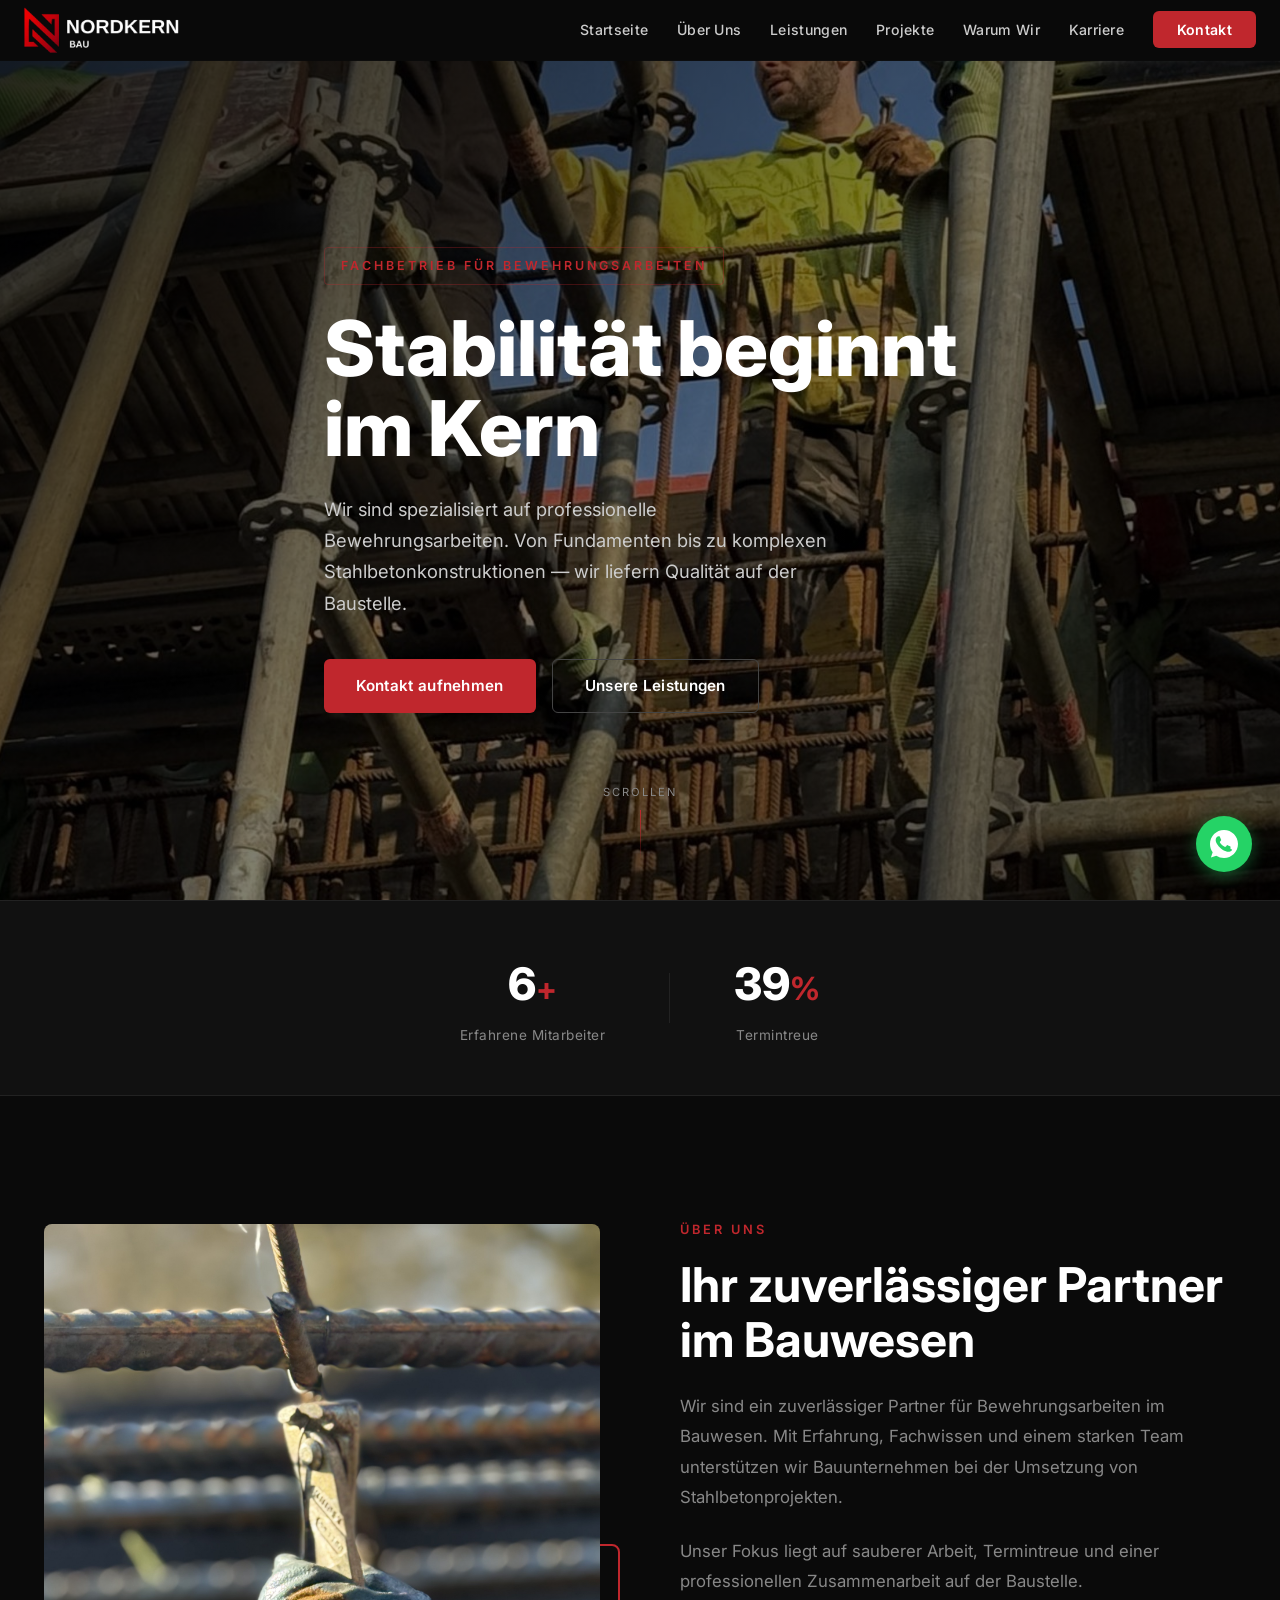
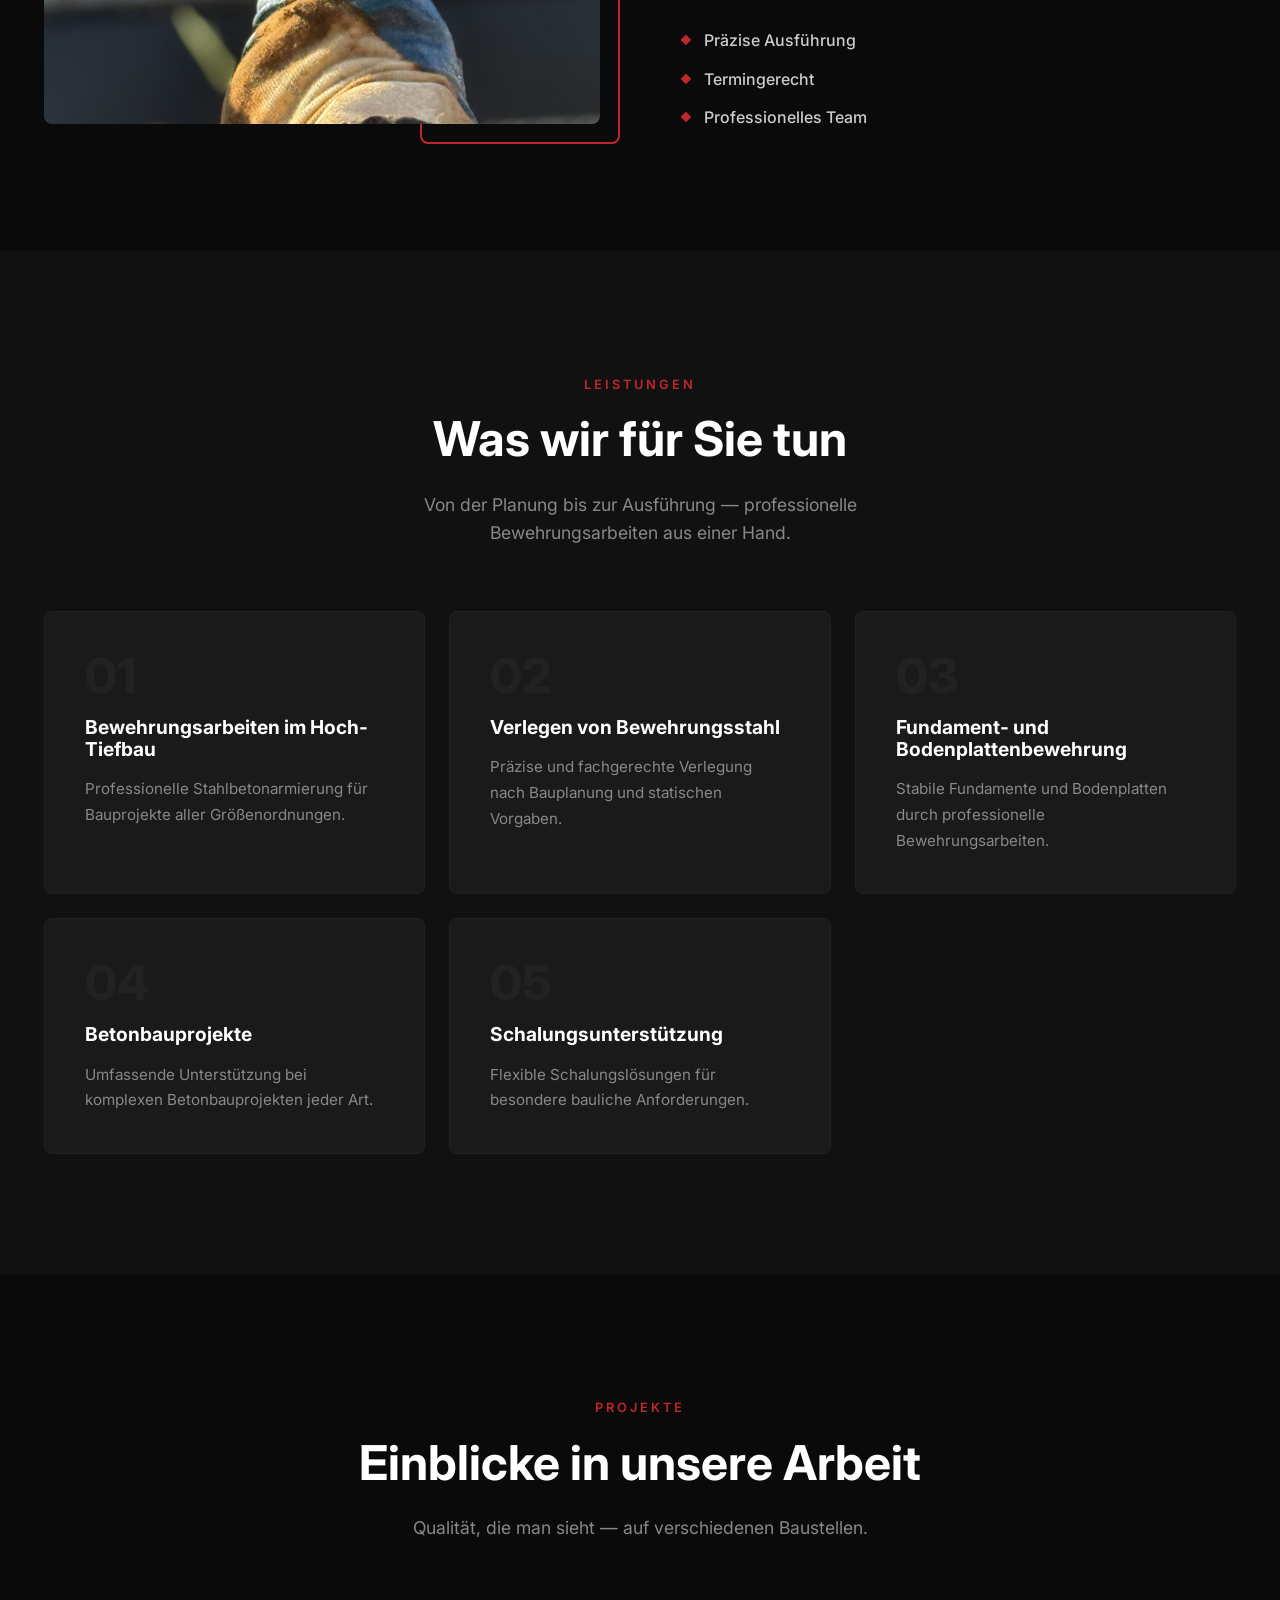
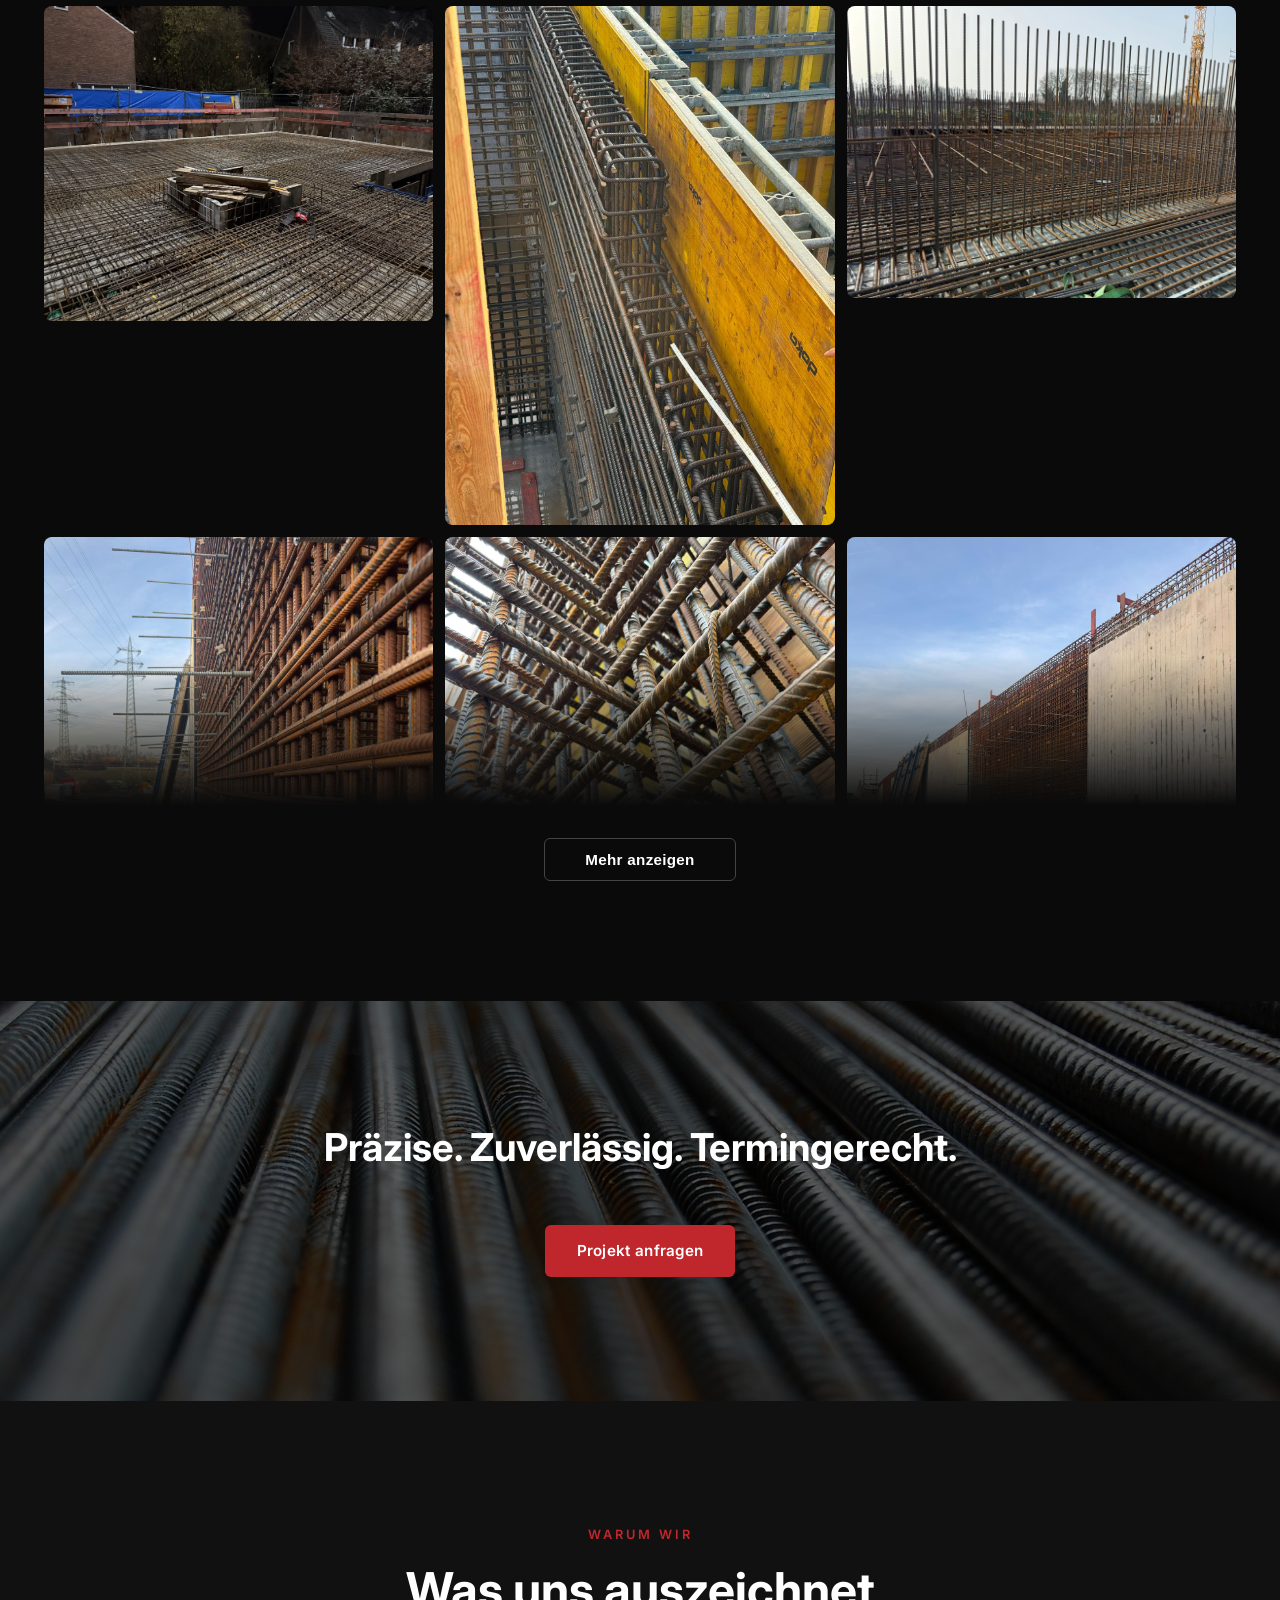
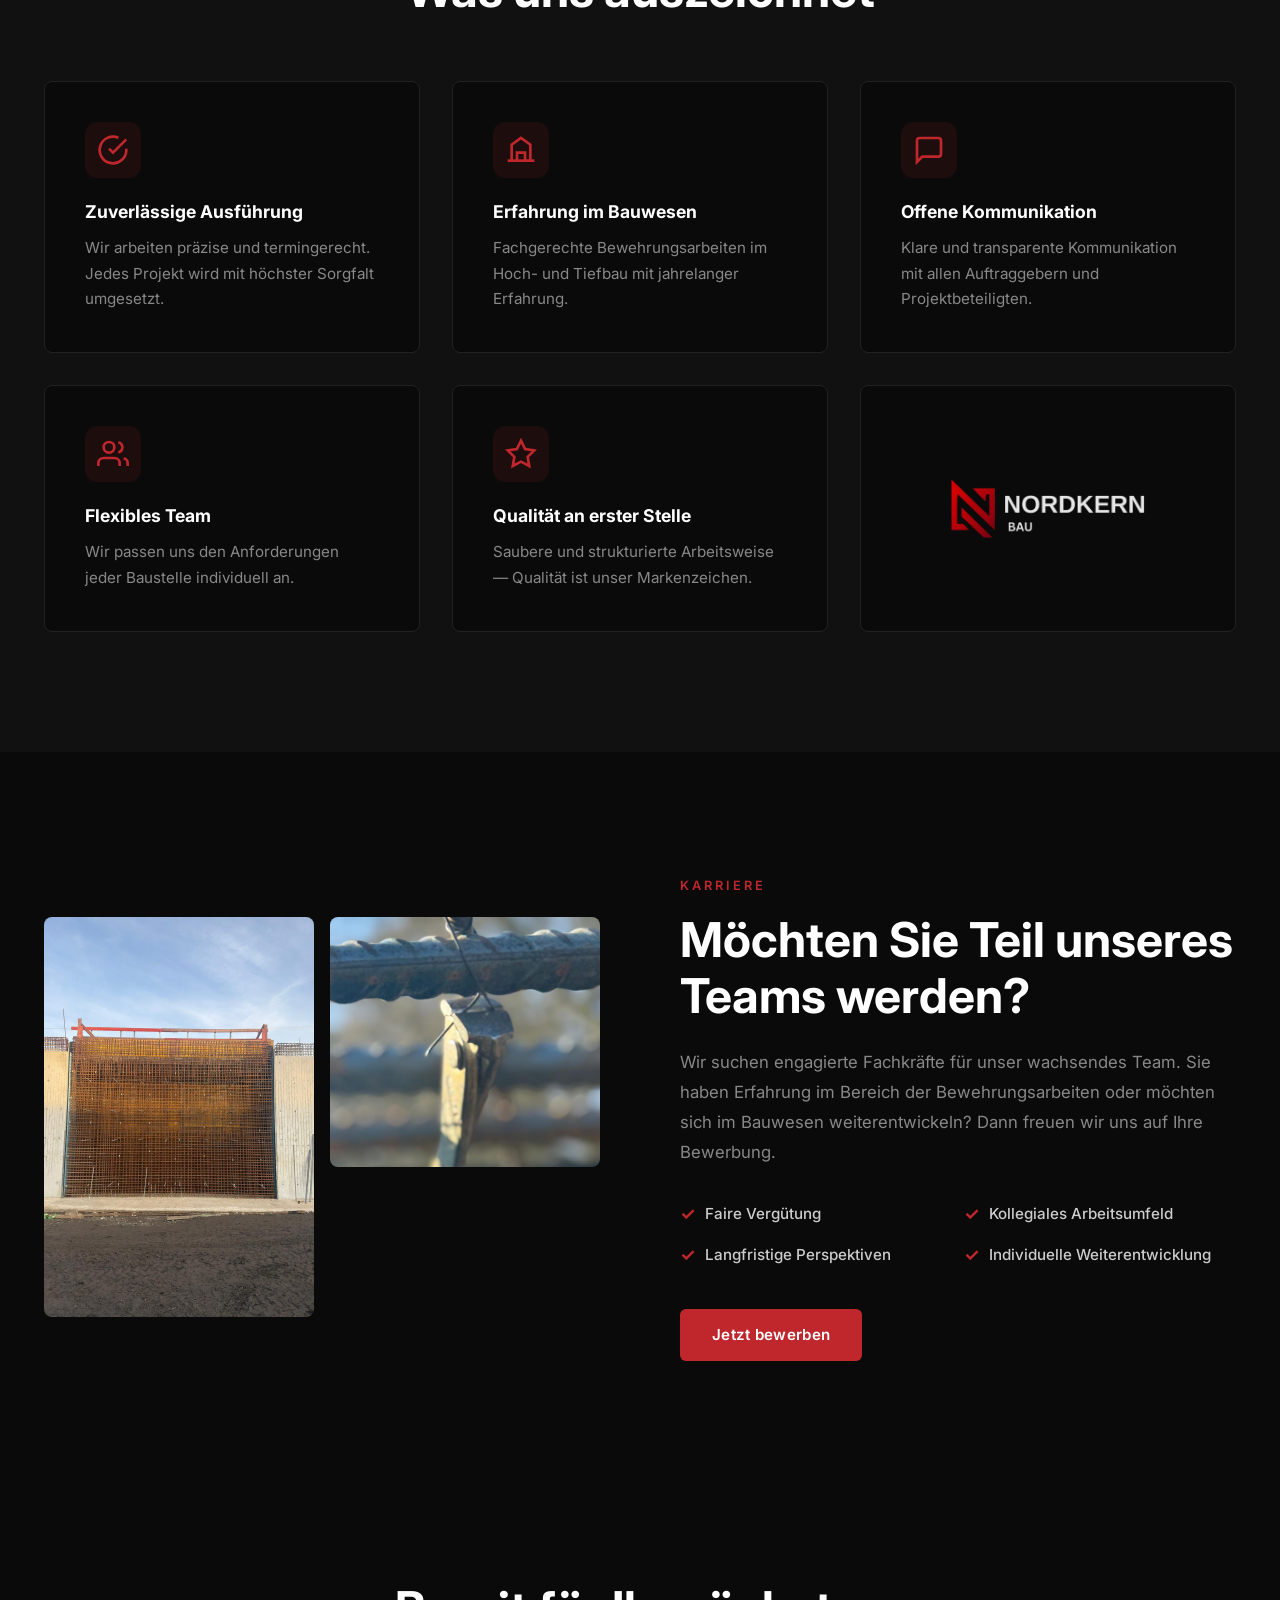
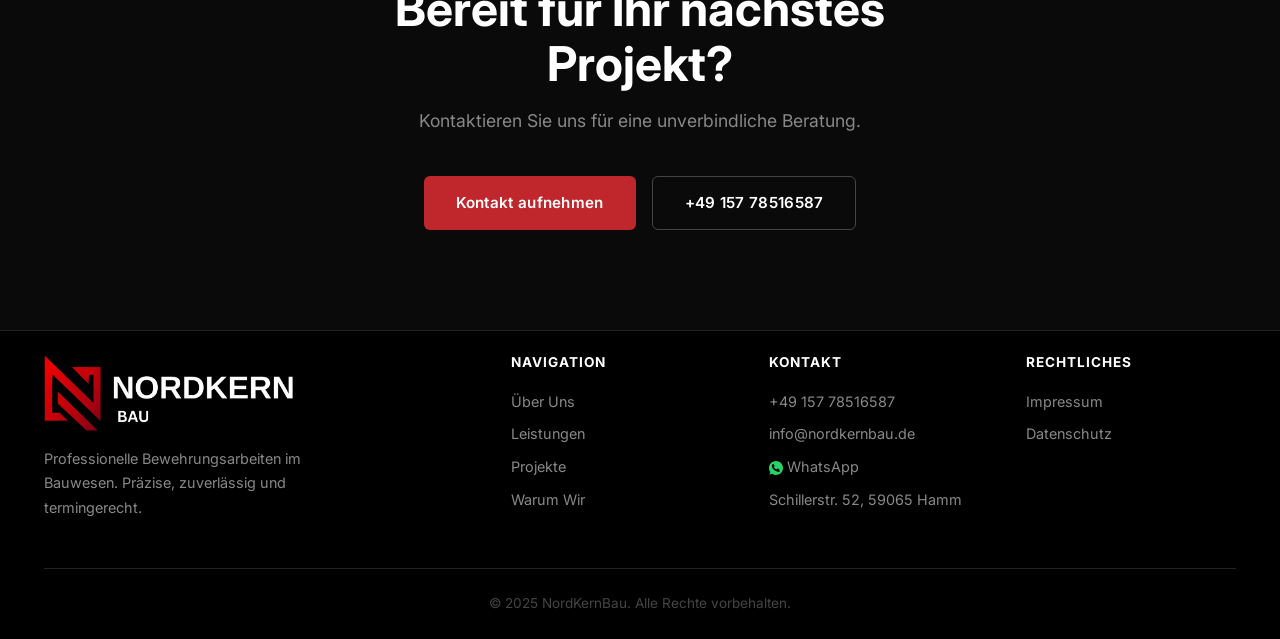
==== index.html @ 4ce40306 "Add favicon.ico format, update all pages with proper favicon links Co-Authored-By: Claude Opus 4.6 (" ====
<!DOCTYPE html>
<html lang="de">
<head>
    <meta charset="UTF-8">
    <meta name="viewport" content="width=device-width, initial-scale=1.0">
    <meta name="description" content="NordKernBau - Professionelle Bewehrungsarbeiten im Bauwesen in Hamm und ganz Deutschland. Präzise, zuverlässig und termingerecht. Ihr Fachbetrieb für Stahlbetonbau.">
    <meta name="keywords" content="Bewehrungsarbeiten, Stahlbeton, Bewehrungsstahl, Hamm, NRW, Deutschland, Hochbau, Tiefbau, Fundament, Bodenplatte, Fachbetrieb, Bauunternehmen">
    <meta name="author" content="NordKernBau - Utku T. Sahin">
    <meta name="robots" content="index, follow">
    <link rel="canonical" href="https://www.nordkernbau.com/">
    <!-- Open Graph -->
    <meta property="og:title" content="NordKernBau - Bewehrungsarbeiten vom Fachbetrieb">
    <meta property="og:description" content="Professionelle Bewehrungsarbeiten im Bauwesen. Präzise, zuverlässig und termingerecht.">
    <meta property="og:url" content="https://www.nordkernbau.com/">
    <meta property="og:type" content="website">
    <meta property="og:locale" content="de_DE">
    <title>NordKernBau - Bewehrungsarbeiten vom Fachbetrieb | Hamm, Deutschland</title>
    <link rel="icon" type="image/x-icon" href="favicon.ico">
    <link rel="icon" type="image/png" sizes="32x32" href="favicon.png">
    <link rel="apple-touch-icon" href="favicon.png">
    <link rel="stylesheet" href="style.css?v=9">
    <link rel="preconnect" href="https://fonts.googleapis.com">
    <link rel="preconnect" href="https://fonts.gstatic.com" crossorigin>
    <link href="https://fonts.googleapis.com/css2?family=Inter:wght@300;400;500;600;700;800&display=swap" rel="stylesheet">
</head>
<body>
    <!-- Navigation -->
    <nav class="navbar" id="navbar">
        <div class="container">
            <div class="navbar-brand">
                <a href="#hero"><img src="logo.png?v=3" alt="NordKernBau Logo"></a>
            </div>
            <ul class="nav-menu" id="navMenu">
                <li><a href="#hero">Startseite</a></li>
                <li><a href="#about">Über Uns</a></li>
                <li><a href="#services">Leistungen</a></li>
                <li><a href="#gallery">Projekte</a></li>
                <li><a href="#why-us">Warum Wir</a></li>
                <li><a href="#karriere">Karriere</a></li>
                <li><a href="kontakt/" class="nav-cta">Kontakt</a></li>
            </ul>
            <div class="hamburger" id="hamburger">
                <span></span>
                <span></span>
                <span></span>
            </div>
        </div>
    </nav>

    <!-- Hero Section -->
    <section id="hero" class="hero">
        <div class="hero-bg">
            <img src="images/hero-1.jpg" alt="Bewehrungsarbeiten" class="hero-img">
            <div class="hero-overlay"></div>
        </div>
        <div class="container">
            <div class="hero-content">
                <span class="hero-badge">Fachbetrieb für Bewehrungsarbeiten</span>
                <h1 class="hero-title">Stabilität beginnt<br>im Kern</h1>
                <p class="hero-description">
                    Wir sind spezialisiert auf professionelle Bewehrungsarbeiten. Von Fundamenten
                    bis zu komplexen Stahlbetonkonstruktionen — wir liefern Qualität auf der Baustelle.
                </p>
                <div class="hero-actions">
                    <a href="kontakt/" class="btn btn-primary">Kontakt aufnehmen</a>
                    <a href="#services" class="btn btn-outline">Unsere Leistungen</a>
                </div>
            </div>
        </div>
        <div class="hero-scroll">
            <span>Scrollen</span>
            <div class="scroll-line"></div>
        </div>
    </section>

    <!-- Stats Bar -->
    <section class="stats-bar">
        <div class="container">
            <div class="stats-grid">
                <div class="stat">
                    <span class="stat-number" data-count="15">0</span><span class="stat-suffix">+</span>
                    <span class="stat-label">Erfahrene Mitarbeiter</span>
                </div>
                <div class="stat-divider"></div>
                <div class="stat">
                    <span class="stat-number" data-count="100">0</span><span class="stat-suffix">%</span>
                    <span class="stat-label">Termintreue</span>
                </div>
            </div>
        </div>
    </section>

    <!-- About Section -->
    <section id="about" class="about">
        <div class="container">
            <div class="about-grid">
                <div class="about-image">
                    <img src="images/about.jpg" alt="NordKernBau Team bei der Arbeit">
                    <div class="about-image-accent"></div>
                </div>
                <div class="about-text">
                    <span class="section-tag">Über Uns</span>
                    <h2>Ihr zuverlässiger Partner<br>im Bauwesen</h2>
                    <p>
                        Wir sind ein zuverlässiger Partner für Bewehrungsarbeiten im Bauwesen.
                        Mit Erfahrung, Fachwissen und einem starken Team unterstützen wir
                        Bauunternehmen bei der Umsetzung von Stahlbetonprojekten.
                    </p>
                    <p>
                        Unser Fokus liegt auf sauberer Arbeit, Termintreue und einer
                        professionellen Zusammenarbeit auf der Baustelle.
                    </p>
                    <div class="about-highlights">
                        <div class="highlight">
                            <span class="highlight-icon">&#9670;</span>
                            <span>Präzise Ausführung</span>
                        </div>
                        <div class="highlight">
                            <span class="highlight-icon">&#9670;</span>
                            <span>Termingerecht</span>
                        </div>
                        <div class="highlight">
                            <span class="highlight-icon">&#9670;</span>
                            <span>Professionelles Team</span>
                        </div>
                    </div>
                </div>
            </div>
        </div>
    </section>

    <!-- Services Section -->
    <section id="services" class="services">
        <div class="container">
            <div class="section-header">
                <span class="section-tag">Leistungen</span>
                <h2>Was wir für Sie tun</h2>
                <p class="section-desc">Von der Planung bis zur Ausführung — professionelle Bewehrungsarbeiten aus einer Hand.</p>
            </div>
            <div class="services-grid">
                <div class="service-card" data-aos="fade-up">
                    <div class="service-number">01</div>
                    <h3>Bewehrungsarbeiten im Hoch-Tiefbau</h3>
                    <p>Professionelle Stahlbetonarmierung für Bauprojekte aller Größenordnungen.</p>
                </div>
                <div class="service-card" data-aos="fade-up">
                    <div class="service-number">02</div>
                    <h3>Verlegen von Bewehrungsstahl</h3>
                    <p>Präzise und fachgerechte Verlegung nach Bauplanung und statischen Vorgaben.</p>
                </div>
                <div class="service-card" data-aos="fade-up">
                    <div class="service-number">03</div>
                    <h3>Fundament- und Bodenplattenbewehrung</h3>
                    <p>Stabile Fundamente und Bodenplatten durch professionelle Bewehrungsarbeiten.</p>
                </div>
                <div class="service-card" data-aos="fade-up">
                    <div class="service-number">04</div>
                    <h3>Betonbauprojekte</h3>
                    <p>Umfassende Unterstützung bei komplexen Betonbauprojekten jeder Art.</p>
                </div>
                <div class="service-card" data-aos="fade-up">
                    <div class="service-number">05</div>
                    <h3>Schalungsunterstützung</h3>
                    <p>Flexible Schalungslösungen für besondere bauliche Anforderungen.</p>
                </div>
            </div>
        </div>
    </section>

    <!-- Gallery / Projects Section -->
    <section id="gallery" class="gallery">
        <div class="container">
            <div class="section-header">
                <span class="section-tag">Projekte</span>
                <h2>Einblicke in unsere Arbeit</h2>
                <p class="section-desc">Qualität, die man sieht — auf verschiedenen Baustellen.</p>
            </div>
            <div class="gallery-wrapper">
                <div class="gallery-grid-fixed" id="galleryGrid">
                <div class="gallery-item"><div class="gallery-item-inner"><img src="images/projekt-3.jpg" alt="Bodenplattenbewehrung" loading="lazy"></div></div>
                <div class="gallery-item"><div class="gallery-item-inner"><img src="images/projekt-7.jpg" alt="Bewehrungsarbeiten" loading="lazy"></div></div>
                <div class="gallery-item"><div class="gallery-item-inner"><img src="images/projekt-6.jpg" alt="Bewehrungsarbeiten" loading="lazy"></div></div>
                <div class="gallery-item"><div class="gallery-item-inner"><img src="images/projekt-10.jpg" alt="Bewehrungsarbeiten" loading="lazy"></div></div>
                <div class="gallery-item"><div class="gallery-item-inner"><img src="images/projekt-14.jpg" alt="Bewehrungsarbeiten" loading="lazy"></div></div>
                <div class="gallery-item"><div class="gallery-item-inner"><img src="images/projekt-12.jpg" alt="Bewehrungsarbeiten" loading="lazy"></div></div>
                <div class="gallery-item"><div class="gallery-item-inner"><img src="images/projekt-11.jpg" alt="Bewehrungsarbeiten" loading="lazy"></div></div>
                <div class="gallery-item"><div class="gallery-item-inner"><img src="images/projekt-15.jpg" alt="Bewehrungsarbeiten" loading="lazy"></div></div>
                <div class="gallery-item"><div class="gallery-item-inner"><img src="images/projekt-16.jpg" alt="Bewehrungsarbeiten" loading="lazy"></div></div>
                <div class="gallery-item"><div class="gallery-item-inner"><img src="images/projekt-17.jpg" alt="Bewehrungsarbeiten" loading="lazy"></div></div>
                <div class="gallery-item"><div class="gallery-item-inner"><img src="images/projekt-18.jpg" alt="Bewehrungsarbeiten" loading="lazy"></div></div>
                <div class="gallery-item"><div class="gallery-item-inner"><img src="images/projekt-19.jpg" alt="Bewehrungsarbeiten" loading="lazy"></div></div>
            </div>
                <div class="gallery-scroll-overlay" id="galleryScrollOverlay">
                    <span>SCROLLEN</span>
                    <svg class="scroll-arrow" width="20" height="20" viewBox="0 0 24 24" fill="none" stroke="currentColor" stroke-width="1.5"><path d="M5 12h14"/><path d="M13 6l6 6-6 6"/></svg>
                </div>
            </div>
            </div>
            <button class="btn btn-outline gallery-toggle" id="galleryToggle">Mehr anzeigen</button>
        </div>
    </section>

    <!-- Lightbox Modal -->
    <div class="lightbox" id="lightbox">
        <button class="lightbox-close" id="lightboxClose">&times;</button>
        <button class="lightbox-prev" id="lightboxPrev">&#10094;</button>
        <button class="lightbox-next" id="lightboxNext">&#10095;</button>
        <img src="" alt="" id="lightboxImg">
        <div class="lightbox-counter" id="lightboxCounter"></div>
    </div>

    <!-- Full-width Image Banner -->
    <section class="image-banner">
        <img src="images/banner.jpg" alt="NordKernBau Baustelle">
        <div class="banner-overlay"></div>
        <div class="banner-content">
            <h2>Präzise. Zuverlässig. Termingerecht.</h2>
            <a href="kontakt/" class="btn btn-primary">Projekt anfragen</a>
        </div>
    </section>

    <!-- Why Us Section -->
    <section id="why-us" class="why-us">
        <div class="container">
            <div class="section-header">
                <span class="section-tag">Warum Wir</span>
                <h2>Was uns auszeichnet</h2>
            </div>
            <div class="why-grid">
                <div class="why-card">
                    <div class="why-icon">
                        <svg width="32" height="32" viewBox="0 0 24 24" fill="none" stroke="currentColor" stroke-width="2"><path d="M22 11.08V12a10 10 0 1 1-5.93-9.14"/><polyline points="22 4 12 14.01 9 11.01"/></svg>
                    </div>
                    <h3>Zuverlässige Ausführung</h3>
                    <p>Wir arbeiten präzise und termingerecht. Jedes Projekt wird mit höchster Sorgfalt umgesetzt.</p>
                </div>
                <div class="why-card">
                    <div class="why-icon">
                        <svg width="32" height="32" viewBox="0 0 24 24" fill="none" stroke="currentColor" stroke-width="2"><path d="M2 20h20"/><path d="M5 20V8l7-5 7 5v12"/><path d="M9 20v-6h6v6"/></svg>
                    </div>
                    <h3>Erfahrung im Bauwesen</h3>
                    <p>Fachgerechte Bewehrungsarbeiten im Hoch- und Tiefbau mit jahrelanger Erfahrung.</p>
                </div>
                <div class="why-card">
                    <div class="why-icon">
                        <svg width="32" height="32" viewBox="0 0 24 24" fill="none" stroke="currentColor" stroke-width="2"><path d="M21 15a2 2 0 0 1-2 2H7l-4 4V5a2 2 0 0 1 2-2h14a2 2 0 0 1 2 2z"/></svg>
                    </div>
                    <h3>Offene Kommunikation</h3>
                    <p>Klare und transparente Kommunikation mit allen Auftraggebern und Projektbeteiligten.</p>
                </div>
                <div class="why-card">
                    <div class="why-icon">
                        <svg width="32" height="32" viewBox="0 0 24 24" fill="none" stroke="currentColor" stroke-width="2"><path d="M17 21v-2a4 4 0 0 0-4-4H5a4 4 0 0 0-4 4v2"/><circle cx="9" cy="7" r="4"/><path d="M23 21v-2a4 4 0 0 0-3-3.87"/><path d="M16 3.13a4 4 0 0 1 0 7.75"/></svg>
                    </div>
                    <h3>Flexibles Team</h3>
                    <p>Wir passen uns den Anforderungen jeder Baustelle individuell an.</p>
                </div>
                <div class="why-card">
                    <div class="why-icon">
                        <svg width="32" height="32" viewBox="0 0 24 24" fill="none" stroke="currentColor" stroke-width="2"><polygon points="12 2 15.09 8.26 22 9.27 17 14.14 18.18 21.02 12 17.77 5.82 21.02 7 14.14 2 9.27 8.91 8.26 12 2"/></svg>
                    </div>
                    <h3>Qualität an erster Stelle</h3>
                    <p>Saubere und strukturierte Arbeitsweise — Qualität ist unser Markenzeichen.</p>
                </div>
                <div class="why-card why-card-logo">
                    <img src="logo.png?v=3" alt="NordKernBau" class="why-logo-img">
                </div>
            </div>
        </div>
    </section>

    <!-- Work With Us Section -->
    <section id="karriere" class="work-with-us">
        <div class="container">
            <div class="wwu-grid">
                <div class="wwu-images">
                    <div class="wwu-img-1">
                        <img src="images/projekt-8.jpg" alt="Bewehrungsarbeiten Baustelle">
                    </div>
                    <div class="wwu-img-2">
                        <img src="images/projekt-9.jpg" alt="Stahlbewehrung Projekt">
                    </div>
                </div>
                <div class="wwu-text">
                    <span class="section-tag">Karriere</span>
                    <h2>Möchten Sie Teil unseres Teams werden?</h2>
                    <p>
                        Wir suchen engagierte Fachkräfte für unser wachsendes Team.
                        Sie haben Erfahrung im Bereich der Bewehrungsarbeiten oder möchten
                        sich im Bauwesen weiterentwickeln? Dann freuen wir uns auf Ihre Bewerbung.
                    </p>
                    <div class="wwu-benefits">
                        <div class="wwu-benefit">
                            <span class="wwu-check">&#10003;</span>
                            <span>Faire Vergütung</span>
                        </div>
                        <div class="wwu-benefit">
                            <span class="wwu-check">&#10003;</span>
                            <span>Kollegiales Arbeitsumfeld</span>
                        </div>
                        <div class="wwu-benefit">
                            <span class="wwu-check">&#10003;</span>
                            <span>Langfristige Perspektiven</span>
                        </div>
                        <div class="wwu-benefit">
                            <span class="wwu-check">&#10003;</span>
                            <span>Individuelle Weiterentwicklung</span>
                        </div>
                    </div>
                    <a href="kontakt/" class="btn btn-primary">Jetzt bewerben</a>
                </div>
            </div>
        </div>
    </section>

    <!-- CTA Section -->
    <section class="cta">
        <div class="container">
            <div class="cta-content">
                <h2>Bereit für Ihr nächstes Projekt?</h2>
                <p>Kontaktieren Sie uns für eine unverbindliche Beratung.</p>
                <div class="cta-actions">
                    <a href="kontakt/" class="btn btn-primary">Kontakt aufnehmen</a>
                    <a href="tel:+4915778516587" class="btn btn-outline">+49 157 78516587</a>
                </div>
            </div>
        </div>
    </section>

    <!-- Footer -->
    <footer class="footer">
        <div class="container">
            <div class="footer-content">
                <div class="footer-section footer-brand">
                    <img src="logo.png?v=3" alt="NordKernBau Logo" class="footer-logo">
                    <p>Professionelle Bewehrungsarbeiten im Bauwesen. Präzise, zuverlässig und termingerecht.</p>
                </div>
                <div class="footer-section">
                    <h4>Navigation</h4>
                    <ul>
                        <li><a href="#about">Über Uns</a></li>
                        <li><a href="#services">Leistungen</a></li>
                        <li><a href="#gallery">Projekte</a></li>
                        <li><a href="#why-us">Warum Wir</a></li>
                    </ul>
                </div>
                <div class="footer-section">
                    <h4>Kontakt</h4>
                    <ul>
                        <li><a href="tel:+4915778516587">+49 157 78516587</a></li>
                        <li><a href="mailto:info@nordkernbau.de">info@nordkernbau.de</a></li>
                        <li><a href="https://wa.me/4915778516587?text=Hallo%2C%20ich%20interessiere%20mich%20f%C3%BCr%20Ihre%20Bewehrungsarbeiten." target="_blank" rel="noopener" class="footer-whatsapp">WhatsApp</a></li>
                        <li>Schillerstr. 52, 59065 Hamm</li>
                    </ul>
                </div>
                <div class="footer-section">
                    <h4>Rechtliches</h4>
                    <ul>
                        <li><a href="impressum/">Impressum</a></li>
                        <li><a href="datenschutz/">Datenschutz</a></li>
                    </ul>
                </div>
            </div>
            <div class="footer-bottom">
                <p>&copy; 2025 NordKernBau. Alle Rechte vorbehalten.</p>
            </div>
        </div>
    </footer>

    <!-- WhatsApp Floating Button -->
    <a href="https://wa.me/4915778516587?text=Hallo%2C%20ich%20interessiere%20mich%20f%C3%BCr%20Ihre%20Bewehrungsarbeiten." class="whatsapp-float" target="_blank" rel="noopener" aria-label="WhatsApp">
        <svg viewBox="0 0 32 32" width="28" height="28" fill="#fff"><path d="M16.004 0h-.008C7.174 0 0 7.176 0 16c0 3.5 1.128 6.744 3.046 9.378L1.054 31.29l6.118-1.96A15.9 15.9 0 0 0 16.004 32C24.826 32 32 24.822 32 16S24.826 0 16.004 0zm9.335 22.594c-.39 1.1-1.932 2.014-3.17 2.28-.846.18-1.95.324-5.67-1.218-4.762-1.972-7.828-6.81-8.066-7.126-.23-.316-1.926-2.566-1.926-4.892s1.218-3.47 1.65-3.944c.39-.428 1.026-.642 1.636-.642.198 0 .376.01.536.018.432.018.648.044.934.724.356.852 1.224 2.986 1.33 3.204.108.216.216.504.07.79-.136.294-.252.476-.468.73-.216.254-.428.45-.644.724-.198.236-.42.49-.176.932.244.44 1.082 1.786 2.324 2.894 1.598 1.424 2.944 1.866 3.362 2.072.316.156.694.136.946-.118.32-.324.714-.862 1.114-1.394.284-.38.644-.428.994-.286.356.136 2.248 1.06 2.632 1.254.384.194.642.29.736.45.094.162.094.912-.296 2.012z"/></svg>
    </a>

    <script src="script.js?v=9"></script>
</body>
</html>
---- style.css ----
/* ===== Reset & Base ===== */
*, *::before, *::after {
    margin: 0;
    padding: 0;
    box-sizing: border-box;
}

:root {
    --red: #c0272d;
    --red-light: #e63946;
    --red-dark: #8b1a1e;
    --black: #000000;
    --bg: #0a0a0a;
    --bg-2: #111111;
    --bg-3: #161616;
    --bg-card: #1a1a1a;
    --border: #222222;
    --white: #ffffff;
    --gray-100: #f0f0f0;
    --gray-300: #cccccc;
    --gray-500: #888888;
    --gray-700: #444444;
}

html {
    scroll-behavior: smooth;
}

body {
    font-family: 'Inter', -apple-system, BlinkMacSystemFont, 'Segoe UI', sans-serif;
    line-height: 1.6;
    color: var(--gray-300);
    background-color: var(--bg);
    overflow-x: hidden;
}

img {
    max-width: 100%;
    display: block;
}

a {
    color: inherit;
    text-decoration: none;
}

/* ===== Container ===== */
.container {
    max-width: 1240px;
    margin: 0 auto;
    padding: 0 24px;
}

/* ===== Typography ===== */
h1, h2, h3, h4 {
    color: var(--white);
    line-height: 1.15;
    font-weight: 700;
}

h2 {
    font-size: clamp(2rem, 4vw, 3rem);
    margin-bottom: 1.5rem;
}

.section-tag {
    display: inline-block;
    font-size: 0.8rem;
    font-weight: 600;
    letter-spacing: 3px;
    text-transform: uppercase;
    color: var(--red);
    margin-bottom: 1rem;
}

.section-header {
    text-align: center;
    margin-bottom: 4rem;
}

.section-desc {
    color: var(--gray-500);
    font-size: 1.1rem;
    max-width: 550px;
    margin: 0 auto;
}

/* ===== Navbar ===== */
.navbar {
    position: fixed;
    top: 0;
    left: 0;
    right: 0;
    z-index: 1000;
    background: rgba(10, 10, 10, 0.85);
    backdrop-filter: blur(20px);
    -webkit-backdrop-filter: blur(20px);
    border-bottom: 1px solid transparent;
    transition: all 0.4s ease;
}

.navbar.scrolled {
    border-bottom-color: var(--border);
    background: rgba(10, 10, 10, 0.95);
}

.navbar .container {
    display: flex;
    justify-content: space-between;
    align-items: center;
    height: 60px;
    max-width: 100%;
    padding: 0 24px;
}

.navbar-brand {
    flex-shrink: 0;
    display: flex;
    align-items: center;
}

.navbar-brand img {
    height: 47px !important;
    width: auto !important;
    max-width: none !important;
    max-height: none !important;
    object-fit: contain;
}

.nav-menu {
    display: flex;
    list-style: none;
    align-items: center;
    gap: 1.8rem;
    margin-left: auto;
}

.nav-menu a {
    font-size: 0.88rem;
    font-weight: 500;
    color: var(--gray-300);
    transition: color 0.3s;
    letter-spacing: 0.3px;
}

.nav-menu a:hover {
    color: var(--white);
}

.nav-cta {
    background: var(--red);
    color: var(--white) !important;
    padding: 10px 24px;
    border-radius: 6px;
    font-weight: 600 !important;
    transition: background 0.3s, transform 0.3s !important;
}

.nav-cta:hover {
    background: var(--red-light) !important;
    transform: translateY(-1px);
}

.hamburger {
    display: none;
    flex-direction: column;
    cursor: pointer;
    gap: 6px;
}

.hamburger span {
    width: 24px;
    height: 2px;
    background: var(--white);
    transition: 0.3s;
}

/* ===== Hero ===== */
.hero {
    position: relative;
    height: calc(100vh - 60px);
    margin-top: 60px;
    min-height: 640px;
    display: flex;
    align-items: center;
    overflow: hidden;
}

.hero-bg {
    position: absolute;
    inset: 0;
    z-index: 0;
}

.hero-bg .hero-img {
    width: 100%;
    height: 100%;
    object-fit: cover;
    object-position: center 25%;
}

.hero-overlay {
    position: absolute;
    inset: 0;
    background: linear-gradient(135deg, rgba(0,0,0,0.85) 0%, rgba(0,0,0,0.5) 50%, rgba(0,0,0,0.7) 100%);
}

.hero .container {
    position: relative;
    z-index: 2;
}

.hero-content {
    max-width: 680px;
}

.hero-badge {
    display: inline-block;
    font-size: 0.78rem;
    font-weight: 600;
    letter-spacing: 3px;
    text-transform: uppercase;
    color: var(--red);
    margin-bottom: 1.5rem;
    padding: 8px 16px;
    border: 1px solid rgba(192, 39, 45, 0.3);
    border-radius: 4px;
}

.hero-title {
    font-size: clamp(2.8rem, 6vw, 5rem);
    font-weight: 800;
    color: var(--white);
    margin-bottom: 1.5rem;
    line-height: 1.05;
}

.hero-description {
    font-size: 1.15rem;
    color: var(--gray-300);
    margin-bottom: 2.5rem;
    max-width: 520px;
    line-height: 1.7;
}

.hero-actions {
    display: flex;
    gap: 1rem;
    flex-wrap: wrap;
}

.hero-scroll {
    position: absolute;
    bottom: 40px;
    left: 50%;
    transform: translateX(-50%);
    z-index: 2;
    display: flex;
    flex-direction: column;
    align-items: center;
    gap: 8px;
}

.hero-scroll span {
    font-size: 0.7rem;
    letter-spacing: 2px;
    text-transform: uppercase;
    color: var(--gray-500);
}

.scroll-line {
    width: 1px;
    height: 50px;
    background: linear-gradient(to bottom, var(--red), transparent);
    animation: scrollPulse 2s ease-in-out infinite;
}

@keyframes scrollPulse {
    0%, 100% { opacity: 1; height: 50px; }
    50% { opacity: 0.4; height: 30px; }
}

/* ===== Buttons ===== */
.btn {
    display: inline-flex;
    align-items: center;
    justify-content: center;
    padding: 14px 32px;
    border-radius: 6px;
    font-weight: 600;
    font-size: 0.95rem;
    cursor: pointer;
    transition: all 0.3s ease;
    border: none;
    letter-spacing: 0.3px;
}

.btn-primary {
    background: var(--red);
    color: var(--white);
}

.btn-primary:hover {
    background: var(--red-light);
    transform: translateY(-2px);
    box-shadow: 0 8px 30px rgba(192, 39, 45, 0.35);
}

.btn-outline {
    background: transparent;
    color: var(--white);
    border: 1px solid var(--gray-700);
}

.btn-outline:hover {
    border-color: var(--white);
    background: rgba(255, 255, 255, 0.05);
    transform: translateY(-2px);
}

/* ===== Stats Bar ===== */
.stats-bar {
    background: var(--bg-2);
    border-top: 1px solid var(--border);
    border-bottom: 1px solid var(--border);
    padding: 3rem 0;
}

.stats-grid {
    display: flex;
    justify-content: center;
    align-items: center;
    gap: 4rem;
}

.stat {
    text-align: center;
}

.stat-number {
    font-size: 2.8rem;
    font-weight: 800;
    color: var(--white);
}

.stat-suffix {
    font-size: 2rem;
    font-weight: 700;
    color: var(--red);
}

.stat-label {
    display: block;
    font-size: 0.85rem;
    color: var(--gray-500);
    margin-top: 0.3rem;
    letter-spacing: 0.5px;
}

.stat-divider {
    width: 1px;
    height: 50px;
    background: var(--border);
}

/* ===== About ===== */
.about {
    padding: 120px 0;
    background: var(--bg);
}

.about-grid {
    display: grid;
    grid-template-columns: 1fr 1fr;
    gap: 5rem;
    align-items: center;
}

.about-image {
    position: relative;
}

.about-image img {
    width: 100%;
    height: 500px;
    object-fit: cover;
    border-radius: 8px;
}

.about-image-accent {
    position: absolute;
    bottom: -20px;
    right: -20px;
    width: 200px;
    height: 200px;
    border: 2px solid var(--red);
    border-radius: 8px;
    z-index: -1;
}

.about-text h2 {
    text-align: left;
}

.about-text p {
    font-size: 1.05rem;
    color: var(--gray-500);
    margin-bottom: 1.5rem;
    line-height: 1.8;
}

.about-highlights {
    display: flex;
    flex-direction: column;
    gap: 0.8rem;
    margin-top: 2rem;
}

.highlight {
    display: flex;
    align-items: center;
    gap: 12px;
    font-weight: 500;
    color: var(--gray-300);
}

.highlight-icon {
    color: var(--red);
    font-size: 0.7rem;
}

/* ===== Services ===== */
.services {
    padding: 120px 0;
    background: var(--bg-2);
}

.services-grid {
    display: grid;
    grid-template-columns: repeat(auto-fit, minmax(340px, 1fr));
    gap: 1.5rem;
}

.service-card {
    background: var(--bg-card);
    padding: 2.5rem;
    border-radius: 8px;
    border: 1px solid var(--border);
    transition: all 0.4s ease;
    position: relative;
    overflow: hidden;
}

.service-card::before {
    content: '';
    position: absolute;
    top: 0;
    left: 0;
    width: 0;
    height: 3px;
    background: var(--red);
    transition: width 0.4s ease;
}

.service-card:hover::before {
    width: 100%;
}

.service-card:hover {
    transform: translateY(-5px);
    border-color: rgba(192, 39, 45, 0.3);
    box-shadow: 0 20px 40px rgba(0, 0, 0, 0.3);
}

.service-number {
    font-size: 3rem;
    font-weight: 800;
    color: var(--border);
    margin-bottom: 1rem;
    line-height: 1;
}

.service-card h3 {
    font-size: 1.2rem;
    margin-bottom: 1rem;
}

.service-card p {
    color: var(--gray-500);
    font-size: 0.95rem;
    line-height: 1.7;
}

/* ===== Gallery ===== */
.gallery {
    padding: 120px 0;
    background: var(--bg);
}

.gallery-wrapper {
    position: relative;
    overflow: hidden;
}

.gallery-scroll-overlay {
    display: none;
    position: absolute;
    right: 0;
    top: 0;
    bottom: 0;
    width: 80px;
    background: linear-gradient(to left, rgba(0,0,0,0.7) 0%, transparent 100%);
    z-index: 5;
    flex-direction: column;
    align-items: center;
    justify-content: center;
    gap: 8px;
    color: rgba(255,255,255,0.7);
    font-size: 0.6rem;
    letter-spacing: 3px;
    font-weight: 300;
    pointer-events: none;
}

.gallery-scroll-overlay .scroll-arrow {
    animation: hintArrow 1.5s ease-in-out infinite;
    opacity: 0.7;
}

@keyframes hintArrow {
    0%, 100% { transform: translateX(0); }
    50% { transform: translateX(6px); }
}

.gallery-grid-fixed {
    display: grid;
    grid-template-columns: repeat(3, 1fr);
    gap: 12px;
    max-height: 800px;
    overflow: hidden;
    position: relative;
    transition: max-height 0.6s ease;
}

.gallery-grid-fixed.expanded {
    max-height: none;
}

.gallery-grid-fixed:not(.expanded)::after {
    content: '';
    position: absolute;
    bottom: 0;
    left: 0;
    right: 0;
    height: 150px;
    background: linear-gradient(to top, var(--bg) 0%, transparent 100%);
    pointer-events: none;
}

.gallery-item {
    cursor: pointer;
    opacity: 0;
    transform: translateY(20px);
    transition: opacity 0.5s ease, transform 0.5s ease;
}

.gallery-item.visible {
    opacity: 1;
    transform: translateY(0);
}

.gallery-item-inner {
    position: relative;
    overflow: hidden;
    border-radius: 8px;
    background: var(--bg-2);
}

.gallery-item-inner img {
    width: 100%;
    height: auto;
    object-fit: contain;
    display: block;
    transition: transform 0.5s ease, filter 0.3s ease;
}

.gallery-item:hover .gallery-item-inner img {
    transform: scale(1.08);
    filter: brightness(0.75);
}

.gallery-toggle {
    display: block;
    margin: 2rem auto 0;
    padding: 12px 40px;
}

.gallery-toggle.hidden {
    display: none;
}

/* ===== Lightbox ===== */
.lightbox {
    display: none;
    position: fixed;
    inset: 0;
    z-index: 10000;
    background: rgba(0, 0, 0, 0.95);
    align-items: center;
    justify-content: center;
}

.lightbox.active {
    display: flex;
}

.lightbox img {
    max-width: 90vw;
    max-height: 85vh;
    object-fit: contain;
    border-radius: 8px;
    transition: opacity 0.4s ease, transform 0.4s cubic-bezier(0.25, 0.46, 0.45, 0.94);
}

.lightbox img.lightbox-slide-left {
    animation: slideLeft 0.4s cubic-bezier(0.25, 0.46, 0.45, 0.94);
}

.lightbox img.lightbox-slide-right {
    animation: slideRight 0.4s cubic-bezier(0.25, 0.46, 0.45, 0.94);
}

@keyframes slideLeft {
    from { opacity: 0; transform: translateX(60px) scale(0.95); }
    to { opacity: 1; transform: translateX(0) scale(1); }
}

@keyframes slideRight {
    from { opacity: 0; transform: translateX(-60px) scale(0.95); }
    to { opacity: 1; transform: translateX(0) scale(1); }
}

@keyframes lightboxFadeIn {
    from { opacity: 0; transform: scale(0.95); }
    to { opacity: 1; transform: scale(1); }
}

.lightbox-close {
    position: absolute;
    top: 20px;
    right: 30px;
    font-size: 2.5rem;
    color: white;
    background: none;
    border: none;
    cursor: pointer;
    z-index: 10001;
    transition: transform 0.2s;
}

.lightbox-close:hover {
    transform: scale(1.2);
}

.lightbox-prev,
.lightbox-next {
    position: absolute;
    top: 50%;
    transform: translateY(-50%);
    font-size: 2rem;
    color: white;
    background: rgba(255,255,255,0.1);
    border: none;
    cursor: pointer;
    width: 50px;
    height: 50px;
    border-radius: 50%;
    display: flex;
    align-items: center;
    justify-content: center;
    transition: background 0.3s;
}

.lightbox-prev:hover,
.lightbox-next:hover {
    background: rgba(255,255,255,0.25);
}

.lightbox-prev { left: 20px; }
.lightbox-next { right: 20px; }

.lightbox-counter {
    position: absolute;
    bottom: 20px;
    left: 50%;
    transform: translateX(-50%);
    color: rgba(255,255,255,0.6);
    font-size: 0.9rem;
}

/* ===== Image Banner ===== */
.image-banner {
    position: relative;
    height: 400px;
    overflow: hidden;
}

.image-banner img {
    width: 100%;
    height: 100%;
    object-fit: cover;
}

.banner-overlay {
    position: absolute;
    inset: 0;
    background: rgba(0, 0, 0, 0.65);
}

.banner-content {
    position: absolute;
    inset: 0;
    display: flex;
    flex-direction: column;
    align-items: center;
    justify-content: center;
    gap: 2rem;
    z-index: 2;
}

.banner-content h2 {
    font-size: clamp(1.5rem, 3vw, 2.5rem);
    text-align: center;
}

/* ===== Why Us ===== */
.why-us {
    padding: 120px 0;
    background: var(--bg-2);
}

.why-grid {
    display: grid;
    grid-template-columns: repeat(auto-fit, minmax(280px, 1fr));
    gap: 2rem;
}

.why-card {
    padding: 2.5rem;
    border-radius: 8px;
    background: var(--bg);
    border: 1px solid var(--border);
    transition: all 0.4s ease;
}

.why-card-logo {
    display: flex;
    align-items: center;
    justify-content: center;
}

.why-logo-img {
    width: 66%;
    height: auto;
    opacity: 0.9;
}

.why-card:hover {
    border-color: rgba(192, 39, 45, 0.3);
    transform: translateY(-4px);
}

.why-icon {
    width: 56px;
    height: 56px;
    border-radius: 12px;
    background: rgba(192, 39, 45, 0.1);
    display: flex;
    align-items: center;
    justify-content: center;
    margin-bottom: 1.5rem;
    color: var(--red);
}

.why-card h3 {
    font-size: 1.1rem;
    margin-bottom: 0.8rem;
}

.why-card p {
    color: var(--gray-500);
    font-size: 0.95rem;
    line-height: 1.7;
}

/* ===== Work With Us ===== */
.work-with-us {
    padding: 120px 0;
    background: var(--bg);
}

.wwu-grid {
    display: grid;
    grid-template-columns: 1fr 1fr;
    gap: 5rem;
    align-items: center;
}

.wwu-images {
    display: grid;
    grid-template-columns: 1fr 1fr;
    gap: 1rem;
}

.wwu-img-1 {
    grid-row: span 2;
}

.wwu-img-1 img {
    width: 100%;
    height: 100%;
    object-fit: cover;
    border-radius: 8px;
    min-height: 400px;
}

.wwu-img-2 img {
    width: 100%;
    height: 250px;
    object-fit: cover;
    border-radius: 8px;
}

.wwu-text h2 {
    text-align: left;
}

.wwu-text p {
    font-size: 1.05rem;
    color: var(--gray-500);
    margin-bottom: 2rem;
    line-height: 1.8;
}

.wwu-benefits {
    display: grid;
    grid-template-columns: 1fr 1fr;
    gap: 0.8rem;
    margin-bottom: 2.5rem;
}

.wwu-benefit {
    display: flex;
    align-items: center;
    gap: 10px;
    font-weight: 500;
    color: var(--gray-300);
    font-size: 0.95rem;
}

.wwu-check {
    color: var(--red);
    font-weight: 700;
    font-size: 1.1rem;
}

@media (max-width: 1024px) {
    .wwu-grid {
        grid-template-columns: 1fr;
        gap: 3rem;
    }
}

@media (max-width: 768px) {
    .wwu-images {
        grid-template-columns: 1fr;
    }

    .wwu-img-1 {
        grid-row: span 1;
    }

    .wwu-img-1 img {
        min-height: 250px;
    }

    .wwu-img-2 {
        display: none;
    }

    .wwu-benefits {
        grid-template-columns: 1fr;
    }
}

/* ===== CTA ===== */
.cta {
    padding: 100px 0;
    background: var(--bg);
}

.cta-content {
    text-align: center;
    max-width: 600px;
    margin: 0 auto;
}

.cta-content h2 {
    margin-bottom: 1rem;
}

.cta-content p {
    color: var(--gray-500);
    font-size: 1.1rem;
    margin-bottom: 2.5rem;
}

.cta-actions {
    display: flex;
    gap: 1rem;
    justify-content: center;
    flex-wrap: wrap;
}

/* ===== Footer ===== */
.footer {
    background: var(--black);
    padding: 1.5rem 0 1.5rem;
    border-top: 1px solid var(--border);
}

.footer-content {
    display: grid;
    grid-template-columns: 2fr 1fr 1fr 1fr;
    gap: 3rem;
    margin-bottom: 3rem;
}

.footer-logo {
    height: auto;
    width: 100%;
    max-width: 250px;
    margin-bottom: 1rem;
}

.footer-brand p {
    color: var(--gray-500);
    font-size: 0.9rem;
    max-width: 280px;
    line-height: 1.7;
}

.footer-section h4 {
    font-size: 0.85rem;
    letter-spacing: 1px;
    text-transform: uppercase;
    margin-bottom: 1.2rem;
    color: var(--white);
}

.footer-section ul {
    list-style: none;
}

.footer-section li {
    margin-bottom: 0.6rem;
    font-size: 0.9rem;
    color: var(--gray-500);
}

.footer-section a {
    color: var(--gray-500);
    transition: color 0.3s;
}

.footer-section a:hover {
    color: var(--red);
}

.footer-bottom {
    border-top: 1px solid var(--border);
    padding-top: 1.5rem;
    text-align: center;
    font-size: 0.85rem;
    color: var(--gray-700);
}

/* ===== Contact Page ===== */
.contact-hero {
    padding: 140px 0 60px;
    background: var(--bg-2);
    text-align: center;
    border-bottom: 1px solid var(--border);
}

.contact-hero h1 {
    font-size: clamp(2rem, 4vw, 3.5rem);
    margin-bottom: 1rem;
}

.contact-hero p {
    color: var(--gray-500);
    font-size: 1.1rem;
}

.contact-section {
    padding: 80px 0;
    background: var(--bg);
}

.contact-grid {
    display: grid;
    grid-template-columns: 1fr 1.5fr;
    gap: 4rem;
}

.contact-info-card {
    display: flex;
    gap: 1rem;
    align-items: flex-start;
    padding: 1.5rem 0;
    border-bottom: 1px solid var(--border);
}

.contact-info-card:last-child {
    border-bottom: none;
}

.contact-icon {
    width: 48px;
    height: 48px;
    border-radius: 10px;
    background: rgba(192, 39, 45, 0.1);
    display: flex;
    align-items: center;
    justify-content: center;
    color: var(--red);
    flex-shrink: 0;
}

.contact-info-card h3 {
    font-size: 1rem;
    margin-bottom: 0.3rem;
}

.contact-info-card p {
    color: var(--gray-500);
    font-size: 0.95rem;
    margin: 0;
}

.contact-info-card a {
    color: var(--gray-300);
    transition: color 0.3s;
}

.contact-info-card a:hover {
    color: var(--red);
}

.contact-form {
    background: var(--bg-2);
    padding: 3rem;
    border-radius: 12px;
    border: 1px solid var(--border);
}

.contact-form h3 {
    font-size: 1.5rem;
    margin-bottom: 2rem;
}

.form-row {
    display: grid;
    grid-template-columns: 1fr 1fr;
    gap: 1rem;
}

.form-group {
    margin-bottom: 1.5rem;
}

.form-group label {
    display: block;
    font-size: 0.85rem;
    font-weight: 500;
    color: var(--gray-300);
    margin-bottom: 0.5rem;
}

.form-group input,
.form-group textarea {
    width: 100%;
    padding: 14px 16px;
    border: 1px solid var(--border);
    border-radius: 8px;
    font-family: inherit;
    font-size: 0.95rem;
    background: var(--bg);
    color: var(--white);
    transition: border-color 0.3s, box-shadow 0.3s;
}

.form-group input:focus,
.form-group textarea:focus {
    outline: none;
    border-color: var(--red);
    box-shadow: 0 0 0 3px rgba(192, 39, 45, 0.15);
}

.form-group input::placeholder,
.form-group textarea::placeholder {
    color: var(--gray-700);
}

.contact-form .btn {
    width: 100%;
    padding: 16px;
}

/* ===== Legal Pages ===== */
.legal-hero {
    padding: 140px 0 60px;
    background: var(--bg-2);
    text-align: center;
    border-bottom: 1px solid var(--border);
}

.legal-hero h1 {
    font-size: clamp(2rem, 4vw, 3rem);
}

.legal-content {
    padding: 60px 0;
    background: var(--bg);
}

.legal-content .container {
    max-width: 800px;
}

.legal-content h2 {
    text-align: left;
    font-size: 1.4rem;
    margin-top: 2.5rem;
    margin-bottom: 1rem;
}

.legal-content h3 {
    font-size: 1.1rem;
    margin-top: 1.5rem;
    margin-bottom: 0.5rem;
}

.legal-content p {
    color: var(--gray-500);
    line-height: 1.8;
}

.legal-content a {
    color: var(--red);
}

.legal-content a:hover {
    color: var(--red-light);
}

.legal-content ul {
    list-style: none;
    margin-bottom: 1.5rem;
}

.legal-content li {
    color: var(--gray-500);
    padding: 0.3rem 0;
    padding-left: 1.2rem;
    position: relative;
}

.legal-content li::before {
    content: '';
    position: absolute;
    left: 0;
    top: 50%;
    width: 5px;
    height: 5px;
    background: var(--red);
    border-radius: 50%;
    transform: translateY(-50%);
}

.legal-content strong {
    color: var(--gray-300);
}

.legal-divider {
    margin: 3rem 0;
    border: none;
    border-top: 1px solid var(--border);
}

/* ===== Scroll Animations ===== */
.fade-in {
    opacity: 0;
    transform: translateY(30px);
    transition: opacity 0.6s ease, transform 0.6s ease;
}

.fade-in.visible {
    opacity: 1;
    transform: translateY(0);
}

/* ===== Responsive ===== */
@media (max-width: 1024px) {
    .about-grid {
        grid-template-columns: 1fr;
        gap: 3rem;
    }

    .about-image img {
        height: 350px;
    }

    .about-image-accent {
        display: none;
    }

    .footer-content {
        grid-template-columns: 1fr 1fr;
        gap: 2rem;
    }

    .contact-grid {
        grid-template-columns: 1fr;
    }
}

@media (max-width: 768px) {
    .navbar .container {
        height: 50px;
        padding: 0 14px;
    }

    .navbar-brand img {
        height: 38px !important;
    }

    .nav-menu {
        display: none;
        position: fixed;
        top: 0;
        left: 0;
        width: 100vw;
        height: 100vh;
        background: #0a0a0a;
        flex-direction: column;
        align-items: center;
        justify-content: center;
        gap: 1.8rem;
        padding-bottom: 60px;
        z-index: 9999;
    }

    .nav-menu.active {
        display: flex;
    }

    .nav-menu a {
        font-size: 1.3rem;
        color: var(--white);
    }

    .nav-cta {
        font-size: 1.3rem !important;
        padding: 14px 36px !important;
        margin-top: 1rem;
    }

    .hamburger {
        display: flex;
        z-index: 10000;
        position: relative;
    }

    .hamburger.active span:nth-child(1) {
        transform: rotate(45deg) translate(6px, 6px);
    }

    .hamburger.active span:nth-child(2) {
        opacity: 0;
    }

    .hamburger.active span:nth-child(3) {
        transform: rotate(-45deg) translate(6px, -6px);
    }

    .hero {
        min-height: 600px;
    }

    .hero-scroll {
        display: none;
    }

    .stats-grid {
        flex-direction: column;
        gap: 2rem;
    }

    .stat-divider {
        width: 50px;
        height: 1px;
    }

    .services-grid {
        grid-template-columns: 1fr;
    }

    .gallery-scroll-overlay {
        display: flex;
    }

    .gallery-grid-fixed {
        grid-template-columns: 1fr;
        max-height: none;
        display: flex;
        overflow-x: auto;
        scroll-snap-type: x mandatory;
        -webkit-overflow-scrolling: touch;
        gap: 12px;
        padding-bottom: 16px;
        scrollbar-width: none;
    }

    .gallery-grid-fixed::-webkit-scrollbar {
        display: none;
    }

    .gallery-grid-fixed:not(.expanded)::after {
        display: none;
    }

    .gallery-item {
        flex: 0 0 85%;
        scroll-snap-align: center;
    }

    .gallery-item-inner {
        height: auto;
    }

    .gallery-toggle {
        display: none !important;
    }

    .lightbox-prev,
    .lightbox-next {
        display: none;
    }

    .footer-logo {
        height: auto;
        width: 200px;
        max-width: 200px;
    }

    .why-grid {
        grid-template-columns: 1fr;
    }

    .footer-content {
        grid-template-columns: 1fr;
    }

    .form-row {
        grid-template-columns: 1fr;
    }

    .image-banner {
        height: 300px;
    }
}

@media (max-width: 480px) {
    .hero-title {
        font-size: 2.2rem;
    }

    .hero-actions {
        flex-direction: column;
    }

    .hero-actions .btn {
        width: 100%;
    }

    .contact-form {
        padding: 1.5rem;
    }
}

/* ===== WhatsApp Floating Button ===== */
.whatsapp-float {
    position: fixed;
    bottom: 28px;
    right: 28px;
    width: 56px;
    height: 56px;
    background: #25d366;
    border-radius: 50%;
    display: flex;
    align-items: center;
    justify-content: center;
    box-shadow: 0 4px 16px rgba(37, 211, 102, 0.4);
    z-index: 9999;
    transition: transform 0.3s ease, box-shadow 0.3s ease;
    text-decoration: none;
}

.whatsapp-float:hover {
    transform: scale(1.1);
    box-shadow: 0 6px 24px rgba(37, 211, 102, 0.6);
}

/* WhatsApp card on contact page */
.whatsapp-card .whatsapp-icon {
    background: rgba(37, 211, 102, 0.15);
    color: #25d366;
}

.whatsapp-card a {
    color: #25d366;
}

.whatsapp-card a:hover {
    color: #1da851;
}

/* Footer WhatsApp link */
.footer-whatsapp::before {
    content: '';
    display: inline-block;
    width: 14px;
    height: 14px;
    margin-right: 4px;
    vertical-align: middle;
    background-image: url("data:image/svg+xml,%3Csvg viewBox='0 0 32 32' fill='%2325d366' xmlns='http://www.w3.org/2000/svg'%3E%3Cpath d='M16.004 0h-.008C7.174 0 0 7.176 0 16c0 3.5 1.128 6.744 3.046 9.378L1.054 31.29l6.118-1.96A15.9 15.9 0 0 0 16.004 32C24.826 32 32 24.822 32 16S24.826 0 16.004 0zm9.335 22.594c-.39 1.1-1.932 2.014-3.17 2.28-.846.18-1.95.324-5.67-1.218-4.762-1.972-7.828-6.81-8.066-7.126-.23-.316-1.926-2.566-1.926-4.892s1.218-3.47 1.65-3.944c.39-.428 1.026-.642 1.636-.642.198 0 .376.01.536.018.432.018.648.044.934.724.356.852 1.224 2.986 1.33 3.204.108.216.216.504.07.79-.136.294-.252.476-.468.73-.216.254-.428.45-.644.724-.198.236-.42.49-.176.932.244.44 1.082 1.786 2.324 2.894 1.598 1.424 2.944 1.866 3.362 2.072.316.156.694.136.946-.118.32-.324.714-.862 1.114-1.394.284-.38.644-.428.994-.286.356.136 2.248 1.06 2.632 1.254.384.194.642.29.736.45.094.162.094.912-.296 2.012z'/%3E%3C/svg%3E");
    background-size: contain;
    background-repeat: no-repeat;
}

@media (max-width: 768px) {
    .whatsapp-float {
        bottom: 20px;
        right: 20px;
        width: 50px;
        height: 50px;
    }
}
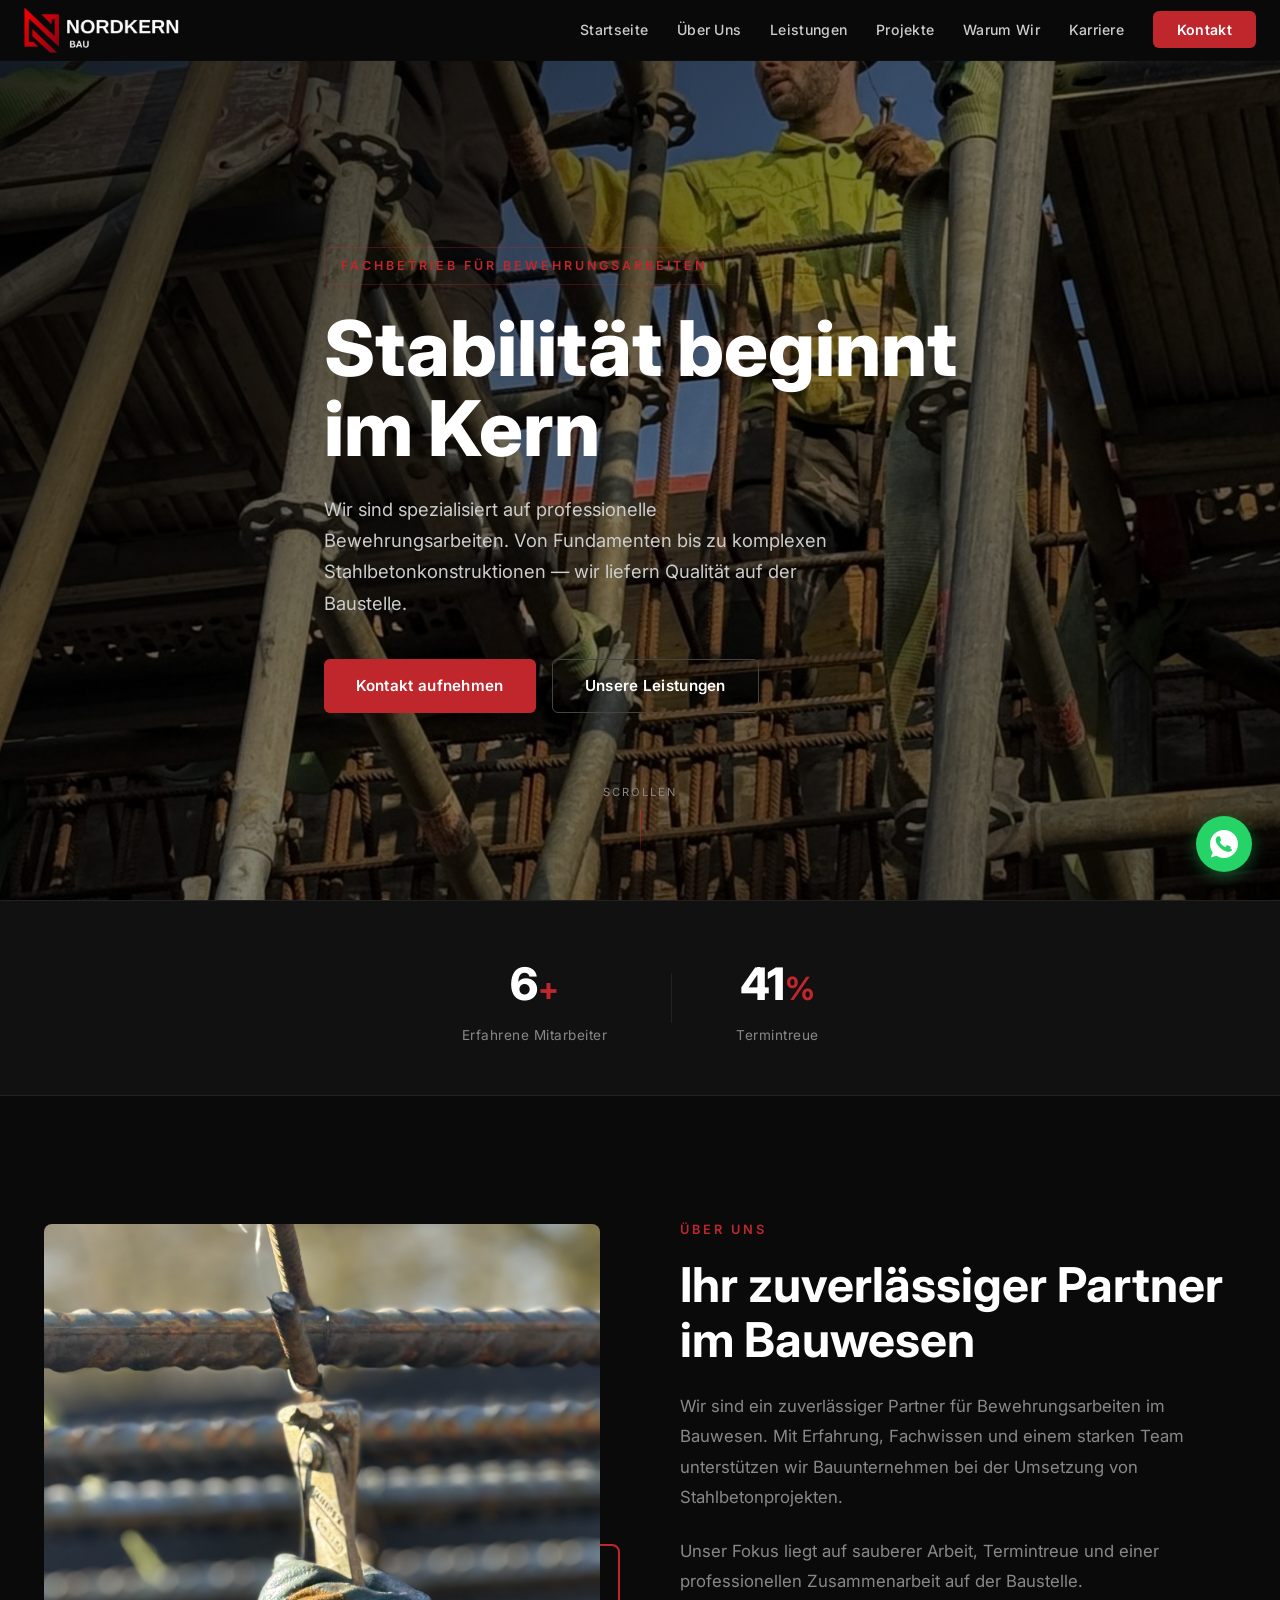
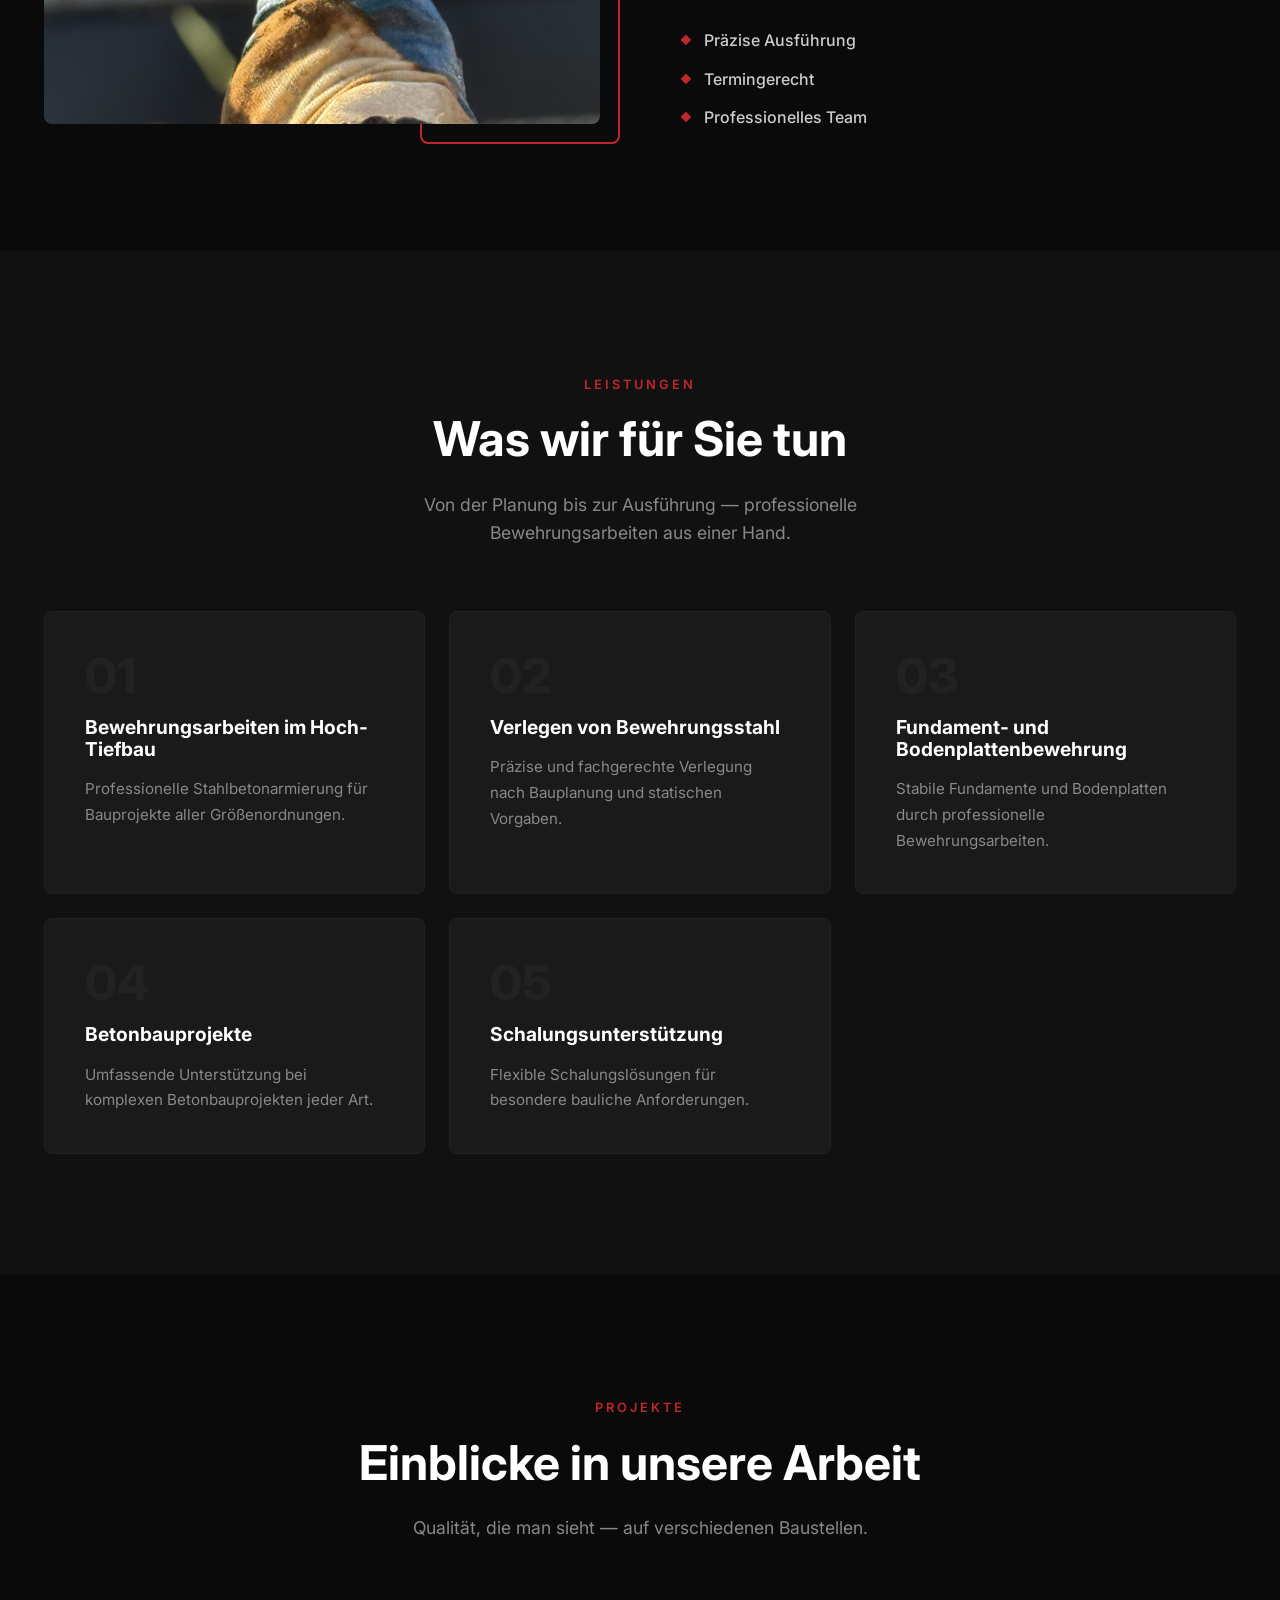
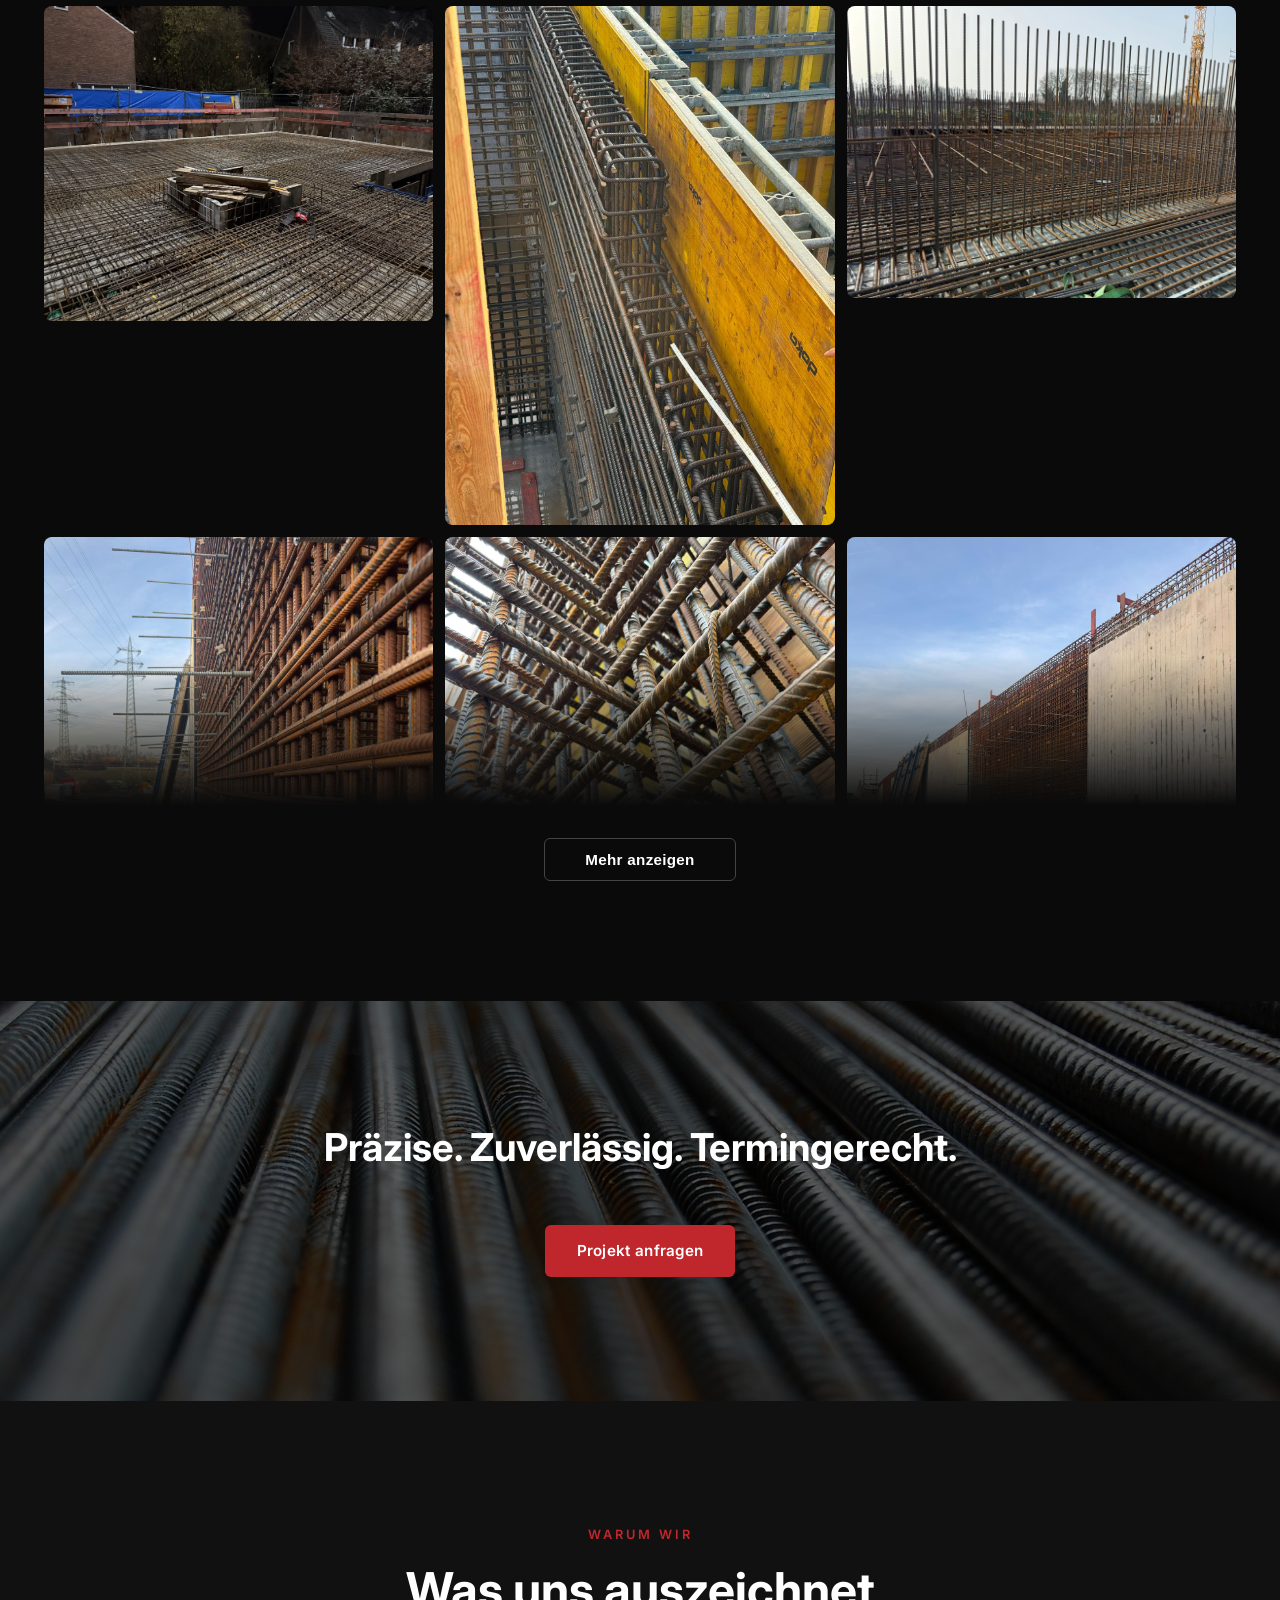
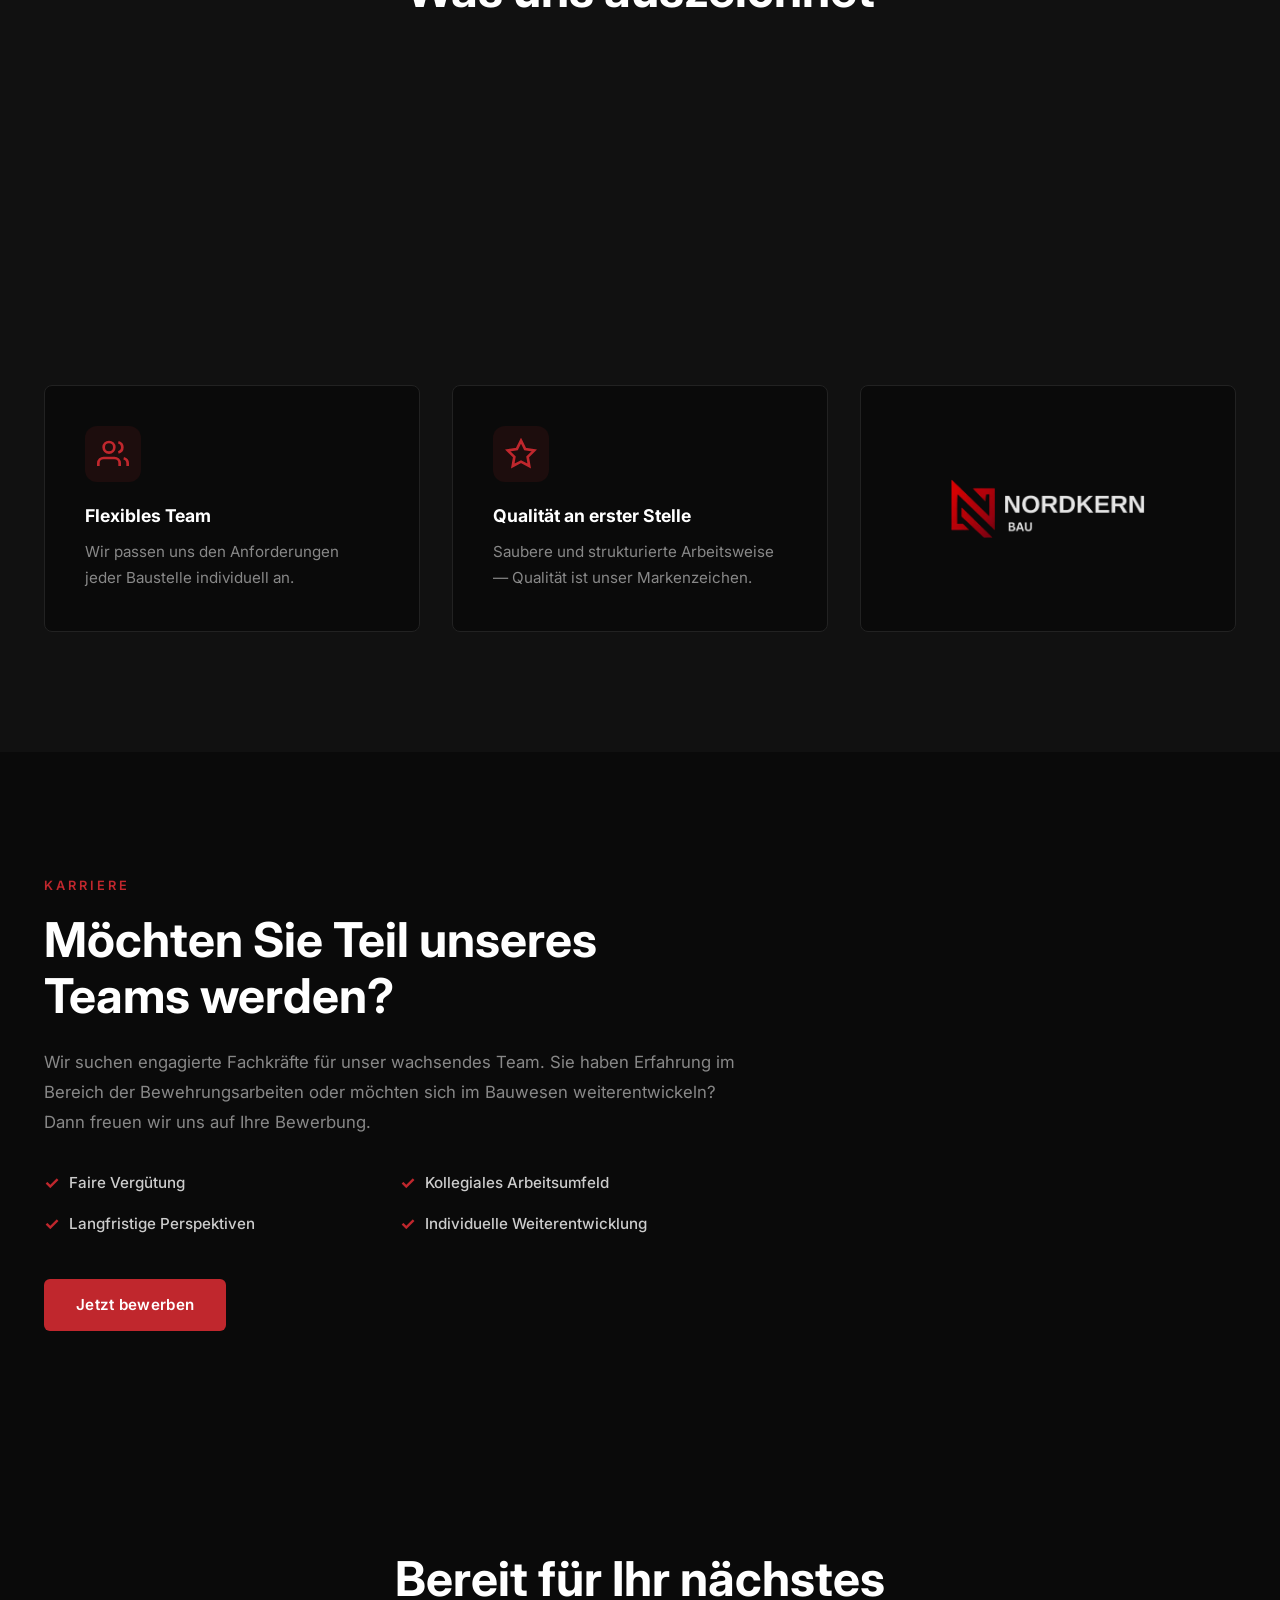
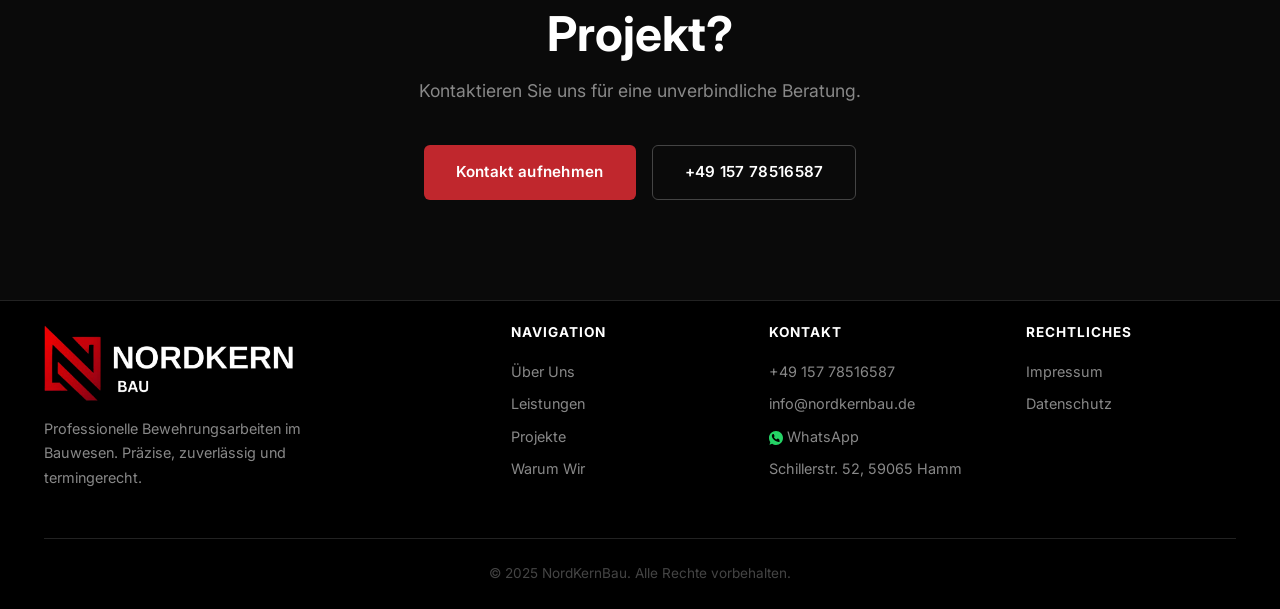
==== commit 2a3978ec: "Remove karriere images, move wall photo to gallery, full-width karriere text Co-Authored-By: Claude " ====
--- a/index.html
+++ b/index.html
@@ -18,7 +18,7 @@
     <link rel="icon" type="image/x-icon" href="favicon.ico">
     <link rel="icon" type="image/png" sizes="32x32" href="favicon.png">
     <link rel="apple-touch-icon" href="favicon.png">
-    <link rel="stylesheet" href="style.css?v=9">
+    <link rel="stylesheet" href="style.css?v=10">
     <link rel="preconnect" href="https://fonts.googleapis.com">
     <link rel="preconnect" href="https://fonts.gstatic.com" crossorigin>
     <link href="https://fonts.googleapis.com/css2?family=Inter:wght@300;400;500;600;700;800&display=swap" rel="stylesheet">
@@ -189,6 +189,7 @@
                 <div class="gallery-item"><div class="gallery-item-inner"><img src="images/projekt-17.jpg" alt="Bewehrungsarbeiten" loading="lazy"></div></div>
                 <div class="gallery-item"><div class="gallery-item-inner"><img src="images/projekt-18.jpg" alt="Bewehrungsarbeiten" loading="lazy"></div></div>
                 <div class="gallery-item"><div class="gallery-item-inner"><img src="images/projekt-19.jpg" alt="Bewehrungsarbeiten" loading="lazy"></div></div>
+                <div class="gallery-item"><div class="gallery-item-inner"><img src="images/projekt-8.jpg" alt="Bewehrungsarbeiten" loading="lazy"></div></div>
             </div>
                 <div class="gallery-scroll-overlay" id="galleryScrollOverlay">
                     <span>SCROLLEN</span>
@@ -272,15 +273,7 @@
     <!-- Work With Us Section -->
     <section id="karriere" class="work-with-us">
         <div class="container">
-            <div class="wwu-grid">
-                <div class="wwu-images">
-                    <div class="wwu-img-1">
-                        <img src="images/projekt-8.jpg" alt="Bewehrungsarbeiten Baustelle">
-                    </div>
-                    <div class="wwu-img-2">
-                        <img src="images/projekt-9.jpg" alt="Stahlbewehrung Projekt">
-                    </div>
-                </div>
+            <div class="wwu-grid wwu-grid-no-images">
                 <div class="wwu-text">
                     <span class="section-tag">Karriere</span>
                     <h2>Möchten Sie Teil unseres Teams werden?</h2>
@@ -372,6 +365,6 @@
         <svg viewBox="0 0 32 32" width="28" height="28" fill="#fff"><path d="M16.004 0h-.008C7.174 0 0 7.176 0 16c0 3.5 1.128 6.744 3.046 9.378L1.054 31.29l6.118-1.96A15.9 15.9 0 0 0 16.004 32C24.826 32 32 24.822 32 16S24.826 0 16.004 0zm9.335 22.594c-.39 1.1-1.932 2.014-3.17 2.28-.846.18-1.95.324-5.67-1.218-4.762-1.972-7.828-6.81-8.066-7.126-.23-.316-1.926-2.566-1.926-4.892s1.218-3.47 1.65-3.944c.39-.428 1.026-.642 1.636-.642.198 0 .376.01.536.018.432.018.648.044.934.724.356.852 1.224 2.986 1.33 3.204.108.216.216.504.07.79-.136.294-.252.476-.468.73-.216.254-.428.45-.644.724-.198.236-.42.49-.176.932.244.44 1.082 1.786 2.324 2.894 1.598 1.424 2.944 1.866 3.362 2.072.316.156.694.136.946-.118.32-.324.714-.862 1.114-1.394.284-.38.644-.428.994-.286.356.136 2.248 1.06 2.632 1.254.384.194.642.29.736.45.094.162.094.912-.296 2.012z"/></svg>
     </a>
 
-    <script src="script.js?v=9"></script>
+    <script src="script.js?v=10"></script>
 </body>
 </html>
--- a/style.css
+++ b/style.css
@@ -806,6 +806,11 @@
     align-items: center;
 }
 
+.wwu-grid-no-images {
+    grid-template-columns: 1fr;
+    max-width: 700px;
+}
+
 .wwu-images {
     display: grid;
     grid-template-columns: 1fr 1fr;
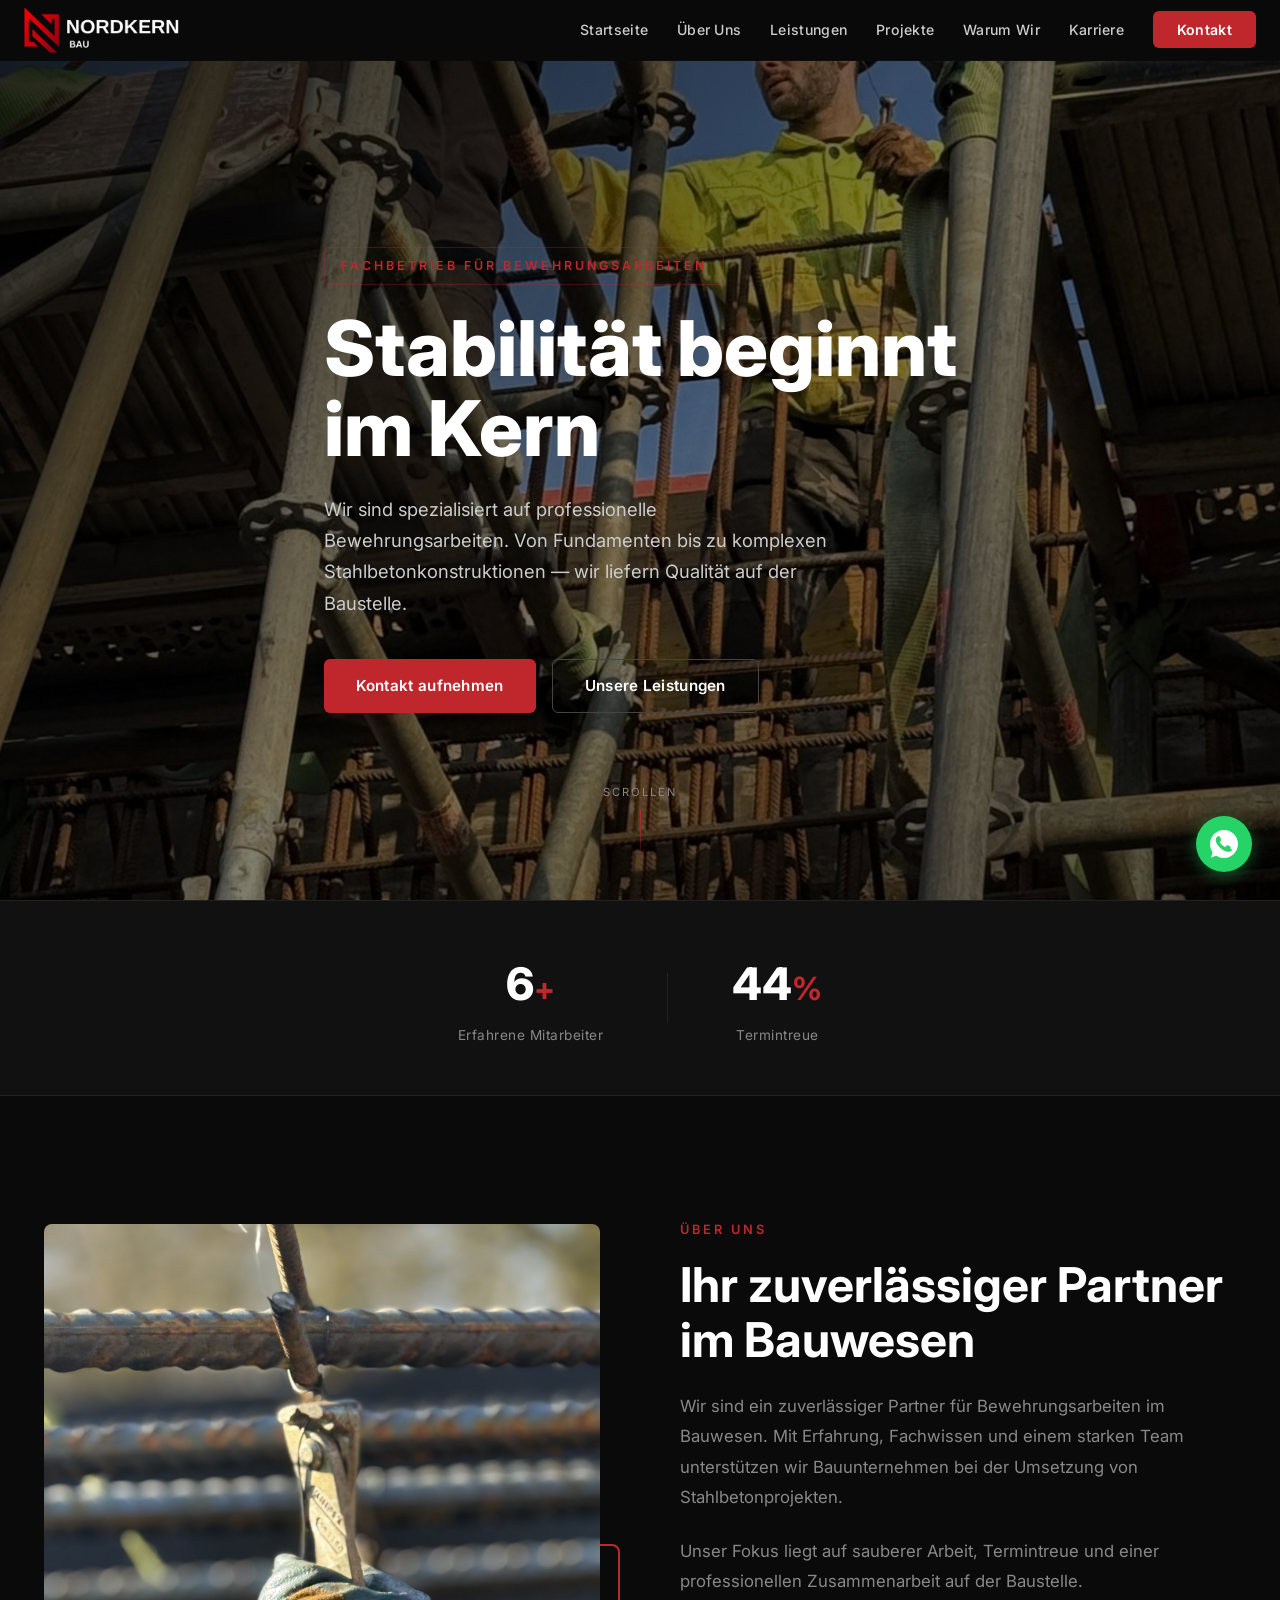
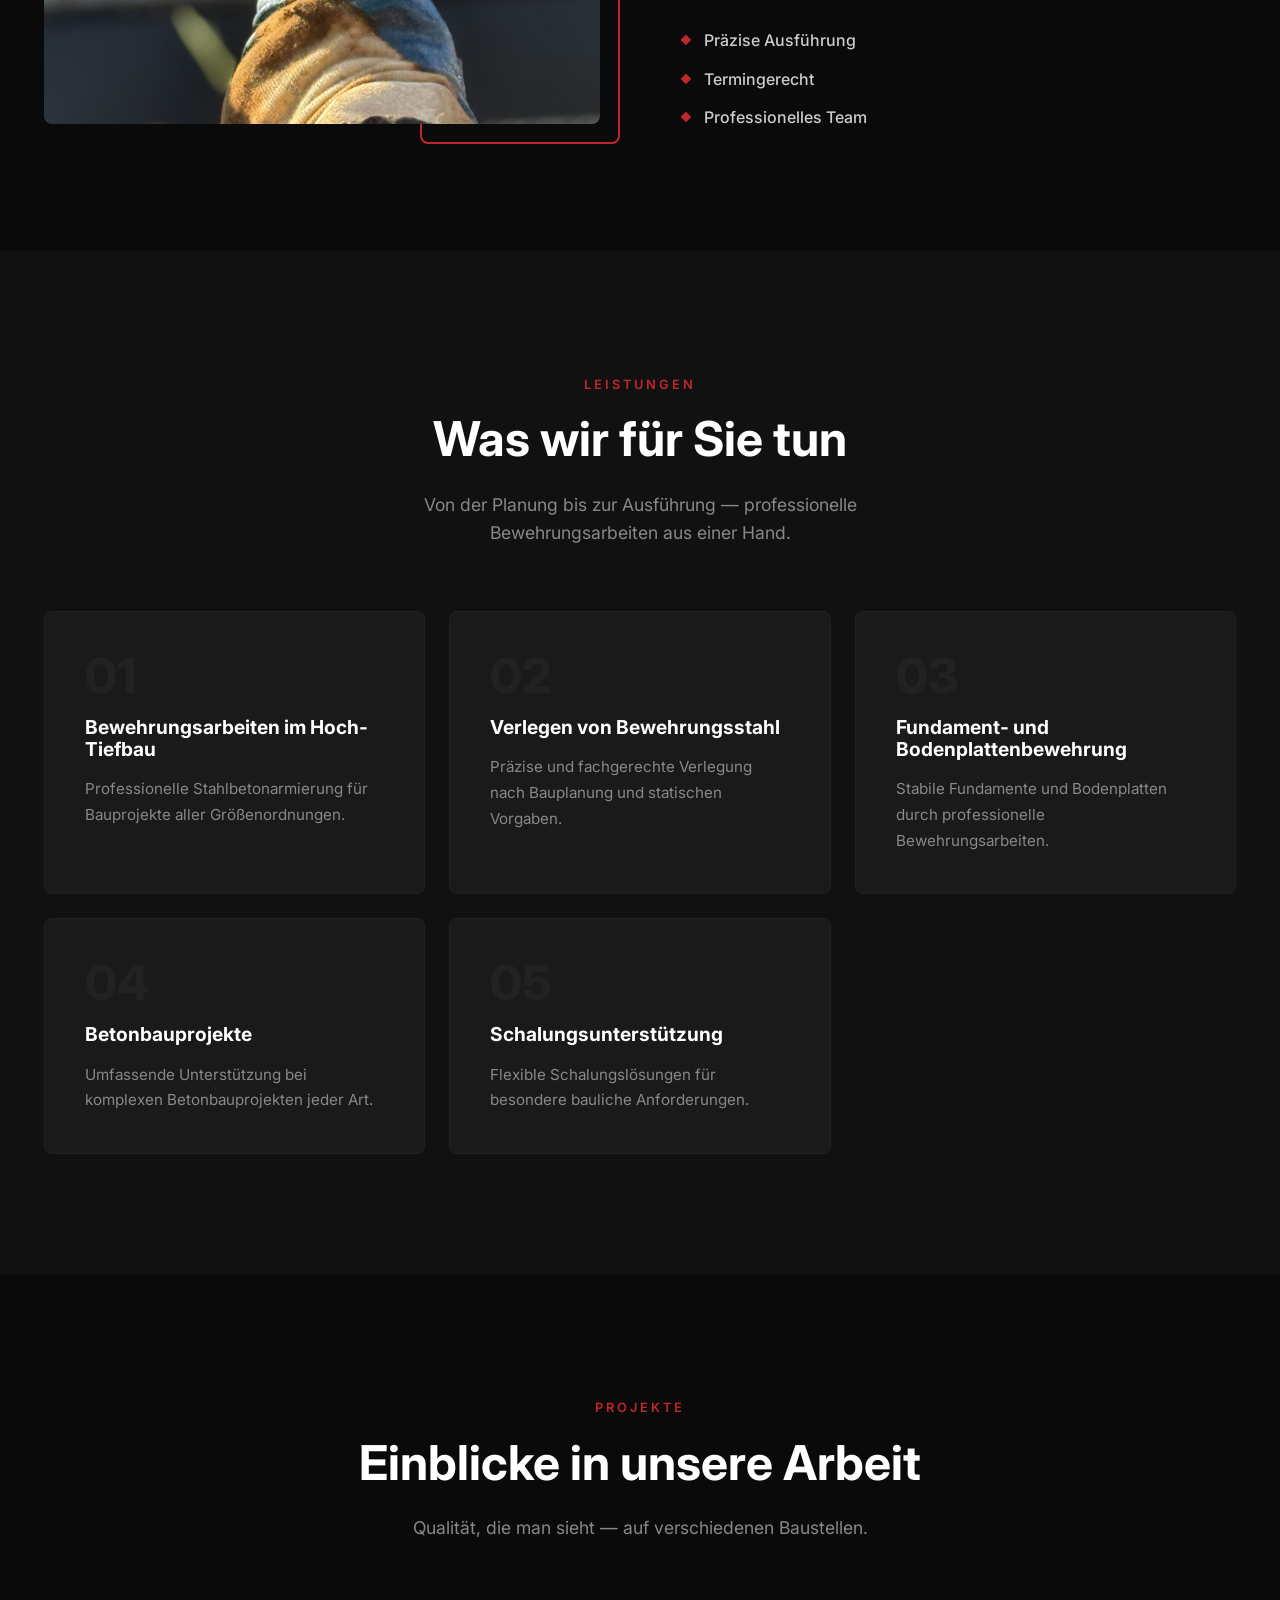
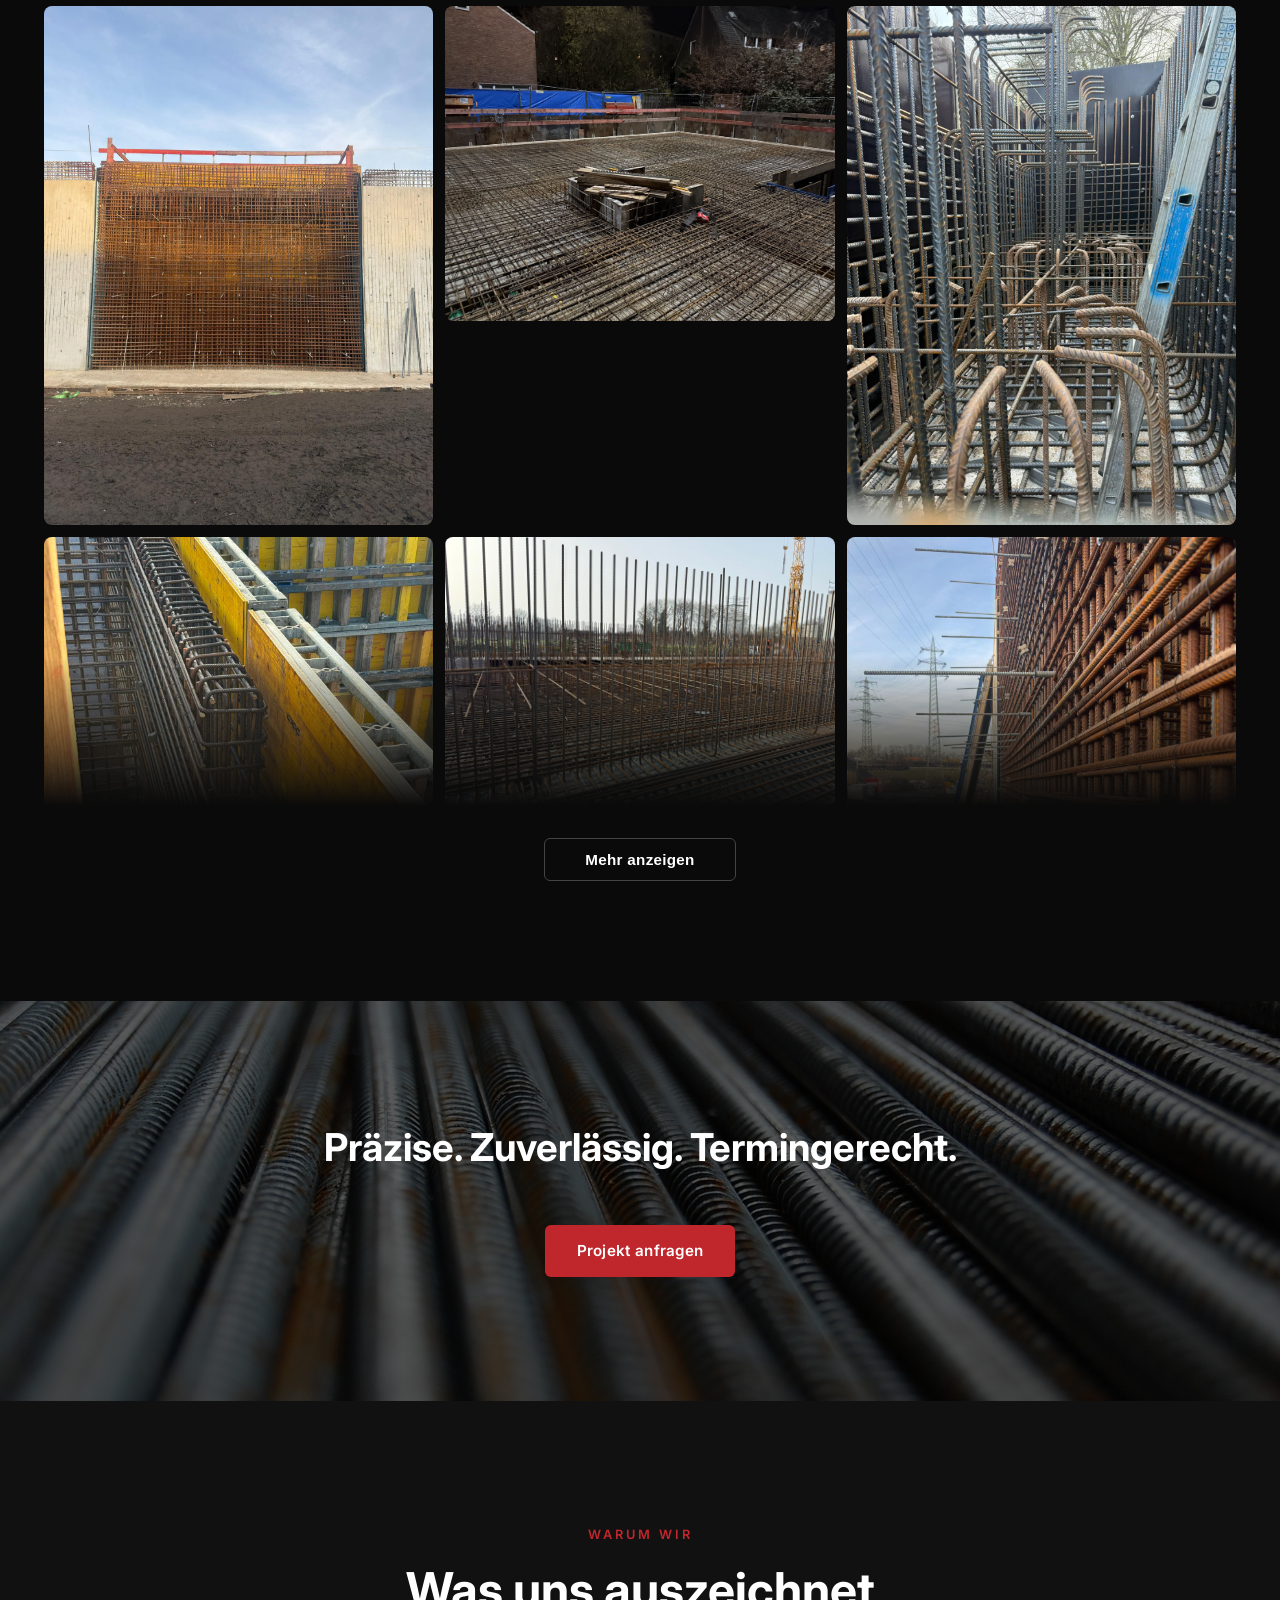
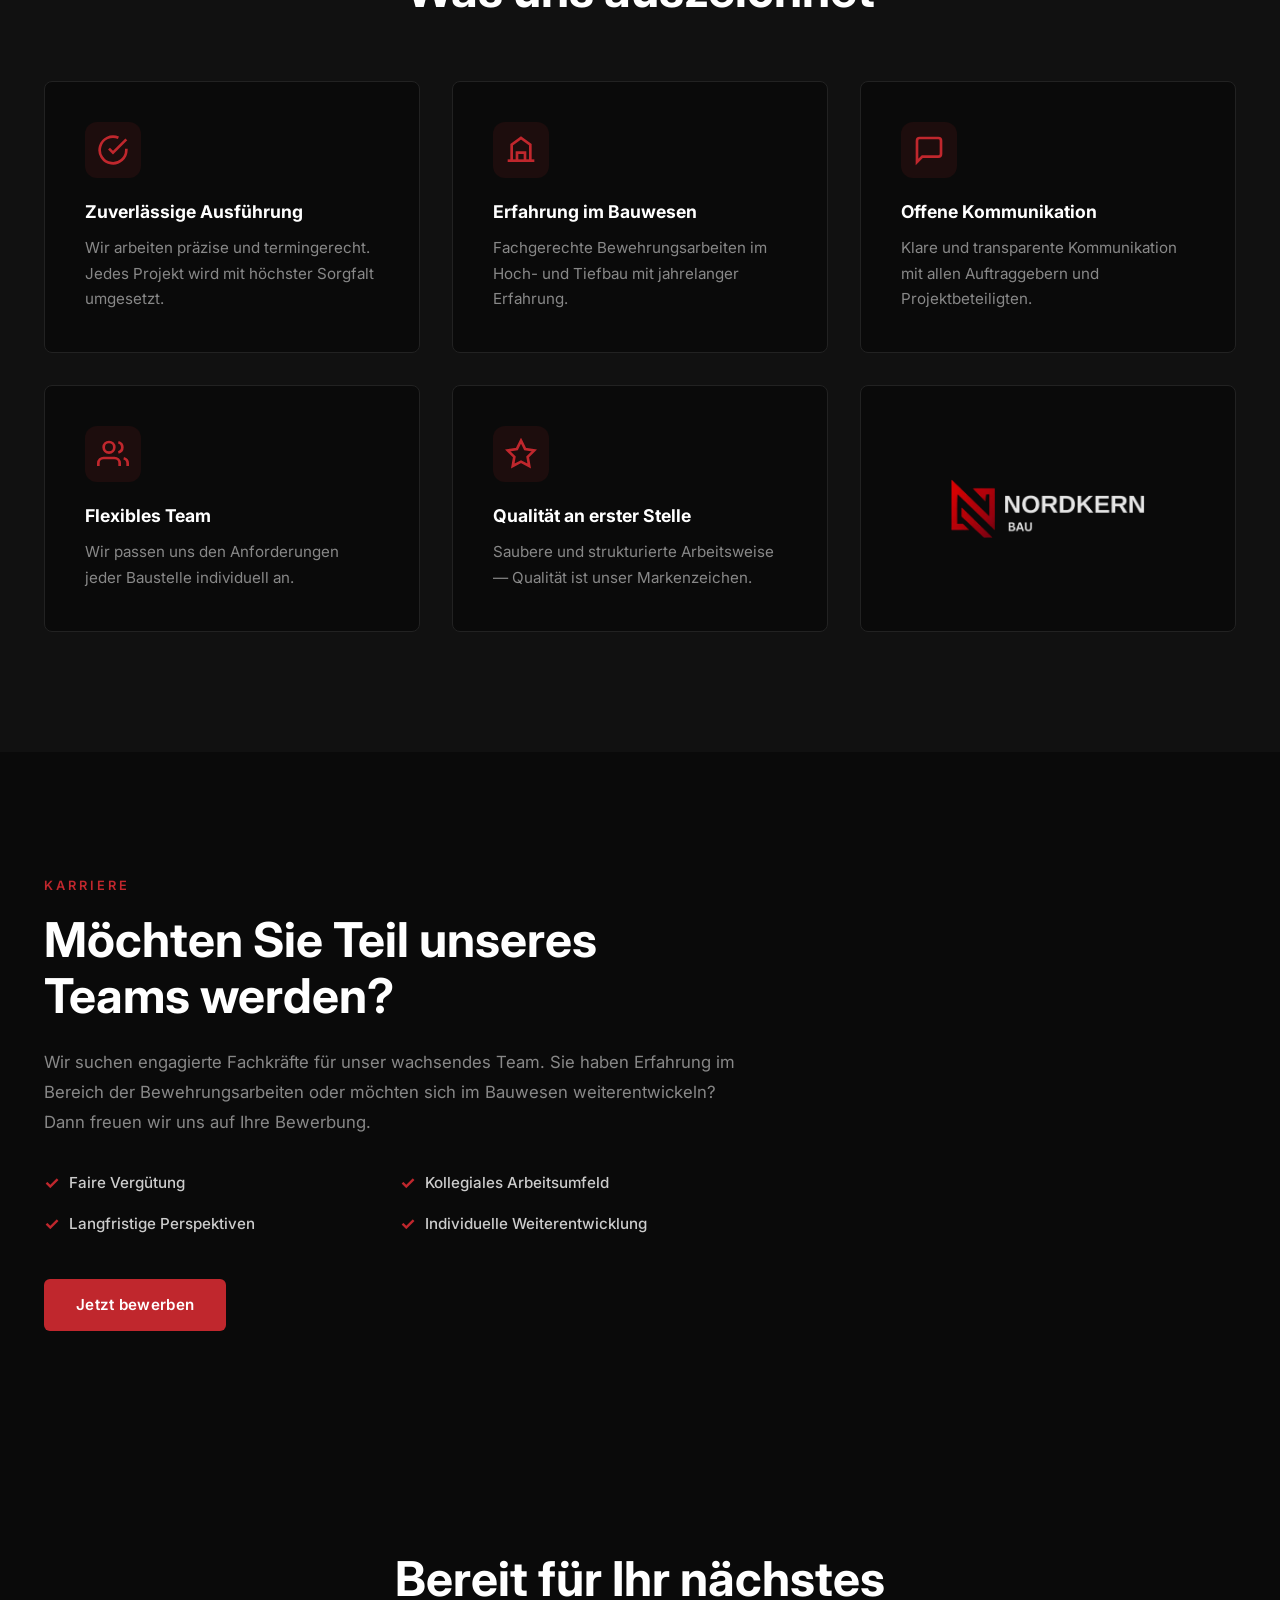
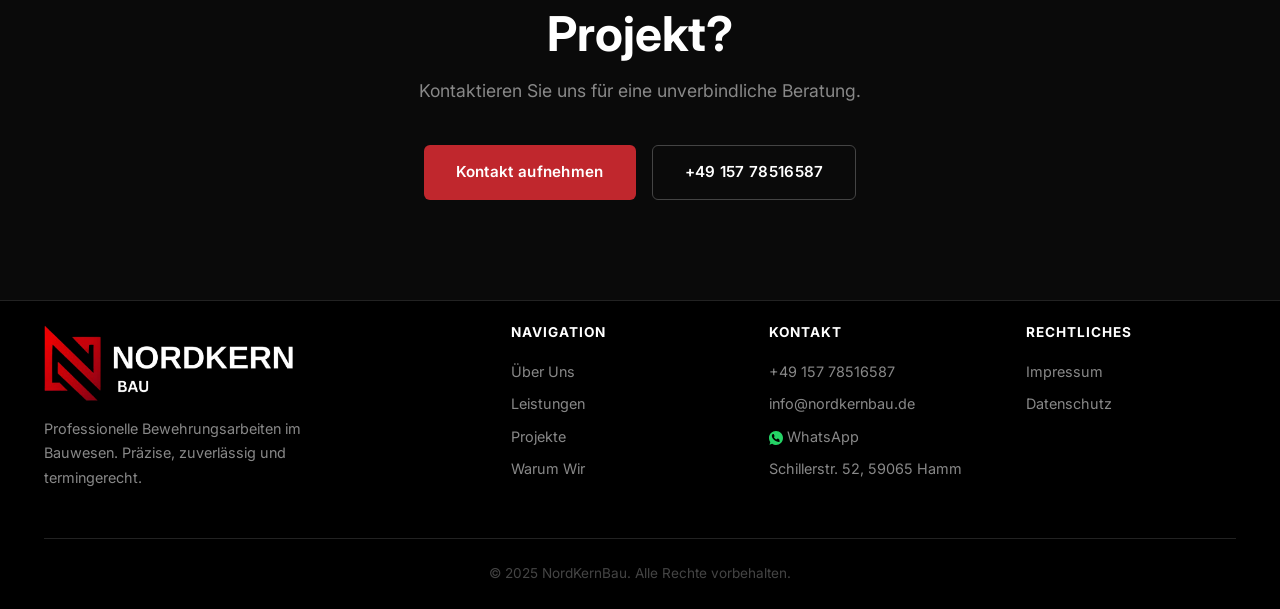
==== commit d53748b1: "Reorder gallery: projekt-8 to pos 1, projekt-11 to pos 3 Co-Authored-By: Claude Opus 4.6 (1M context" ====
--- a/index.html
+++ b/index.html
@@ -18,7 +18,7 @@
     <link rel="icon" type="image/x-icon" href="favicon.ico">
     <link rel="icon" type="image/png" sizes="32x32" href="favicon.png">
     <link rel="apple-touch-icon" href="favicon.png">
-    <link rel="stylesheet" href="style.css?v=10">
+    <link rel="stylesheet" href="style.css?v=11">
     <link rel="preconnect" href="https://fonts.googleapis.com">
     <link rel="preconnect" href="https://fonts.gstatic.com" crossorigin>
     <link href="https://fonts.googleapis.com/css2?family=Inter:wght@300;400;500;600;700;800&display=swap" rel="stylesheet">
@@ -177,19 +177,19 @@
             </div>
             <div class="gallery-wrapper">
                 <div class="gallery-grid-fixed" id="galleryGrid">
+                <div class="gallery-item"><div class="gallery-item-inner"><img src="images/projekt-8.jpg" alt="Bewehrungsarbeiten" loading="lazy"></div></div>
                 <div class="gallery-item"><div class="gallery-item-inner"><img src="images/projekt-3.jpg" alt="Bodenplattenbewehrung" loading="lazy"></div></div>
+                <div class="gallery-item"><div class="gallery-item-inner"><img src="images/projekt-11.jpg" alt="Bewehrungsarbeiten" loading="lazy"></div></div>
                 <div class="gallery-item"><div class="gallery-item-inner"><img src="images/projekt-7.jpg" alt="Bewehrungsarbeiten" loading="lazy"></div></div>
                 <div class="gallery-item"><div class="gallery-item-inner"><img src="images/projekt-6.jpg" alt="Bewehrungsarbeiten" loading="lazy"></div></div>
                 <div class="gallery-item"><div class="gallery-item-inner"><img src="images/projekt-10.jpg" alt="Bewehrungsarbeiten" loading="lazy"></div></div>
                 <div class="gallery-item"><div class="gallery-item-inner"><img src="images/projekt-14.jpg" alt="Bewehrungsarbeiten" loading="lazy"></div></div>
                 <div class="gallery-item"><div class="gallery-item-inner"><img src="images/projekt-12.jpg" alt="Bewehrungsarbeiten" loading="lazy"></div></div>
-                <div class="gallery-item"><div class="gallery-item-inner"><img src="images/projekt-11.jpg" alt="Bewehrungsarbeiten" loading="lazy"></div></div>
                 <div class="gallery-item"><div class="gallery-item-inner"><img src="images/projekt-15.jpg" alt="Bewehrungsarbeiten" loading="lazy"></div></div>
                 <div class="gallery-item"><div class="gallery-item-inner"><img src="images/projekt-16.jpg" alt="Bewehrungsarbeiten" loading="lazy"></div></div>
                 <div class="gallery-item"><div class="gallery-item-inner"><img src="images/projekt-17.jpg" alt="Bewehrungsarbeiten" loading="lazy"></div></div>
                 <div class="gallery-item"><div class="gallery-item-inner"><img src="images/projekt-18.jpg" alt="Bewehrungsarbeiten" loading="lazy"></div></div>
                 <div class="gallery-item"><div class="gallery-item-inner"><img src="images/projekt-19.jpg" alt="Bewehrungsarbeiten" loading="lazy"></div></div>
-                <div class="gallery-item"><div class="gallery-item-inner"><img src="images/projekt-8.jpg" alt="Bewehrungsarbeiten" loading="lazy"></div></div>
             </div>
                 <div class="gallery-scroll-overlay" id="galleryScrollOverlay">
                     <span>SCROLLEN</span>
@@ -365,6 +365,6 @@
         <svg viewBox="0 0 32 32" width="28" height="28" fill="#fff"><path d="M16.004 0h-.008C7.174 0 0 7.176 0 16c0 3.5 1.128 6.744 3.046 9.378L1.054 31.29l6.118-1.96A15.9 15.9 0 0 0 16.004 32C24.826 32 32 24.822 32 16S24.826 0 16.004 0zm9.335 22.594c-.39 1.1-1.932 2.014-3.17 2.28-.846.18-1.95.324-5.67-1.218-4.762-1.972-7.828-6.81-8.066-7.126-.23-.316-1.926-2.566-1.926-4.892s1.218-3.47 1.65-3.944c.39-.428 1.026-.642 1.636-.642.198 0 .376.01.536.018.432.018.648.044.934.724.356.852 1.224 2.986 1.33 3.204.108.216.216.504.07.79-.136.294-.252.476-.468.73-.216.254-.428.45-.644.724-.198.236-.42.49-.176.932.244.44 1.082 1.786 2.324 2.894 1.598 1.424 2.944 1.866 3.362 2.072.316.156.694.136.946-.118.32-.324.714-.862 1.114-1.394.284-.38.644-.428.994-.286.356.136 2.248 1.06 2.632 1.254.384.194.642.29.736.45.094.162.094.912-.296 2.012z"/></svg>
     </a>
 
-    <script src="script.js?v=10"></script>
+    <script src="script.js?v=11"></script>
 </body>
 </html>
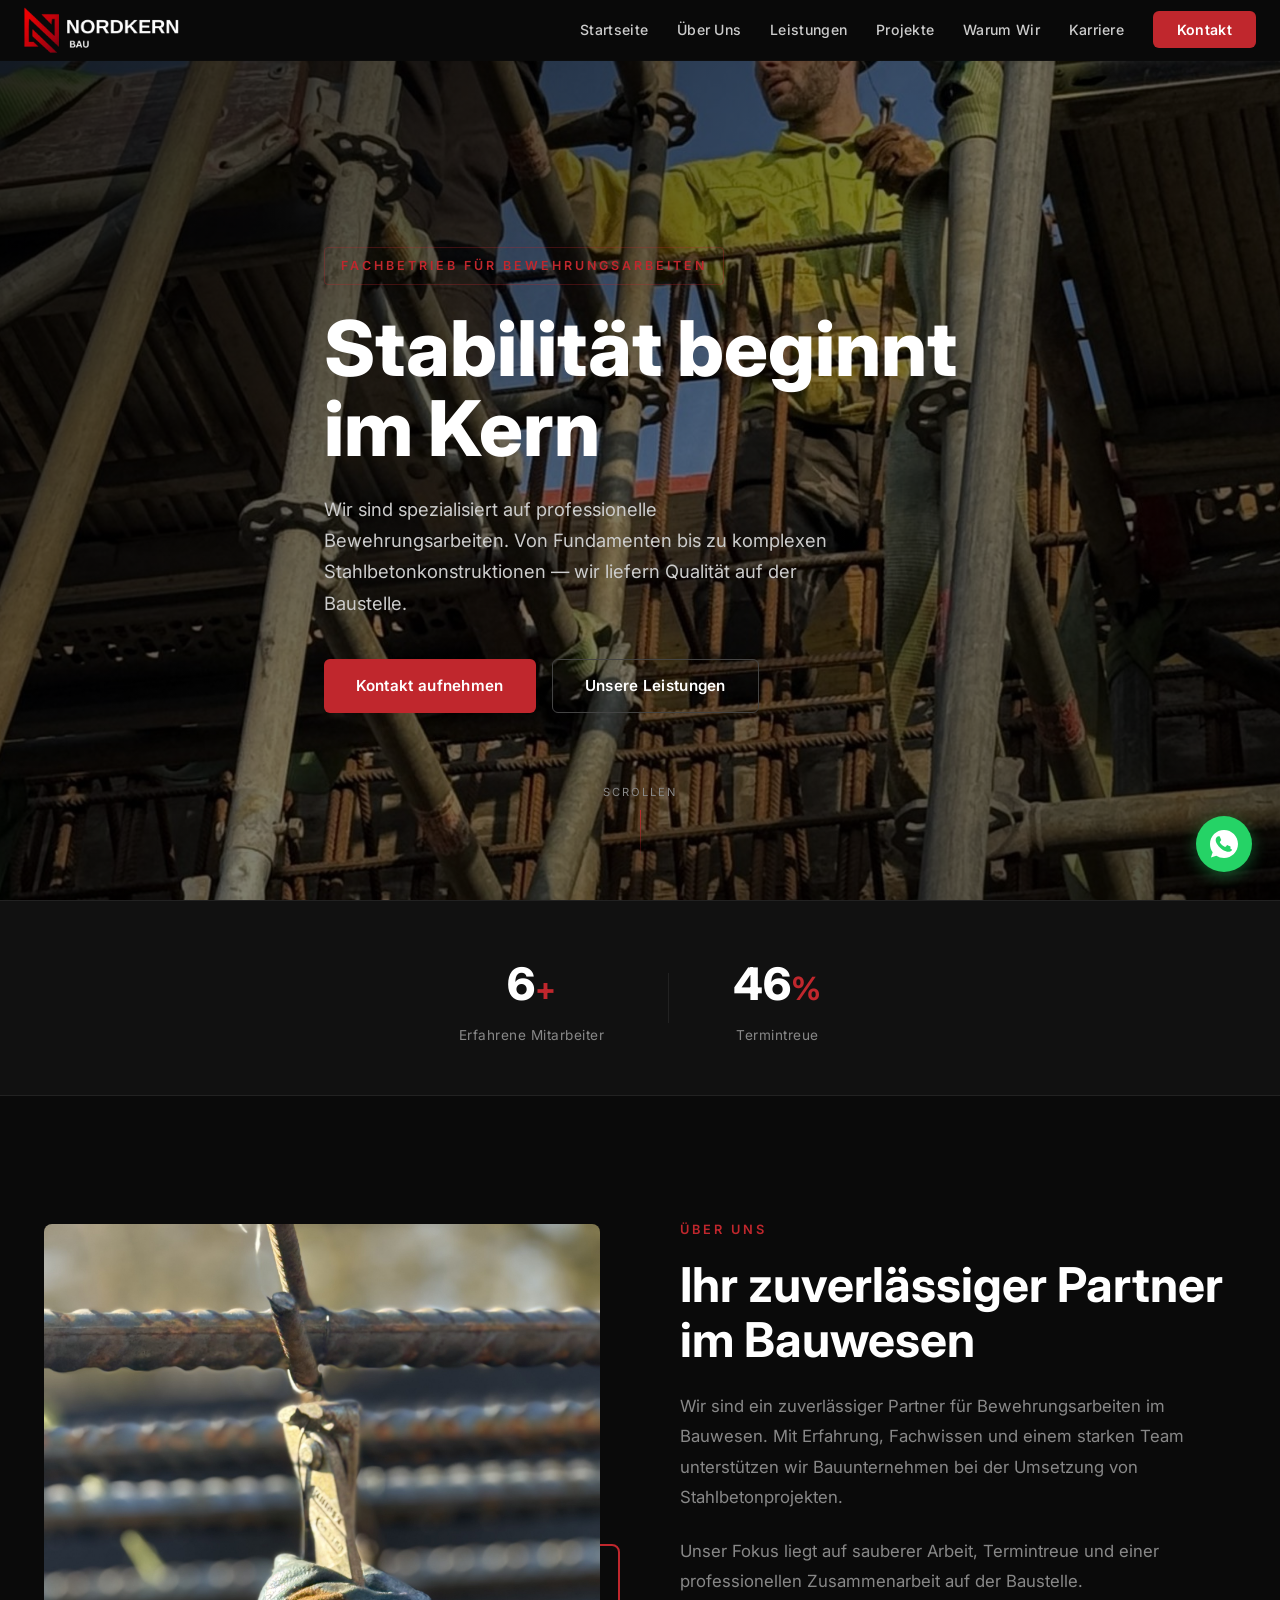
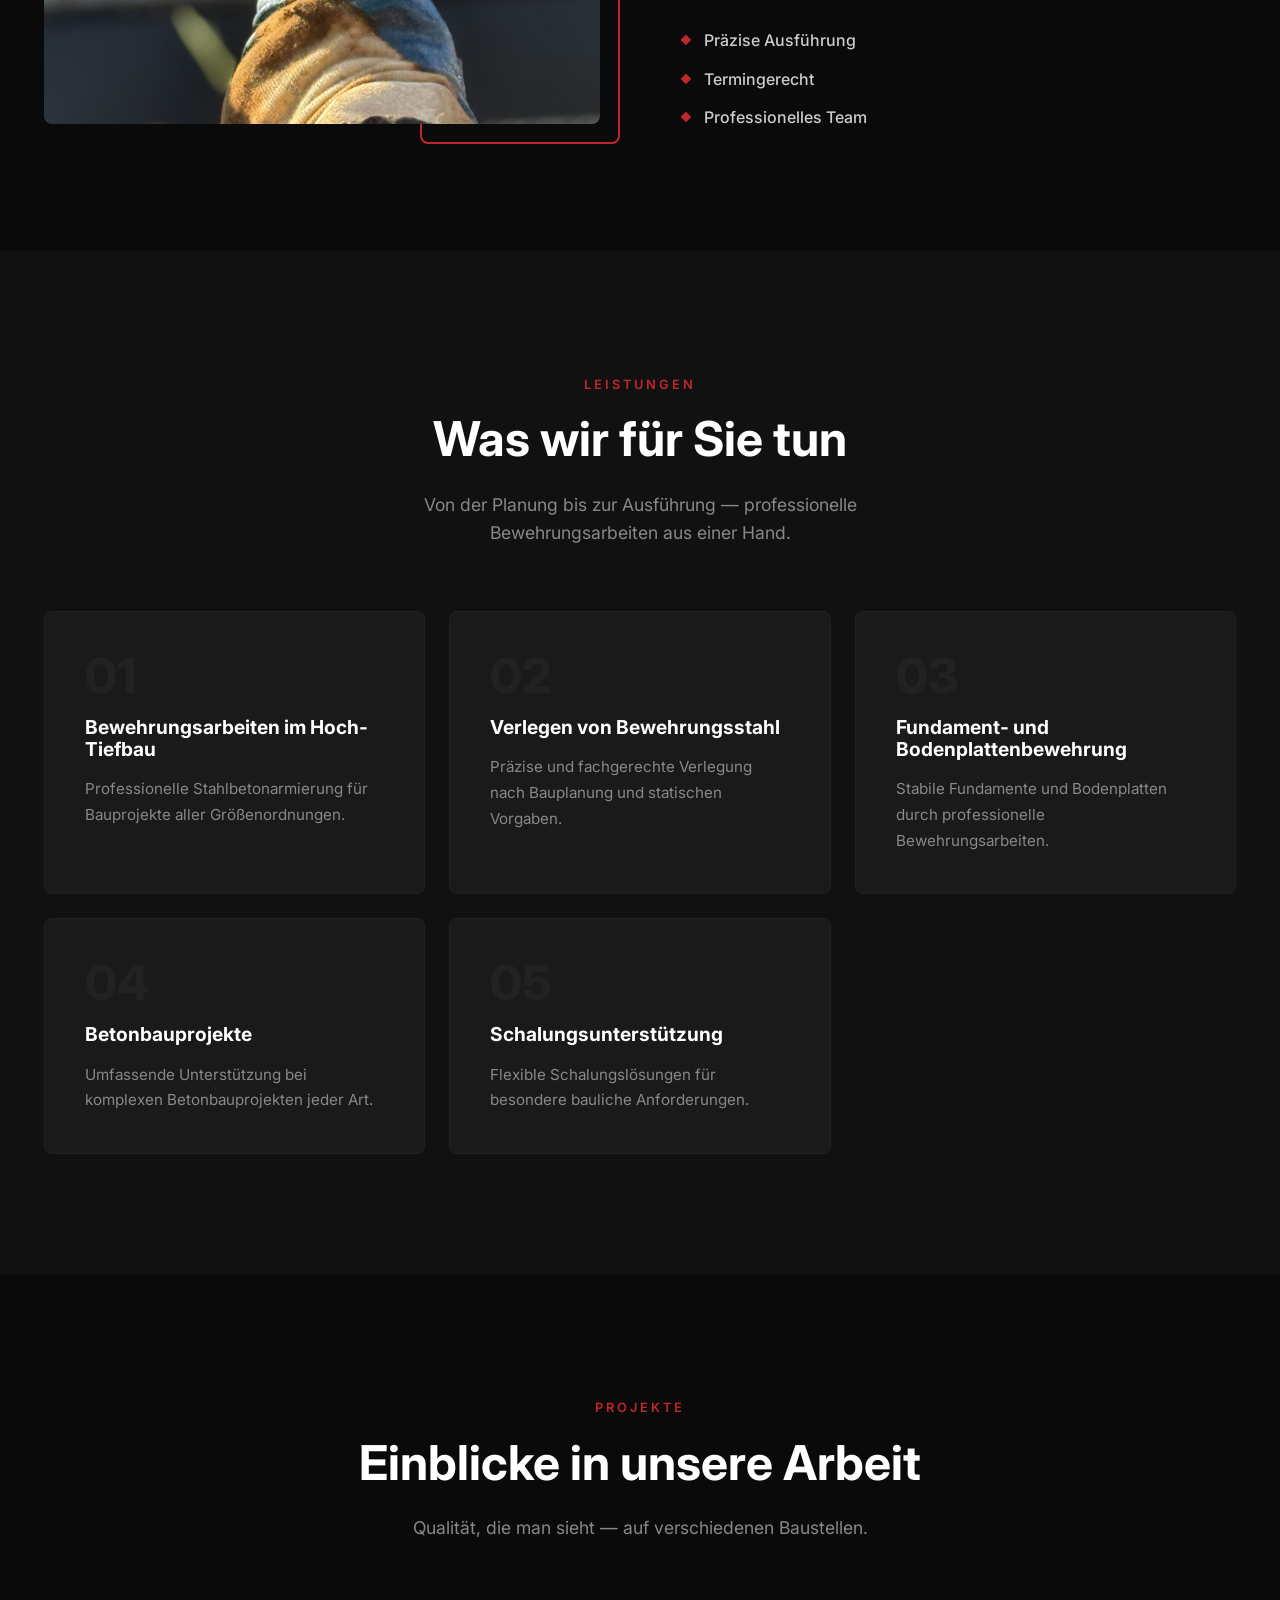
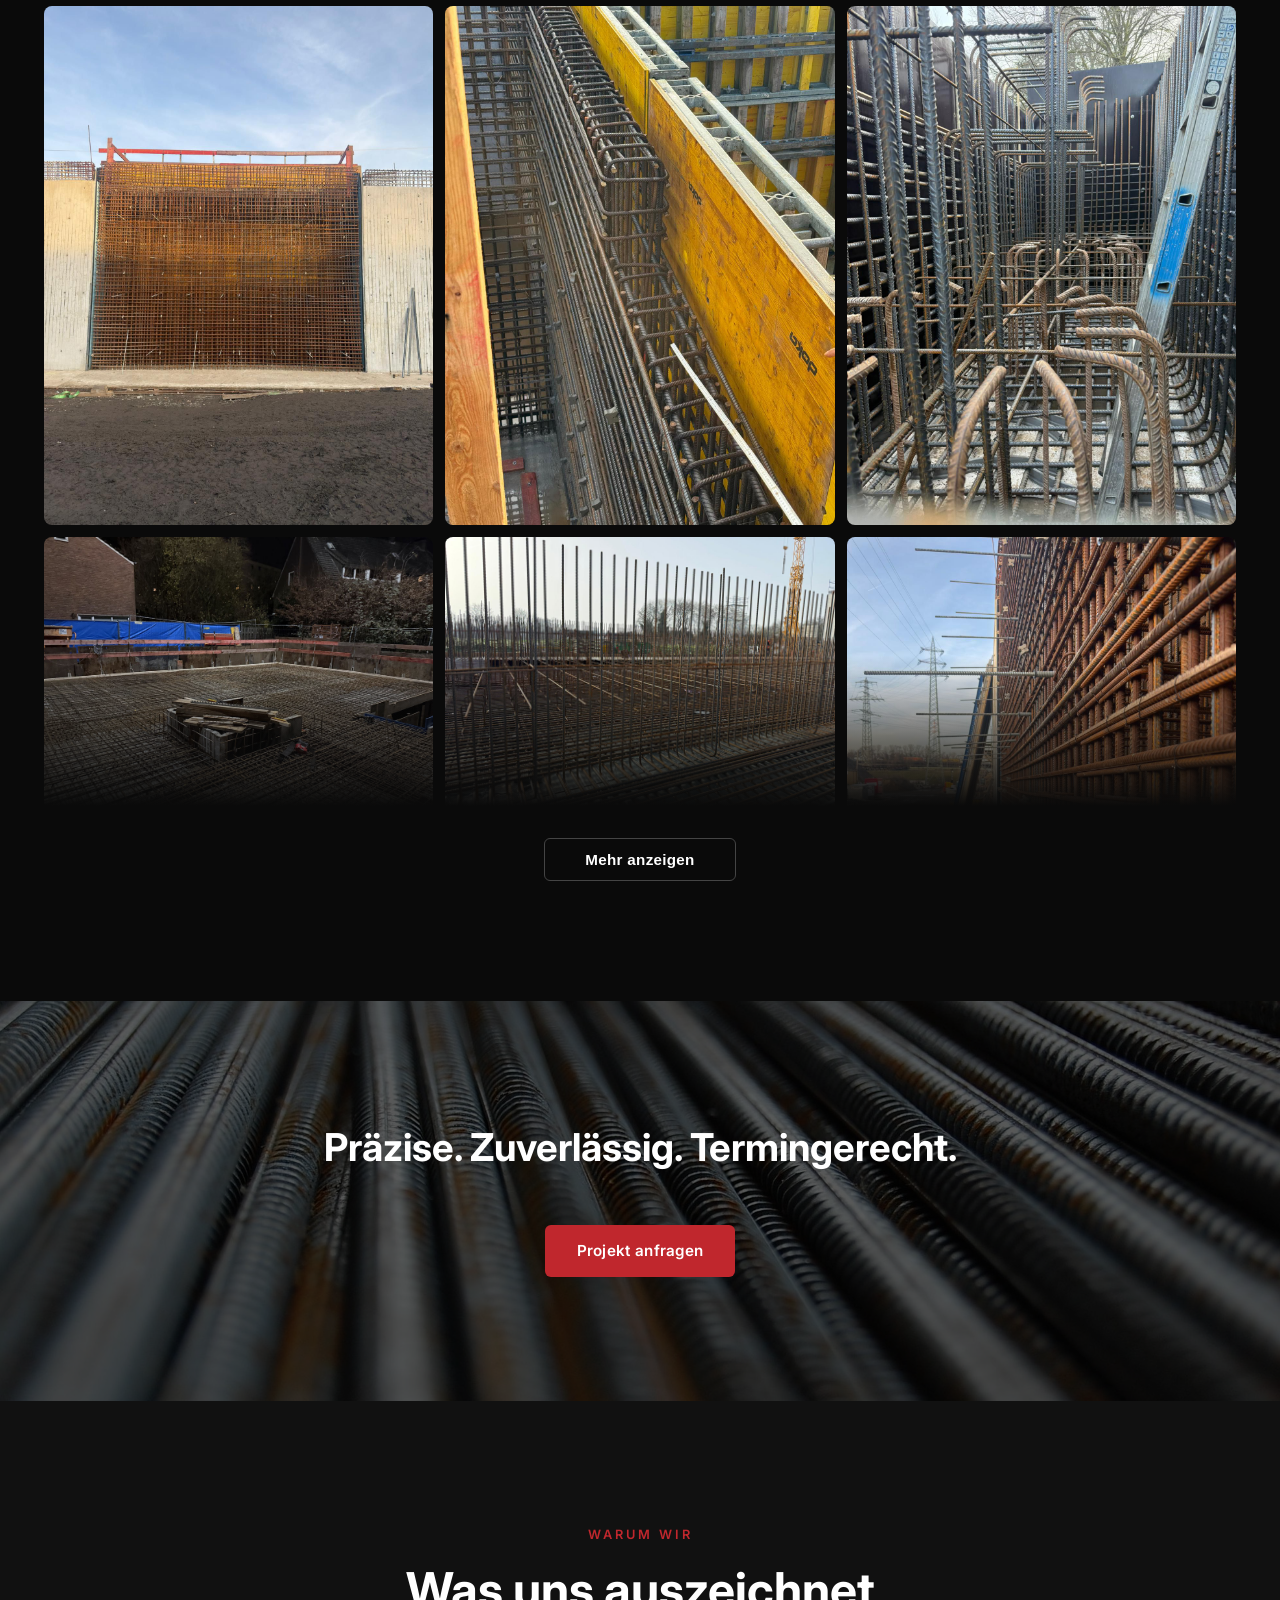
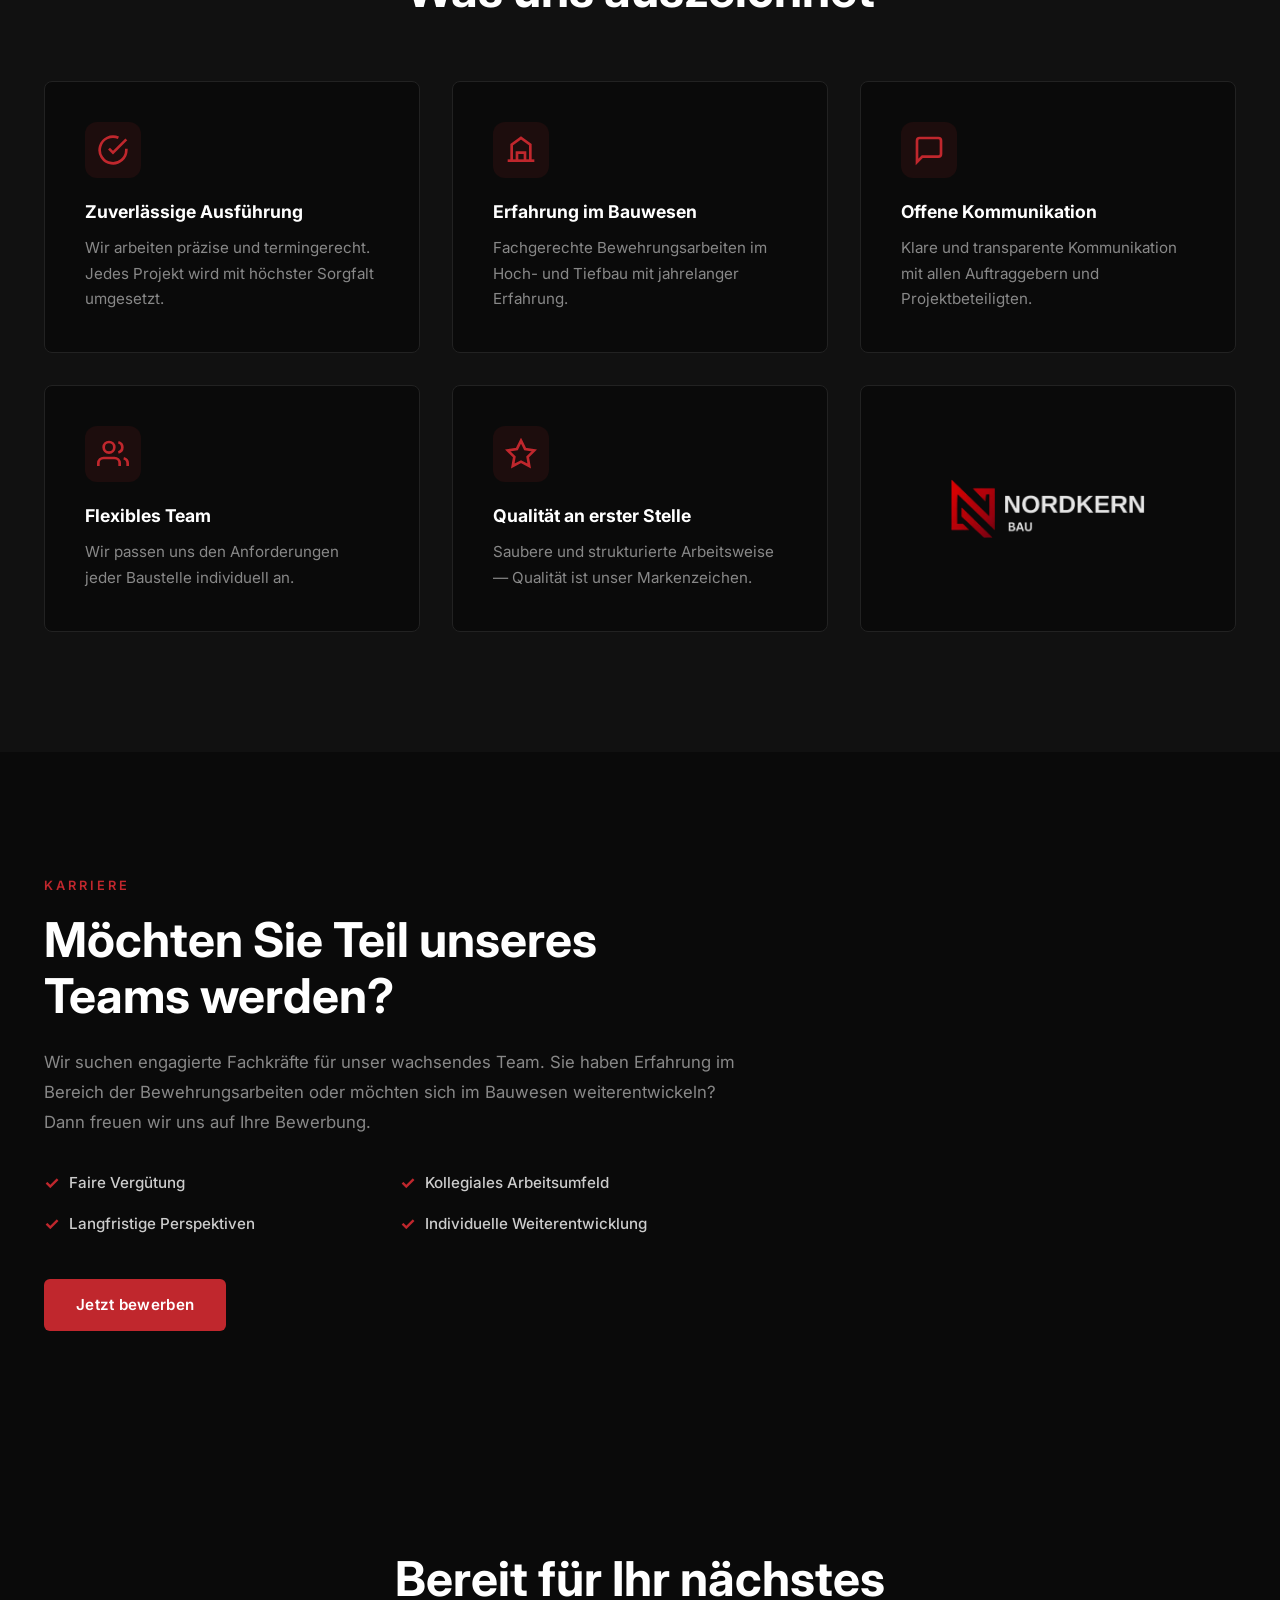
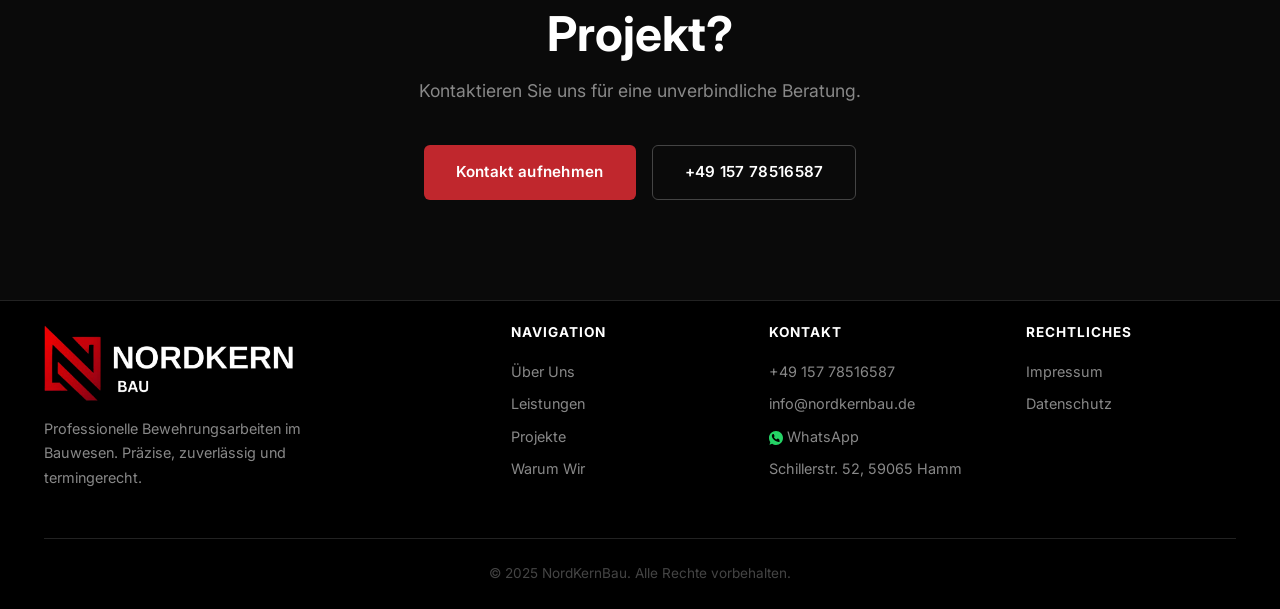
==== commit 2b95889d: "Swap gallery pos 2 and 4: projekt-7 to 2, projekt-3 to 4" ====
--- a/index.html
+++ b/index.html
@@ -18,7 +18,7 @@
     <link rel="icon" type="image/x-icon" href="favicon.ico">
     <link rel="icon" type="image/png" sizes="32x32" href="favicon.png">
     <link rel="apple-touch-icon" href="favicon.png">
-    <link rel="stylesheet" href="style.css?v=11">
+    <link rel="stylesheet" href="style.css?v=12">
     <link rel="preconnect" href="https://fonts.googleapis.com">
     <link rel="preconnect" href="https://fonts.gstatic.com" crossorigin>
     <link href="https://fonts.googleapis.com/css2?family=Inter:wght@300;400;500;600;700;800&display=swap" rel="stylesheet">
@@ -178,9 +178,9 @@
             <div class="gallery-wrapper">
                 <div class="gallery-grid-fixed" id="galleryGrid">
                 <div class="gallery-item"><div class="gallery-item-inner"><img src="images/projekt-8.jpg" alt="Bewehrungsarbeiten" loading="lazy"></div></div>
+                <div class="gallery-item"><div class="gallery-item-inner"><img src="images/projekt-7.jpg" alt="Bewehrungsarbeiten" loading="lazy"></div></div>
+                <div class="gallery-item"><div class="gallery-item-inner"><img src="images/projekt-11.jpg" alt="Bewehrungsarbeiten" loading="lazy"></div></div>
                 <div class="gallery-item"><div class="gallery-item-inner"><img src="images/projekt-3.jpg" alt="Bodenplattenbewehrung" loading="lazy"></div></div>
-                <div class="gallery-item"><div class="gallery-item-inner"><img src="images/projekt-11.jpg" alt="Bewehrungsarbeiten" loading="lazy"></div></div>
-                <div class="gallery-item"><div class="gallery-item-inner"><img src="images/projekt-7.jpg" alt="Bewehrungsarbeiten" loading="lazy"></div></div>
                 <div class="gallery-item"><div class="gallery-item-inner"><img src="images/projekt-6.jpg" alt="Bewehrungsarbeiten" loading="lazy"></div></div>
                 <div class="gallery-item"><div class="gallery-item-inner"><img src="images/projekt-10.jpg" alt="Bewehrungsarbeiten" loading="lazy"></div></div>
                 <div class="gallery-item"><div class="gallery-item-inner"><img src="images/projekt-14.jpg" alt="Bewehrungsarbeiten" loading="lazy"></div></div>
@@ -365,6 +365,6 @@
         <svg viewBox="0 0 32 32" width="28" height="28" fill="#fff"><path d="M16.004 0h-.008C7.174 0 0 7.176 0 16c0 3.5 1.128 6.744 3.046 9.378L1.054 31.29l6.118-1.96A15.9 15.9 0 0 0 16.004 32C24.826 32 32 24.822 32 16S24.826 0 16.004 0zm9.335 22.594c-.39 1.1-1.932 2.014-3.17 2.28-.846.18-1.95.324-5.67-1.218-4.762-1.972-7.828-6.81-8.066-7.126-.23-.316-1.926-2.566-1.926-4.892s1.218-3.47 1.65-3.944c.39-.428 1.026-.642 1.636-.642.198 0 .376.01.536.018.432.018.648.044.934.724.356.852 1.224 2.986 1.33 3.204.108.216.216.504.07.79-.136.294-.252.476-.468.73-.216.254-.428.45-.644.724-.198.236-.42.49-.176.932.244.44 1.082 1.786 2.324 2.894 1.598 1.424 2.944 1.866 3.362 2.072.316.156.694.136.946-.118.32-.324.714-.862 1.114-1.394.284-.38.644-.428.994-.286.356.136 2.248 1.06 2.632 1.254.384.194.642.29.736.45.094.162.094.912-.296 2.012z"/></svg>
     </a>
 
-    <script src="script.js?v=11"></script>
+    <script src="script.js?v=12"></script>
 </body>
 </html>
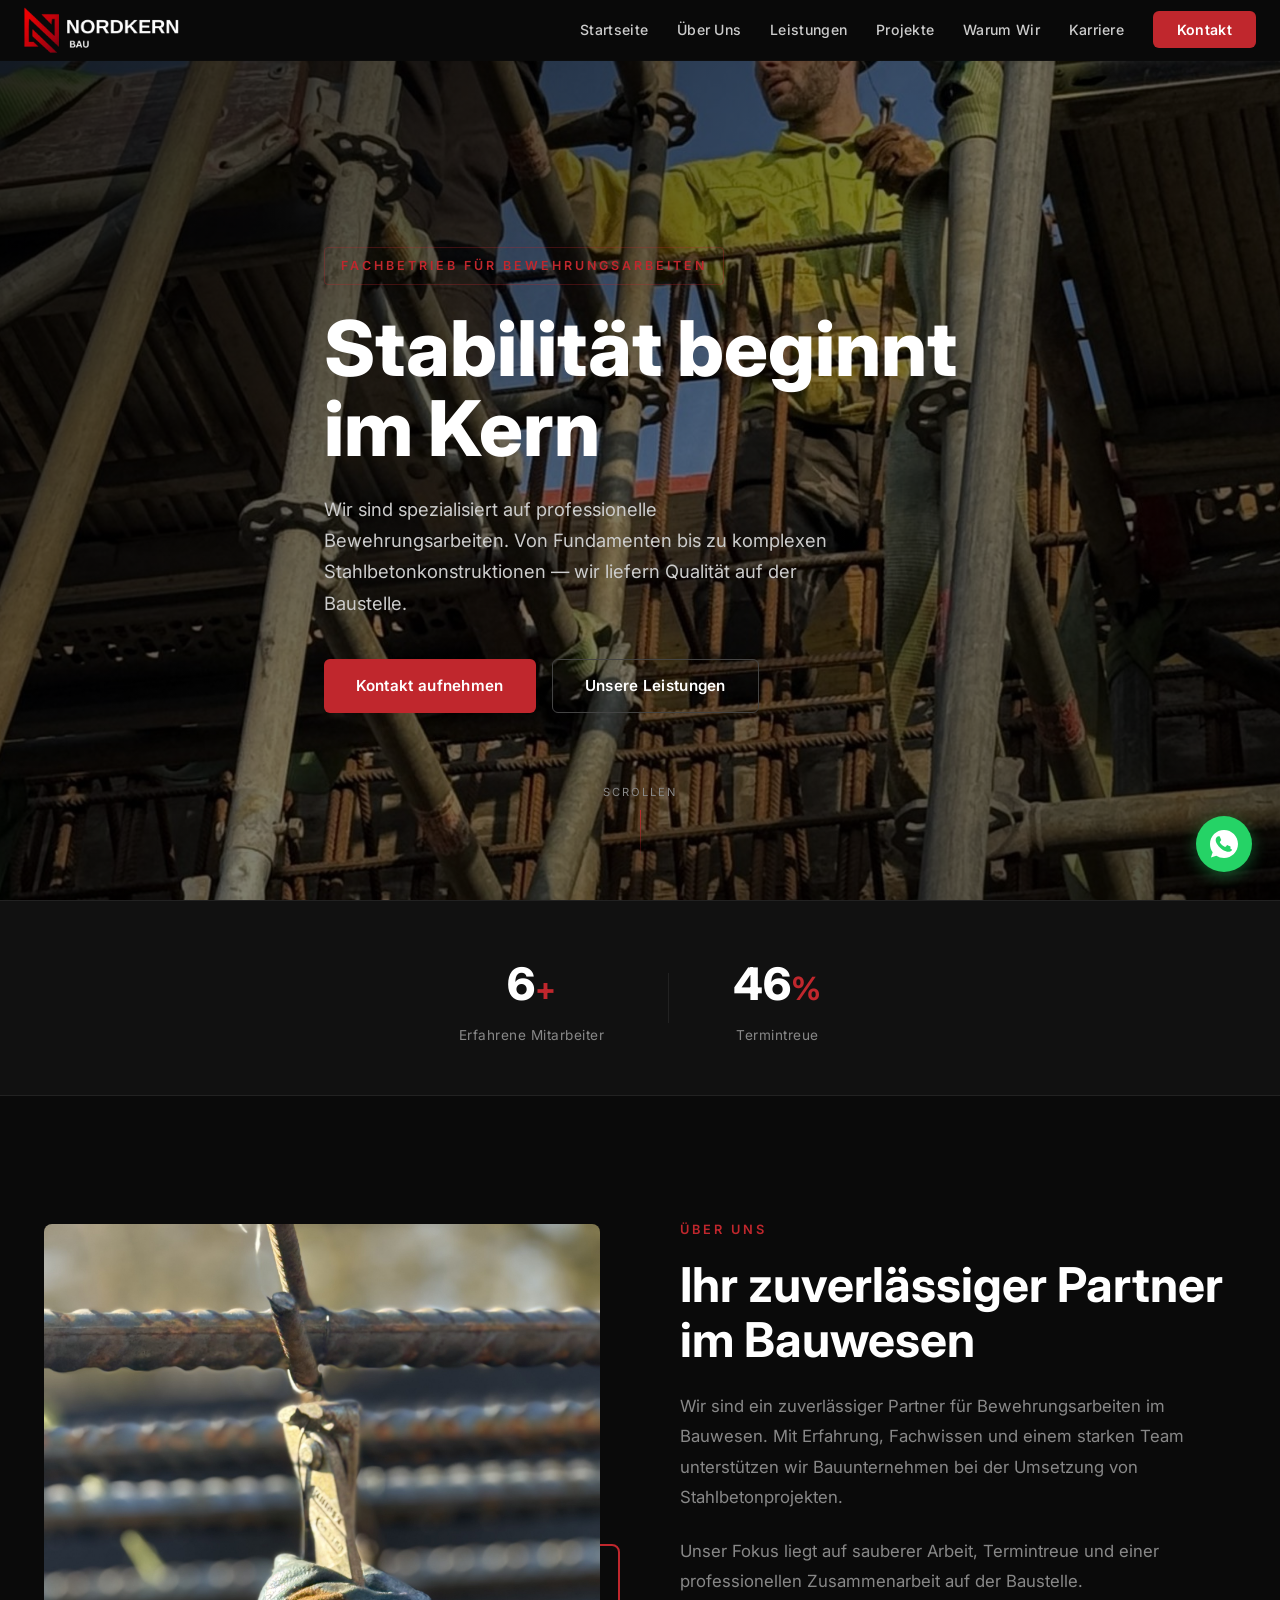
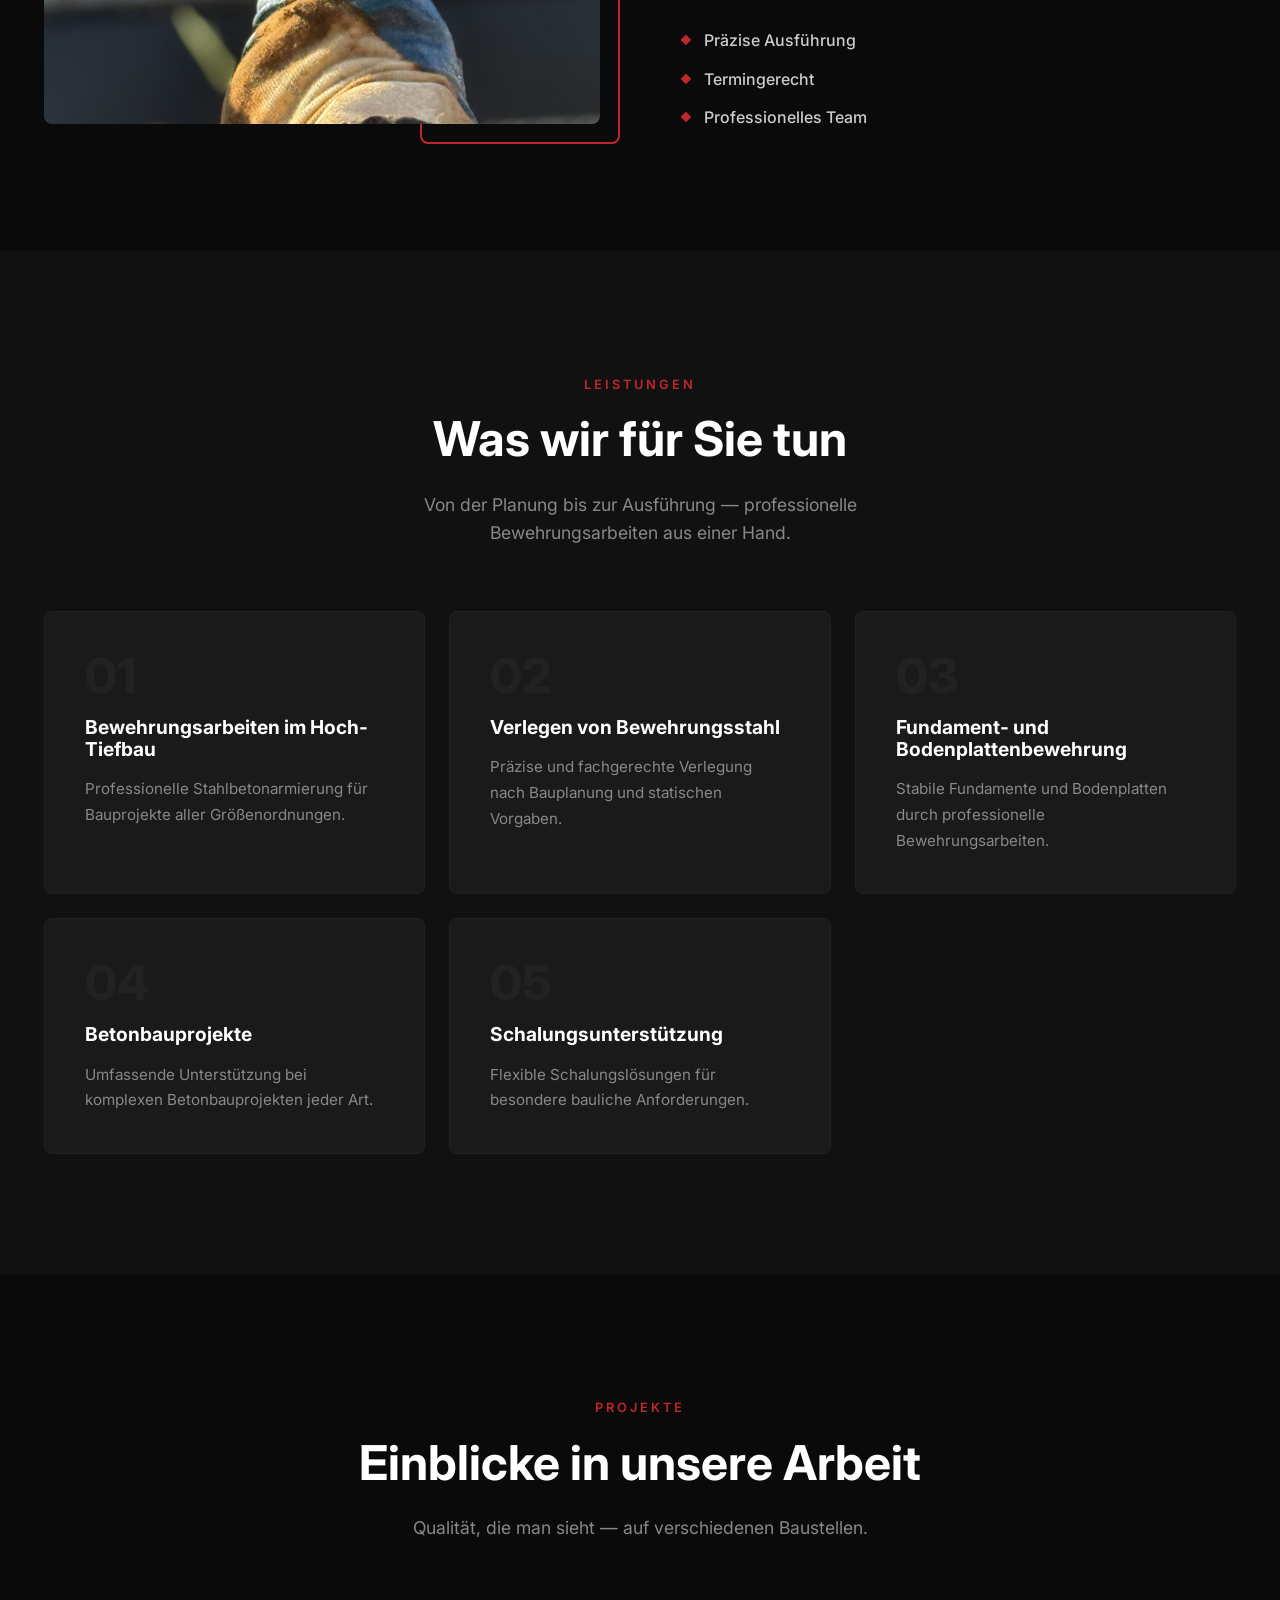
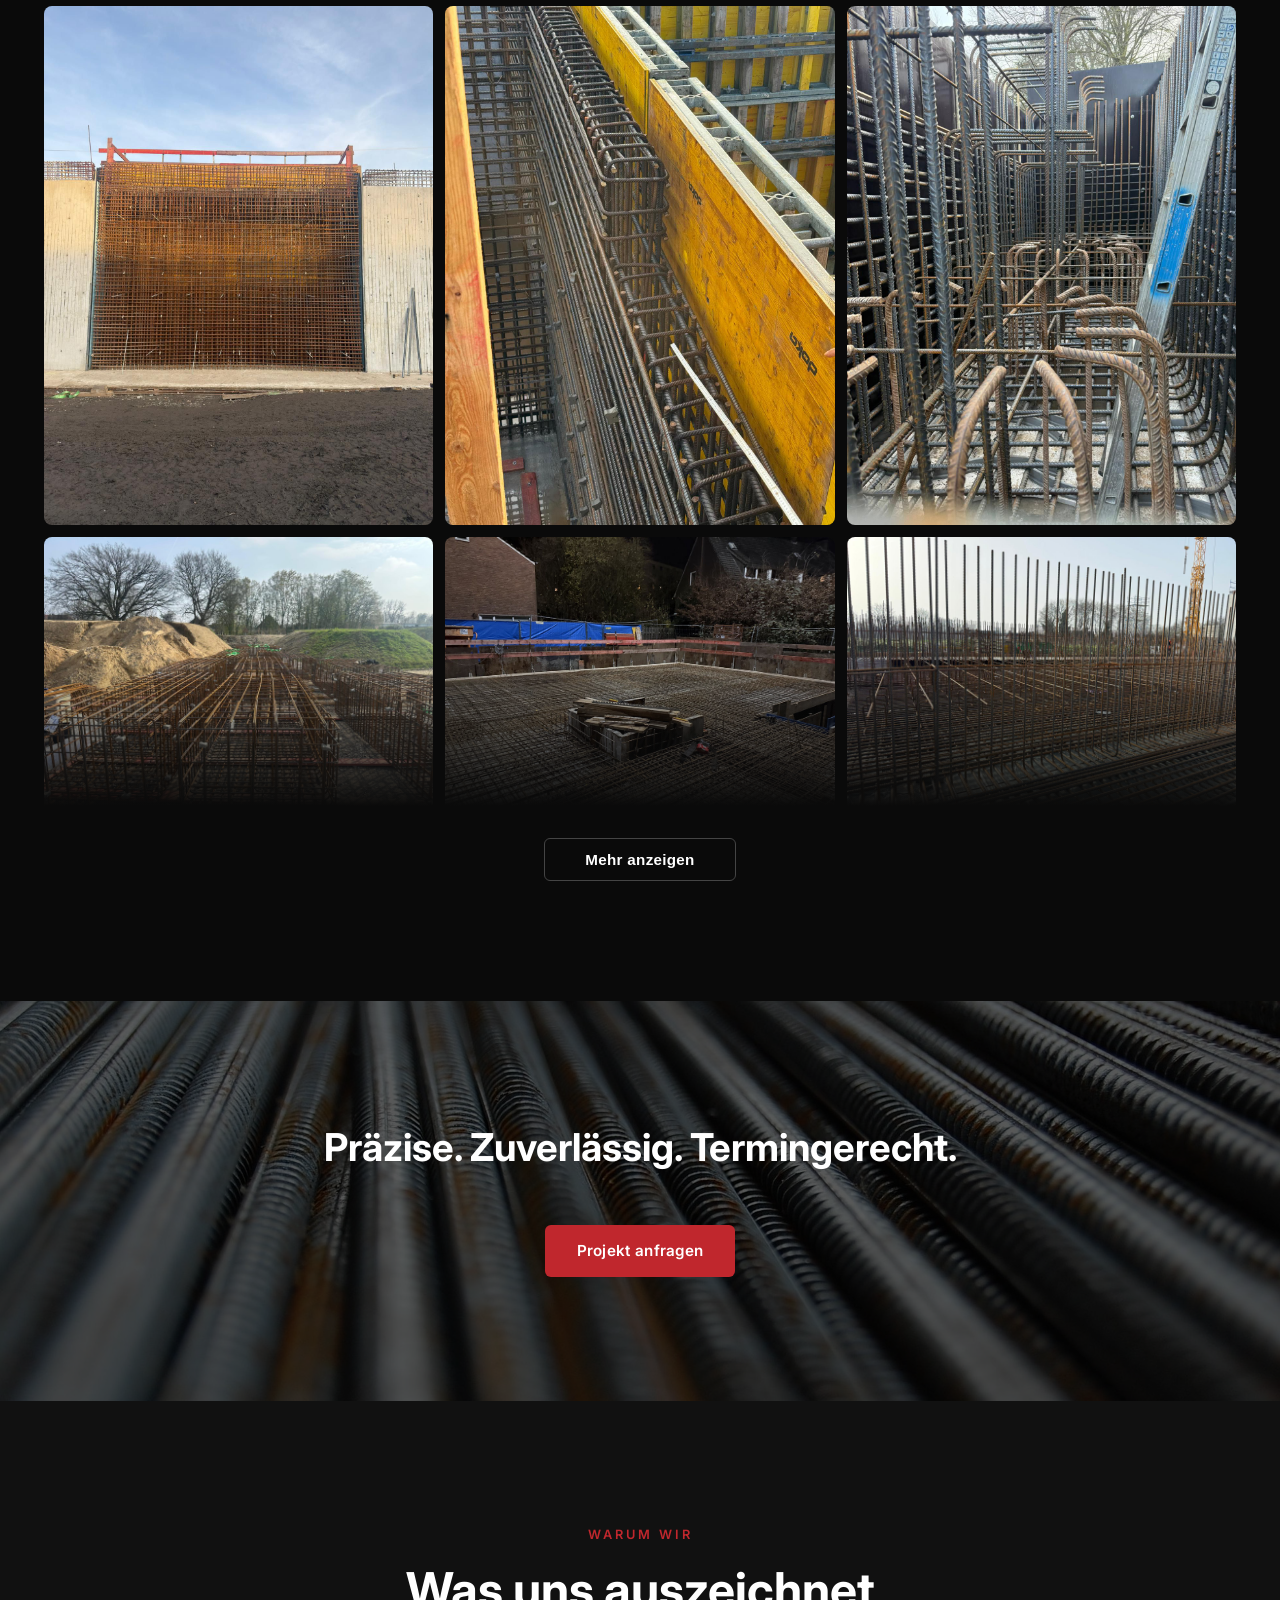
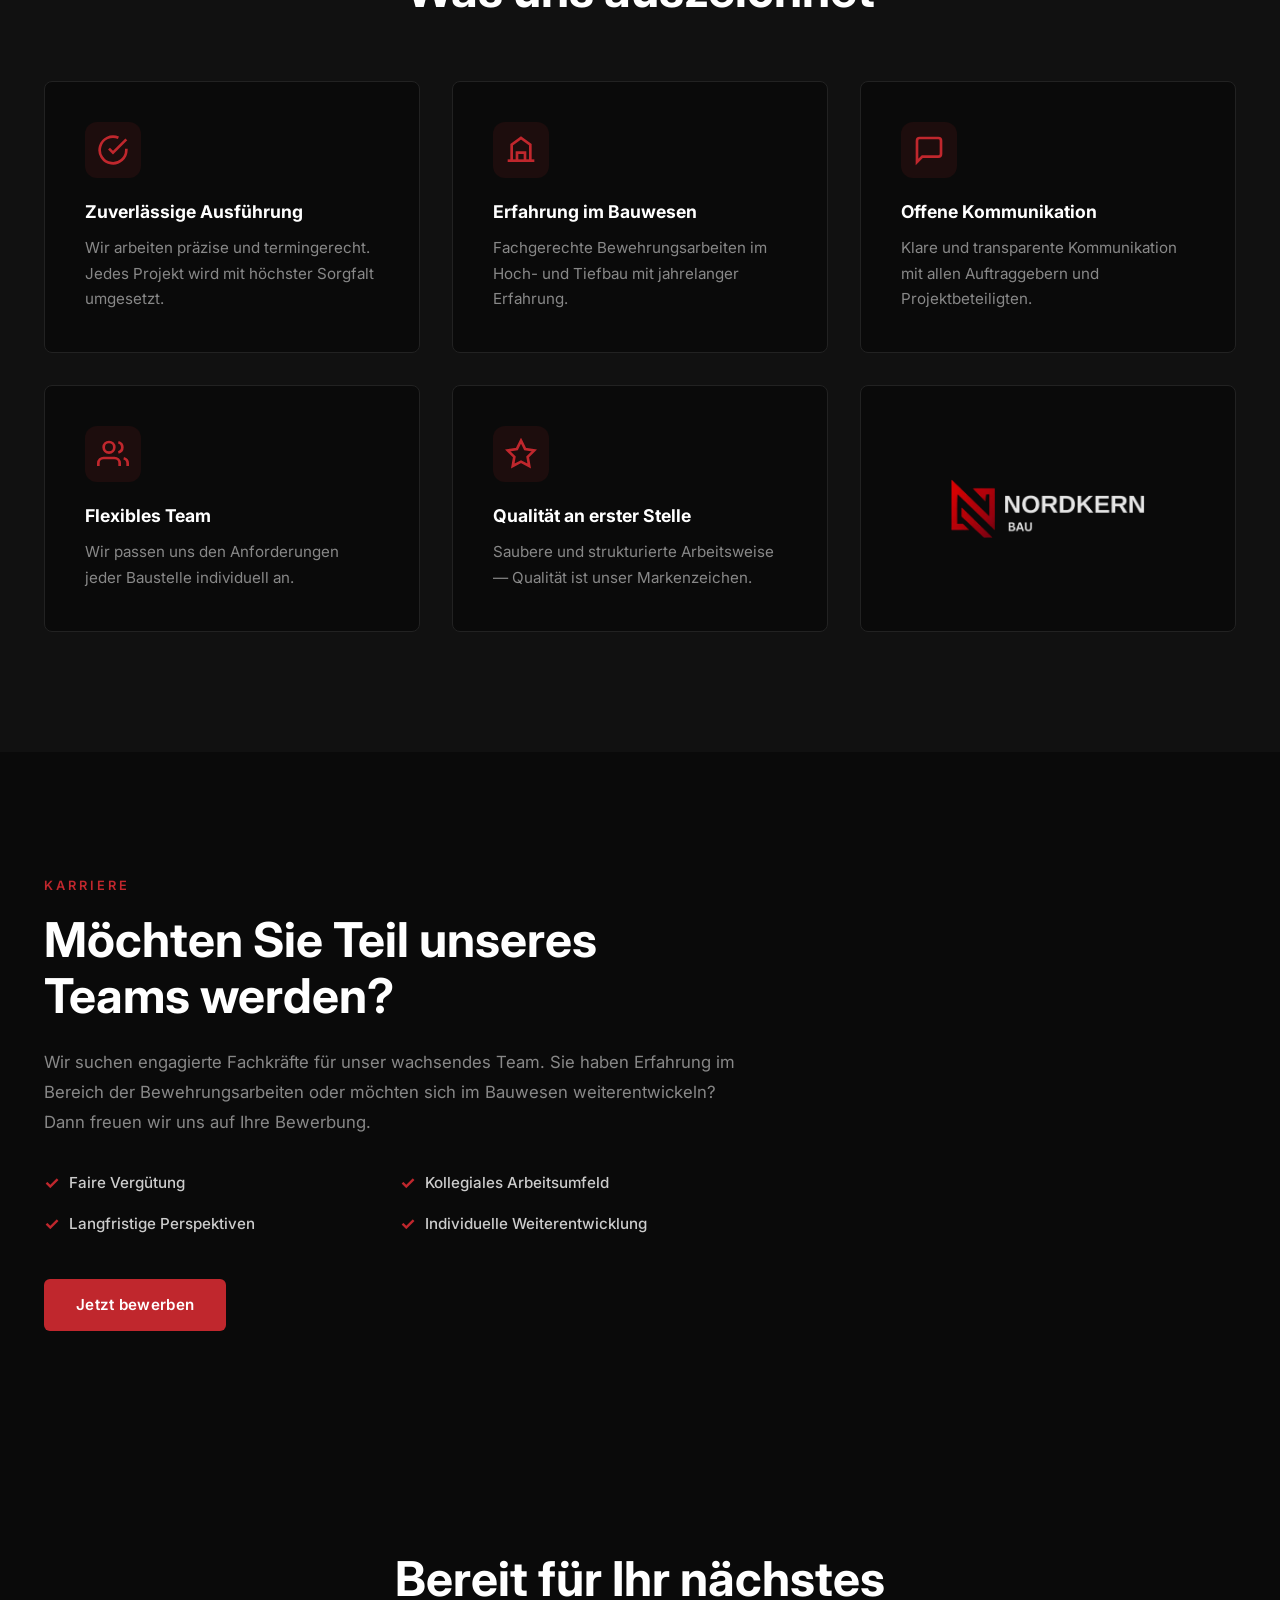
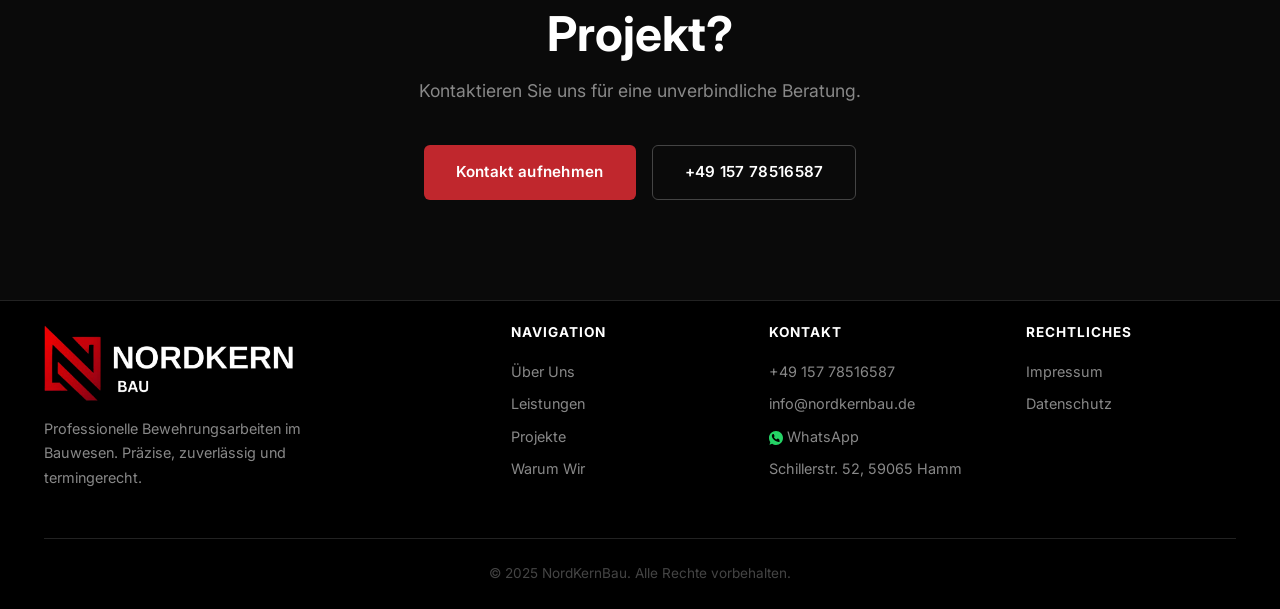
==== commit a6454988: "Add new foundation photo at gallery pos 4, shift others down" ====
--- a/index.html
+++ b/index.html
@@ -18,7 +18,7 @@
     <link rel="icon" type="image/x-icon" href="favicon.ico">
     <link rel="icon" type="image/png" sizes="32x32" href="favicon.png">
     <link rel="apple-touch-icon" href="favicon.png">
-    <link rel="stylesheet" href="style.css?v=12">
+    <link rel="stylesheet" href="style.css?v=13">
     <link rel="preconnect" href="https://fonts.googleapis.com">
     <link rel="preconnect" href="https://fonts.gstatic.com" crossorigin>
     <link href="https://fonts.googleapis.com/css2?family=Inter:wght@300;400;500;600;700;800&display=swap" rel="stylesheet">
@@ -180,6 +180,7 @@
                 <div class="gallery-item"><div class="gallery-item-inner"><img src="images/projekt-8.jpg" alt="Bewehrungsarbeiten" loading="lazy"></div></div>
                 <div class="gallery-item"><div class="gallery-item-inner"><img src="images/projekt-7.jpg" alt="Bewehrungsarbeiten" loading="lazy"></div></div>
                 <div class="gallery-item"><div class="gallery-item-inner"><img src="images/projekt-11.jpg" alt="Bewehrungsarbeiten" loading="lazy"></div></div>
+                <div class="gallery-item"><div class="gallery-item-inner"><img src="images/projekt-20.jpg" alt="Bewehrungsarbeiten" loading="lazy"></div></div>
                 <div class="gallery-item"><div class="gallery-item-inner"><img src="images/projekt-3.jpg" alt="Bodenplattenbewehrung" loading="lazy"></div></div>
                 <div class="gallery-item"><div class="gallery-item-inner"><img src="images/projekt-6.jpg" alt="Bewehrungsarbeiten" loading="lazy"></div></div>
                 <div class="gallery-item"><div class="gallery-item-inner"><img src="images/projekt-10.jpg" alt="Bewehrungsarbeiten" loading="lazy"></div></div>
@@ -365,6 +366,6 @@
         <svg viewBox="0 0 32 32" width="28" height="28" fill="#fff"><path d="M16.004 0h-.008C7.174 0 0 7.176 0 16c0 3.5 1.128 6.744 3.046 9.378L1.054 31.29l6.118-1.96A15.9 15.9 0 0 0 16.004 32C24.826 32 32 24.822 32 16S24.826 0 16.004 0zm9.335 22.594c-.39 1.1-1.932 2.014-3.17 2.28-.846.18-1.95.324-5.67-1.218-4.762-1.972-7.828-6.81-8.066-7.126-.23-.316-1.926-2.566-1.926-4.892s1.218-3.47 1.65-3.944c.39-.428 1.026-.642 1.636-.642.198 0 .376.01.536.018.432.018.648.044.934.724.356.852 1.224 2.986 1.33 3.204.108.216.216.504.07.79-.136.294-.252.476-.468.73-.216.254-.428.45-.644.724-.198.236-.42.49-.176.932.244.44 1.082 1.786 2.324 2.894 1.598 1.424 2.944 1.866 3.362 2.072.316.156.694.136.946-.118.32-.324.714-.862 1.114-1.394.284-.38.644-.428.994-.286.356.136 2.248 1.06 2.632 1.254.384.194.642.29.736.45.094.162.094.912-.296 2.012z"/></svg>
     </a>
 
-    <script src="script.js?v=12"></script>
+    <script src="script.js?v=13"></script>
 </body>
 </html>
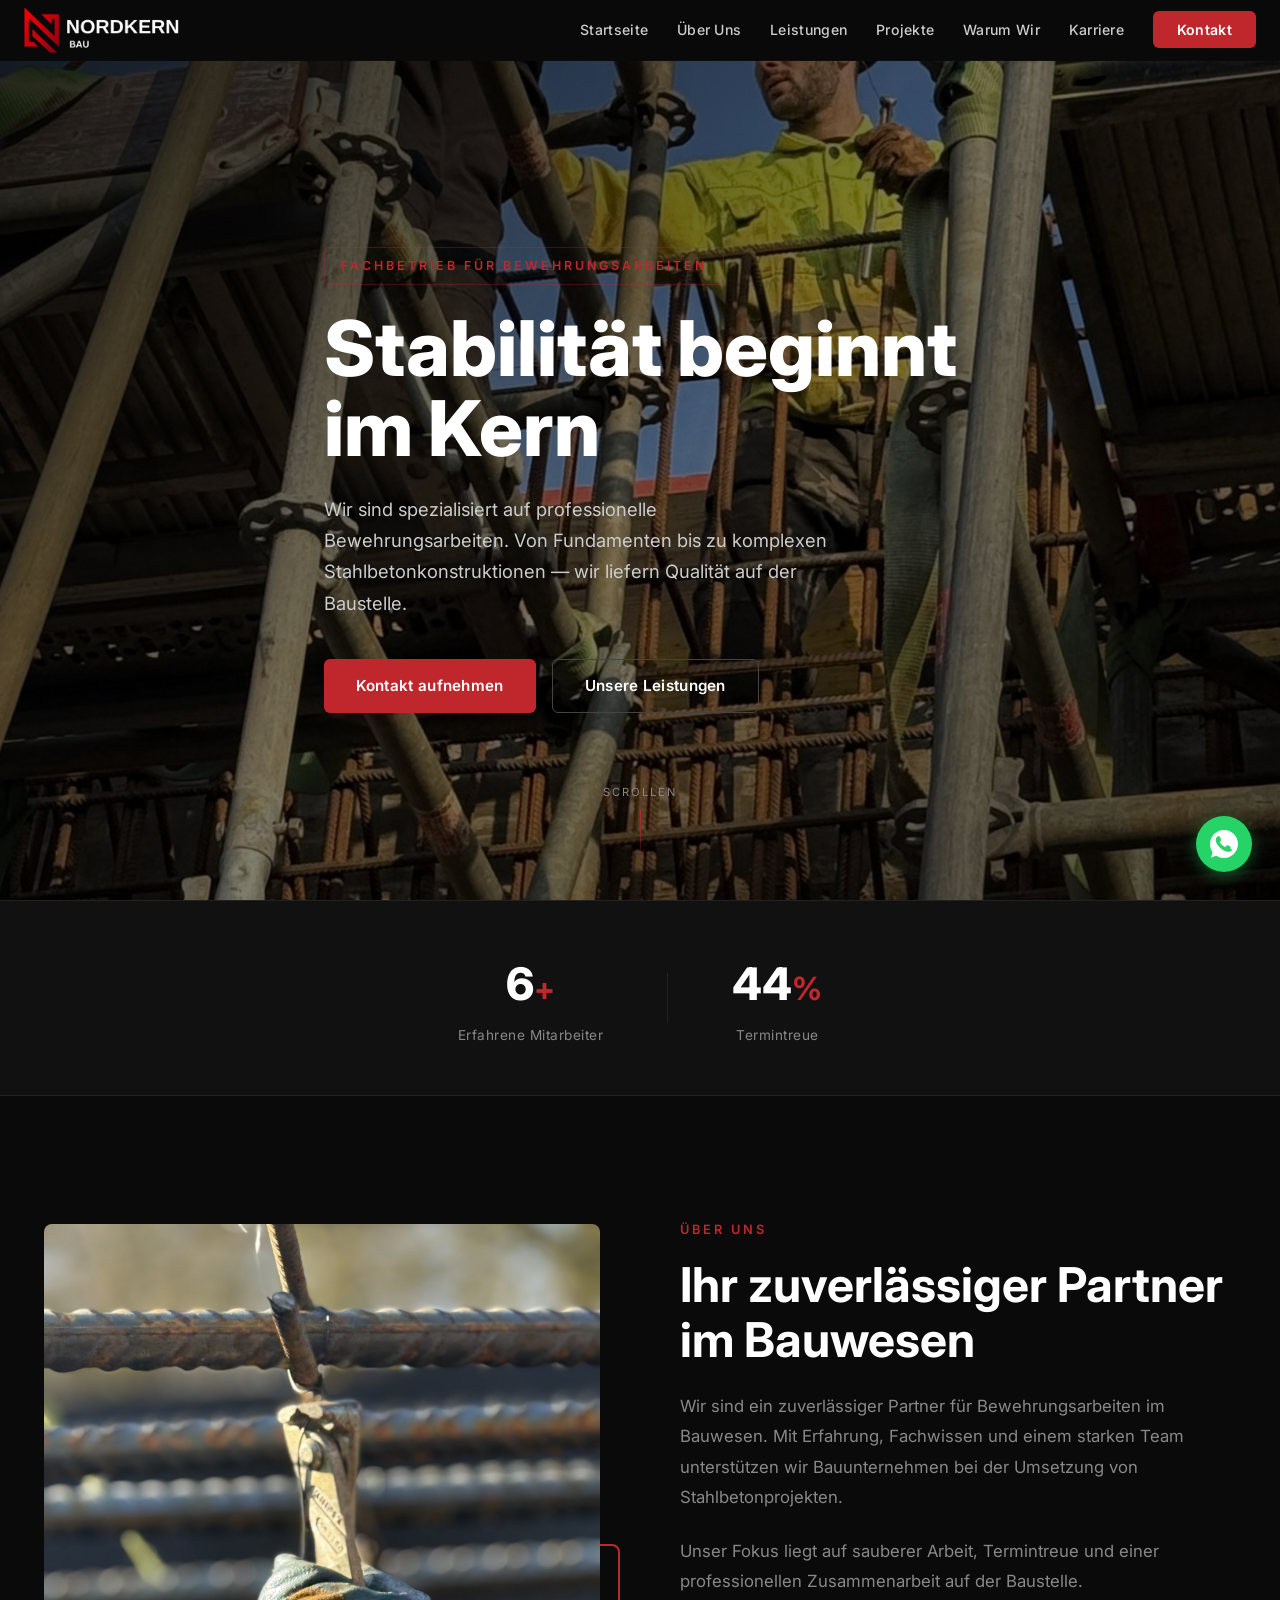
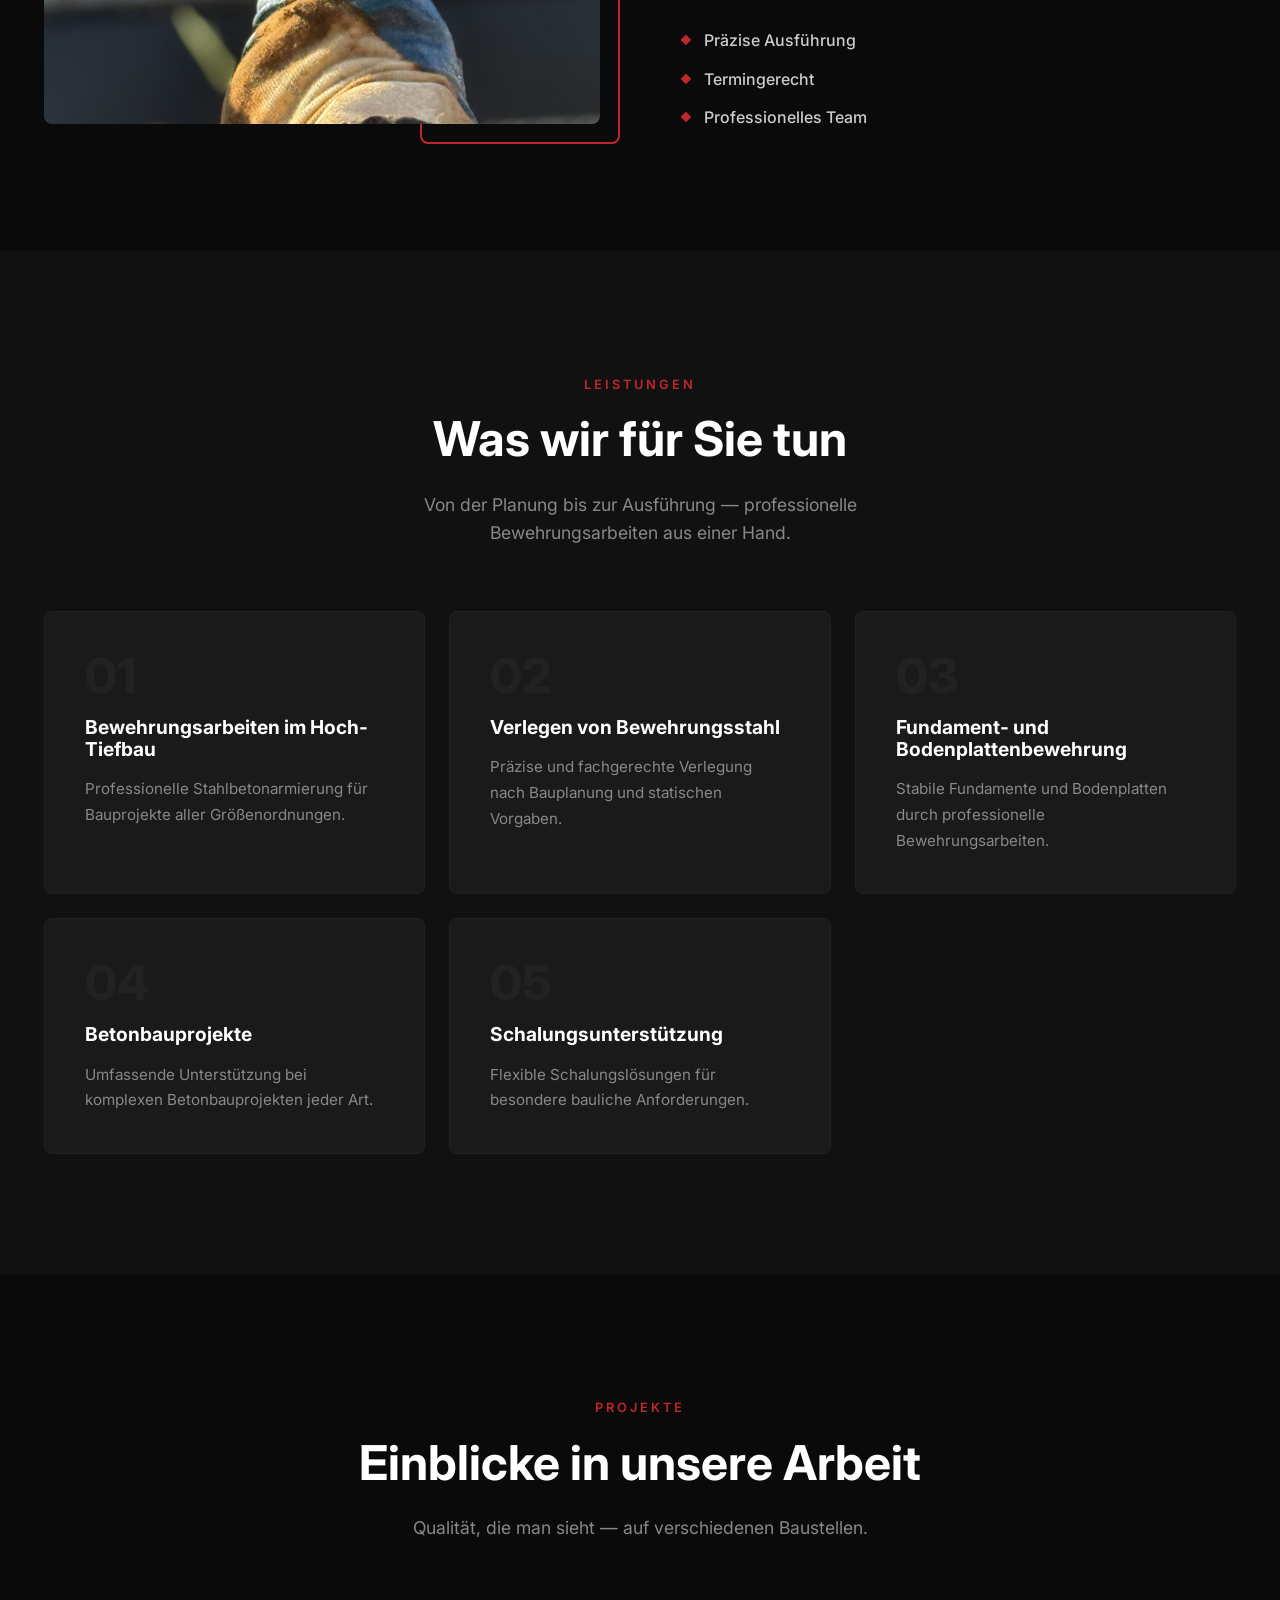
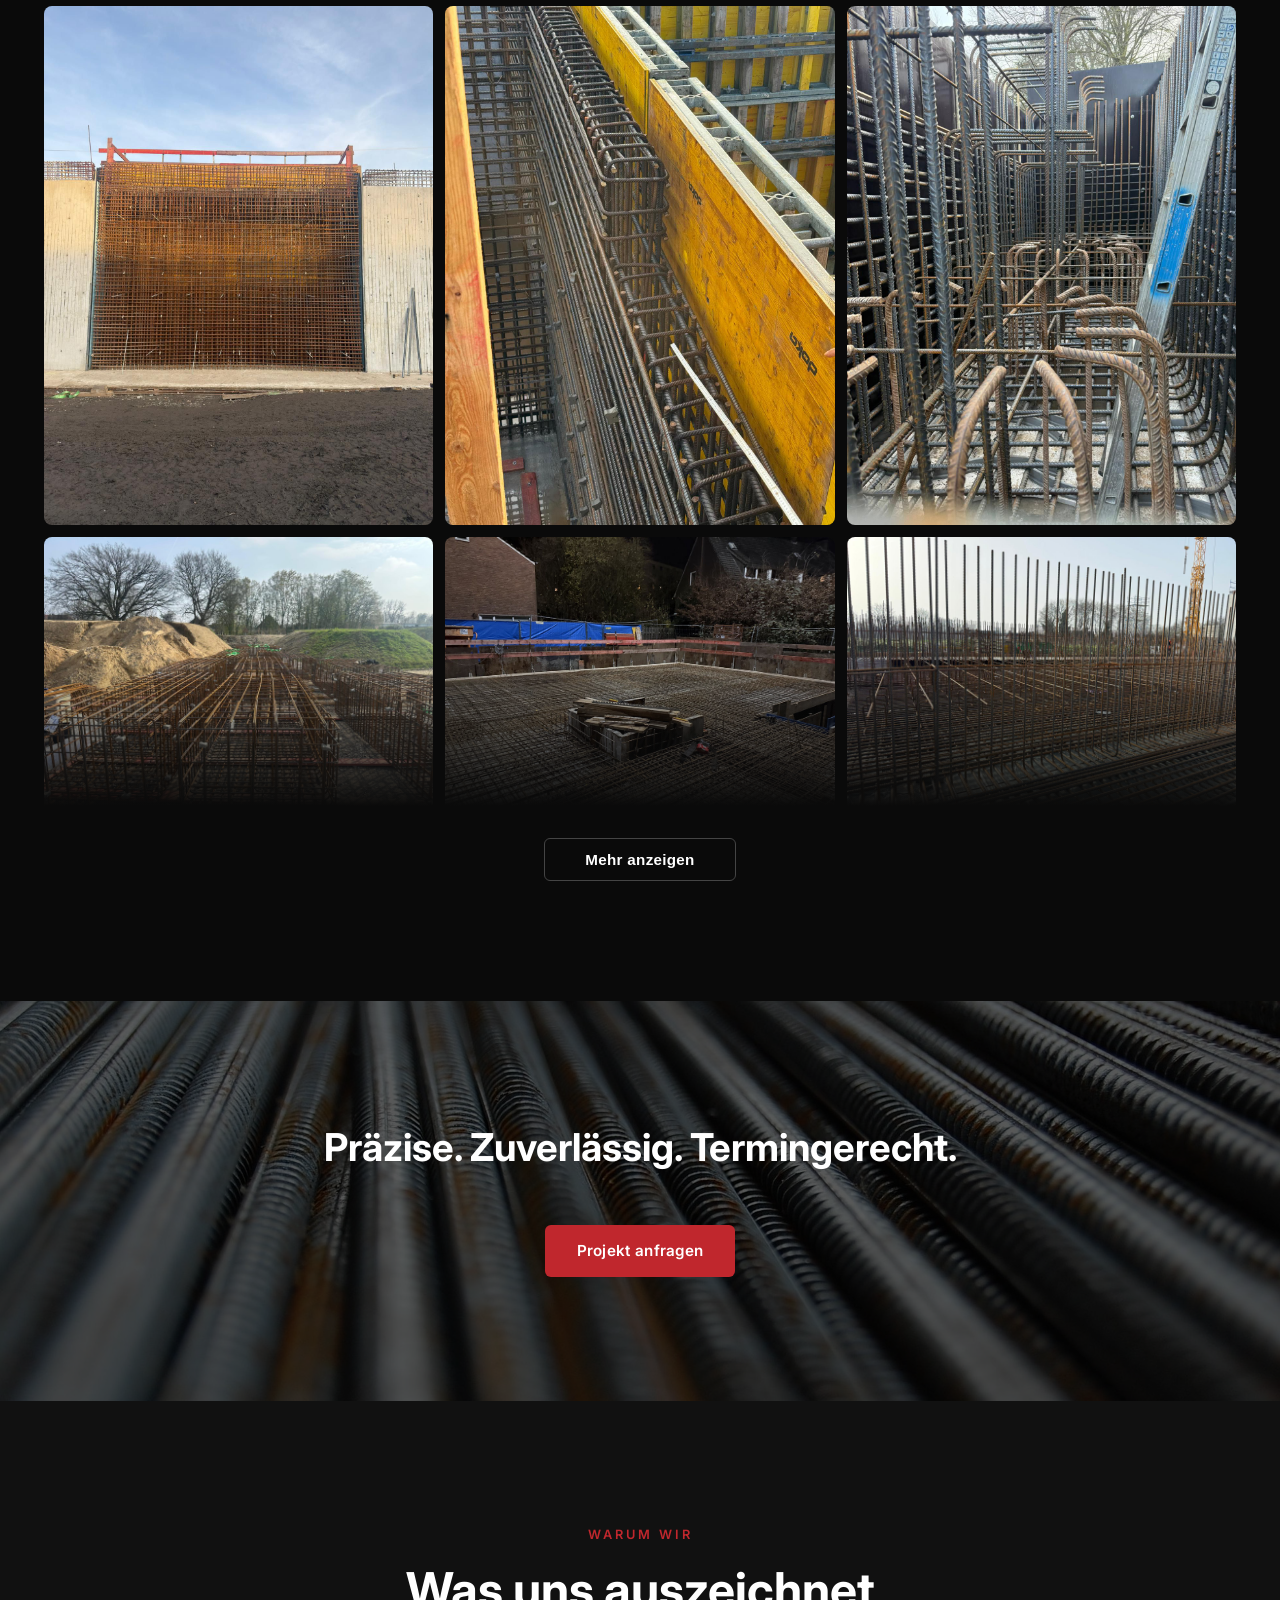
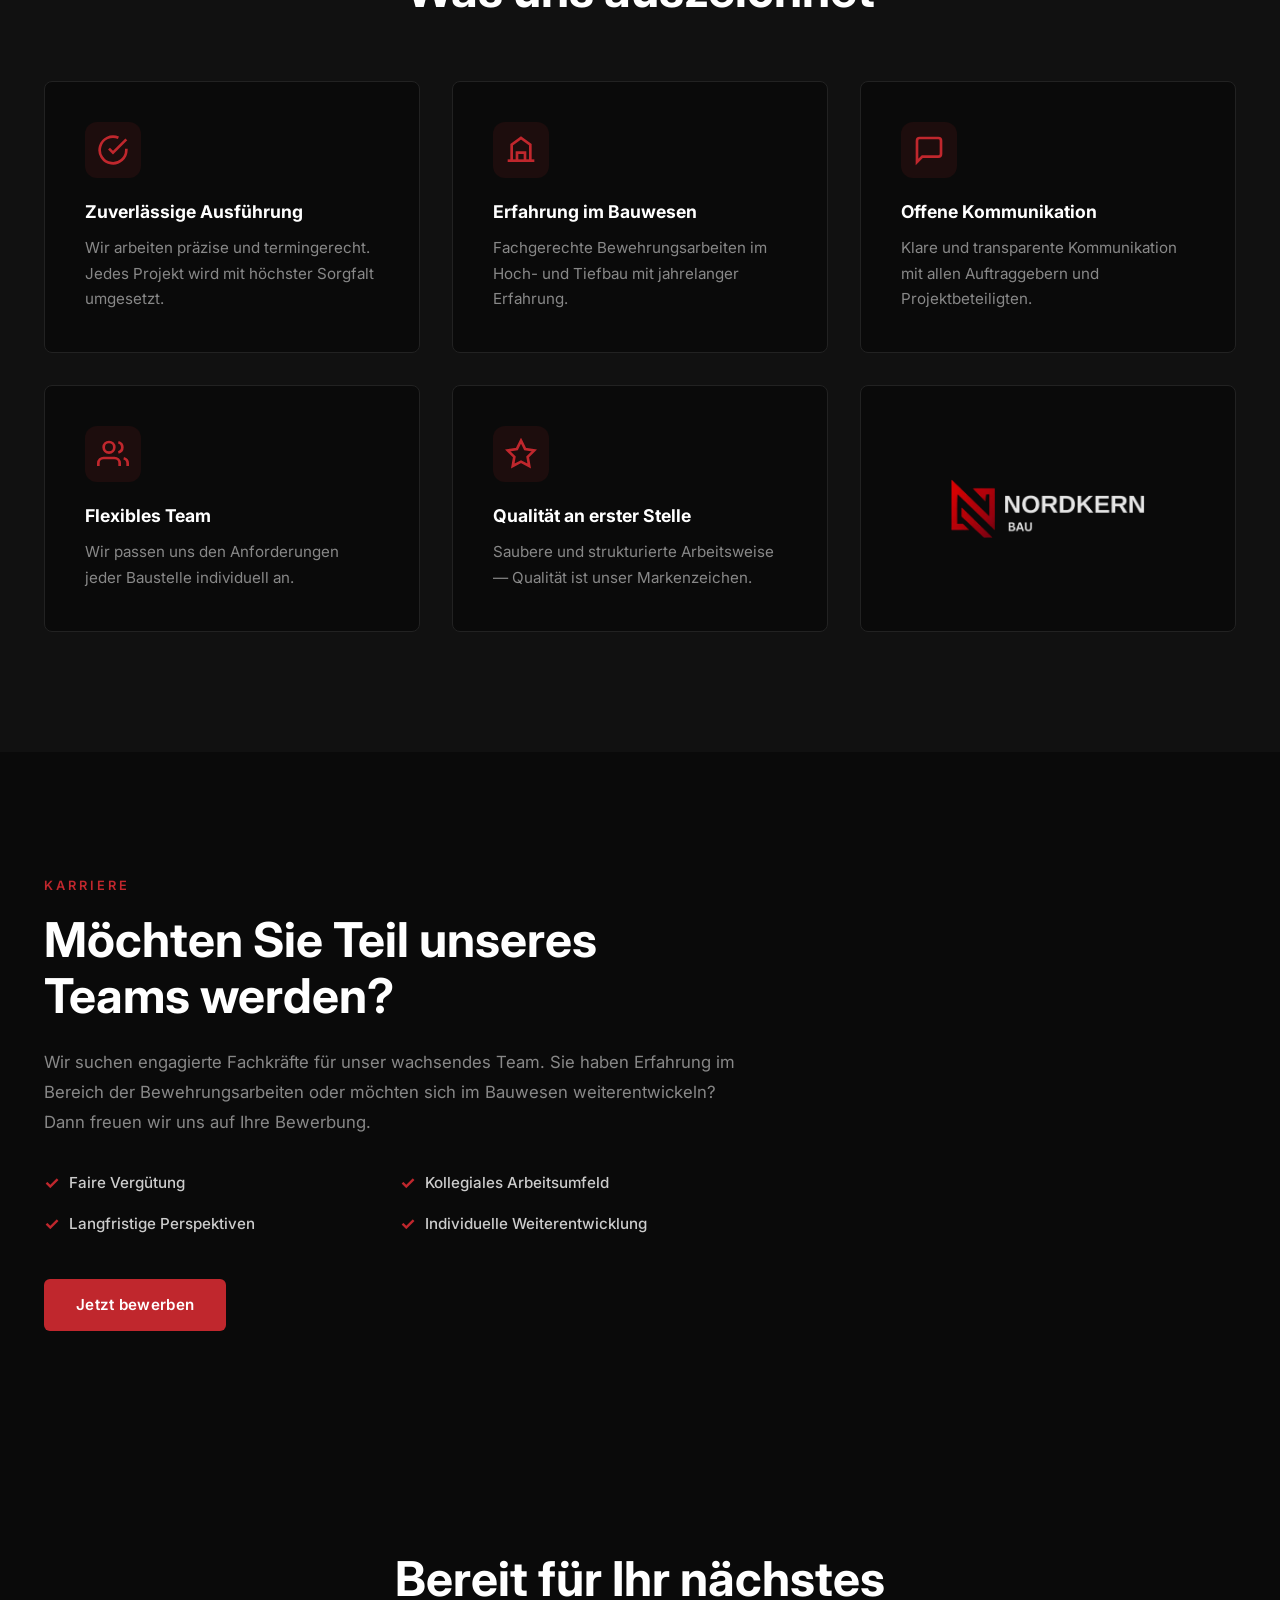
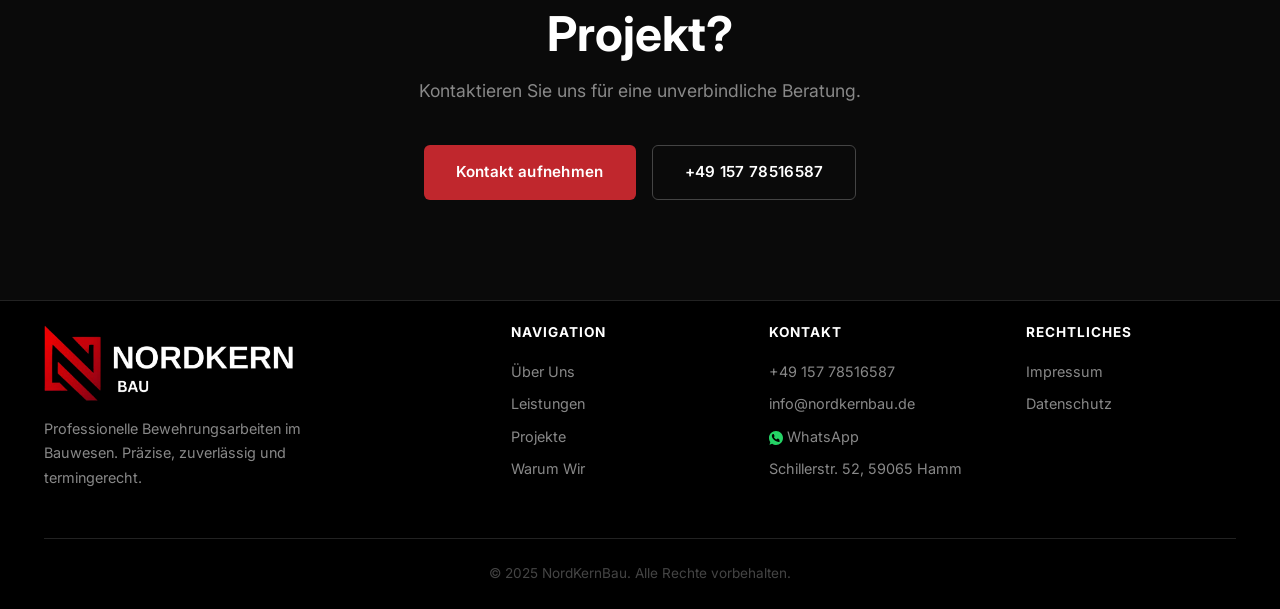
==== commit 3ae637f5: "Reorder gallery: 11→7, 7→11, 10→8, 8→9, 9→10" ====
--- a/index.html
+++ b/index.html
@@ -18,7 +18,7 @@
     <link rel="icon" type="image/x-icon" href="favicon.ico">
     <link rel="icon" type="image/png" sizes="32x32" href="favicon.png">
     <link rel="apple-touch-icon" href="favicon.png">
-    <link rel="stylesheet" href="style.css?v=13">
+    <link rel="stylesheet" href="style.css?v=14">
     <link rel="preconnect" href="https://fonts.googleapis.com">
     <link rel="preconnect" href="https://fonts.gstatic.com" crossorigin>
     <link href="https://fonts.googleapis.com/css2?family=Inter:wght@300;400;500;600;700;800&display=swap" rel="stylesheet">
@@ -183,11 +183,11 @@
                 <div class="gallery-item"><div class="gallery-item-inner"><img src="images/projekt-20.jpg" alt="Bewehrungsarbeiten" loading="lazy"></div></div>
                 <div class="gallery-item"><div class="gallery-item-inner"><img src="images/projekt-3.jpg" alt="Bodenplattenbewehrung" loading="lazy"></div></div>
                 <div class="gallery-item"><div class="gallery-item-inner"><img src="images/projekt-6.jpg" alt="Bewehrungsarbeiten" loading="lazy"></div></div>
-                <div class="gallery-item"><div class="gallery-item-inner"><img src="images/projekt-10.jpg" alt="Bewehrungsarbeiten" loading="lazy"></div></div>
+                <div class="gallery-item"><div class="gallery-item-inner"><img src="images/projekt-16.jpg" alt="Bewehrungsarbeiten" loading="lazy"></div></div>
+                <div class="gallery-item"><div class="gallery-item-inner"><img src="images/projekt-15.jpg" alt="Bewehrungsarbeiten" loading="lazy"></div></div>
                 <div class="gallery-item"><div class="gallery-item-inner"><img src="images/projekt-14.jpg" alt="Bewehrungsarbeiten" loading="lazy"></div></div>
                 <div class="gallery-item"><div class="gallery-item-inner"><img src="images/projekt-12.jpg" alt="Bewehrungsarbeiten" loading="lazy"></div></div>
-                <div class="gallery-item"><div class="gallery-item-inner"><img src="images/projekt-15.jpg" alt="Bewehrungsarbeiten" loading="lazy"></div></div>
-                <div class="gallery-item"><div class="gallery-item-inner"><img src="images/projekt-16.jpg" alt="Bewehrungsarbeiten" loading="lazy"></div></div>
+                <div class="gallery-item"><div class="gallery-item-inner"><img src="images/projekt-10.jpg" alt="Bewehrungsarbeiten" loading="lazy"></div></div>
                 <div class="gallery-item"><div class="gallery-item-inner"><img src="images/projekt-17.jpg" alt="Bewehrungsarbeiten" loading="lazy"></div></div>
                 <div class="gallery-item"><div class="gallery-item-inner"><img src="images/projekt-18.jpg" alt="Bewehrungsarbeiten" loading="lazy"></div></div>
                 <div class="gallery-item"><div class="gallery-item-inner"><img src="images/projekt-19.jpg" alt="Bewehrungsarbeiten" loading="lazy"></div></div>
@@ -366,6 +366,6 @@
         <svg viewBox="0 0 32 32" width="28" height="28" fill="#fff"><path d="M16.004 0h-.008C7.174 0 0 7.176 0 16c0 3.5 1.128 6.744 3.046 9.378L1.054 31.29l6.118-1.96A15.9 15.9 0 0 0 16.004 32C24.826 32 32 24.822 32 16S24.826 0 16.004 0zm9.335 22.594c-.39 1.1-1.932 2.014-3.17 2.28-.846.18-1.95.324-5.67-1.218-4.762-1.972-7.828-6.81-8.066-7.126-.23-.316-1.926-2.566-1.926-4.892s1.218-3.47 1.65-3.944c.39-.428 1.026-.642 1.636-.642.198 0 .376.01.536.018.432.018.648.044.934.724.356.852 1.224 2.986 1.33 3.204.108.216.216.504.07.79-.136.294-.252.476-.468.73-.216.254-.428.45-.644.724-.198.236-.42.49-.176.932.244.44 1.082 1.786 2.324 2.894 1.598 1.424 2.944 1.866 3.362 2.072.316.156.694.136.946-.118.32-.324.714-.862 1.114-1.394.284-.38.644-.428.994-.286.356.136 2.248 1.06 2.632 1.254.384.194.642.29.736.45.094.162.094.912-.296 2.012z"/></svg>
     </a>
 
-    <script src="script.js?v=13"></script>
+    <script src="script.js?v=14"></script>
 </body>
 </html>
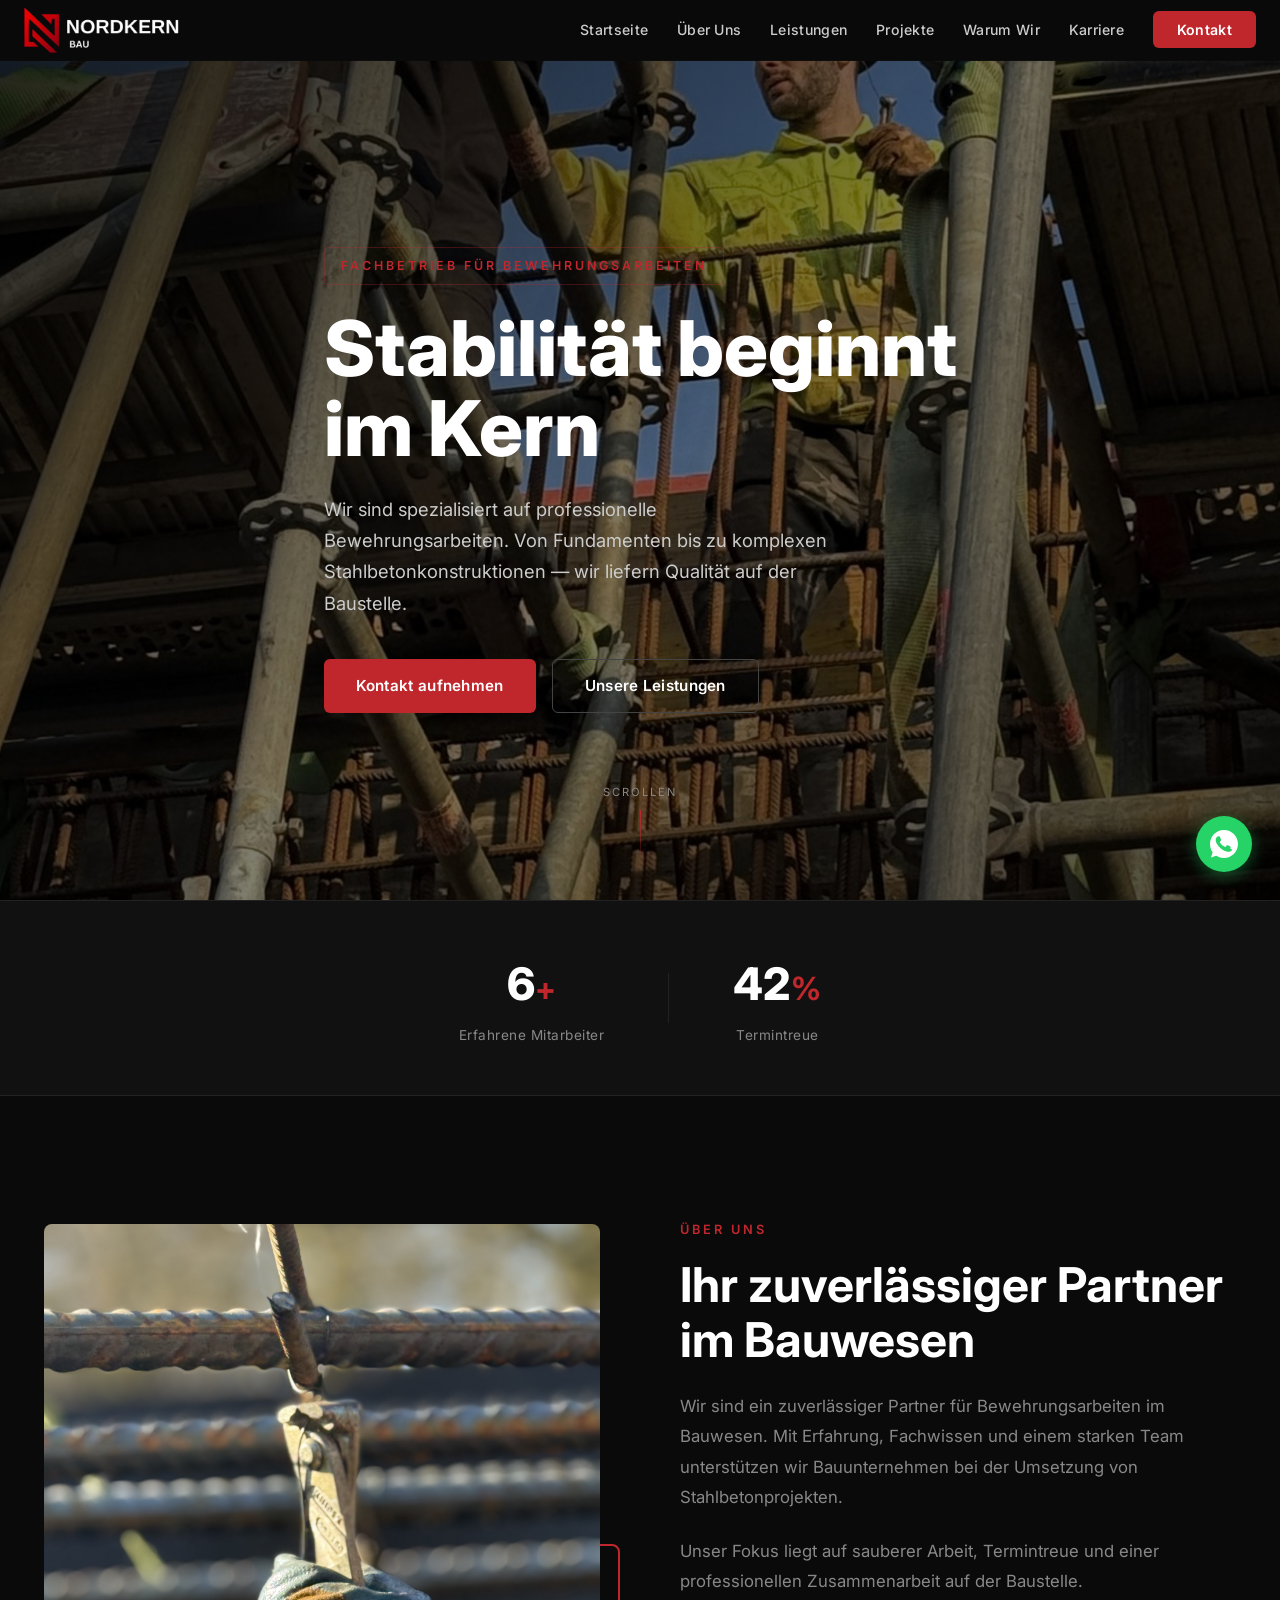
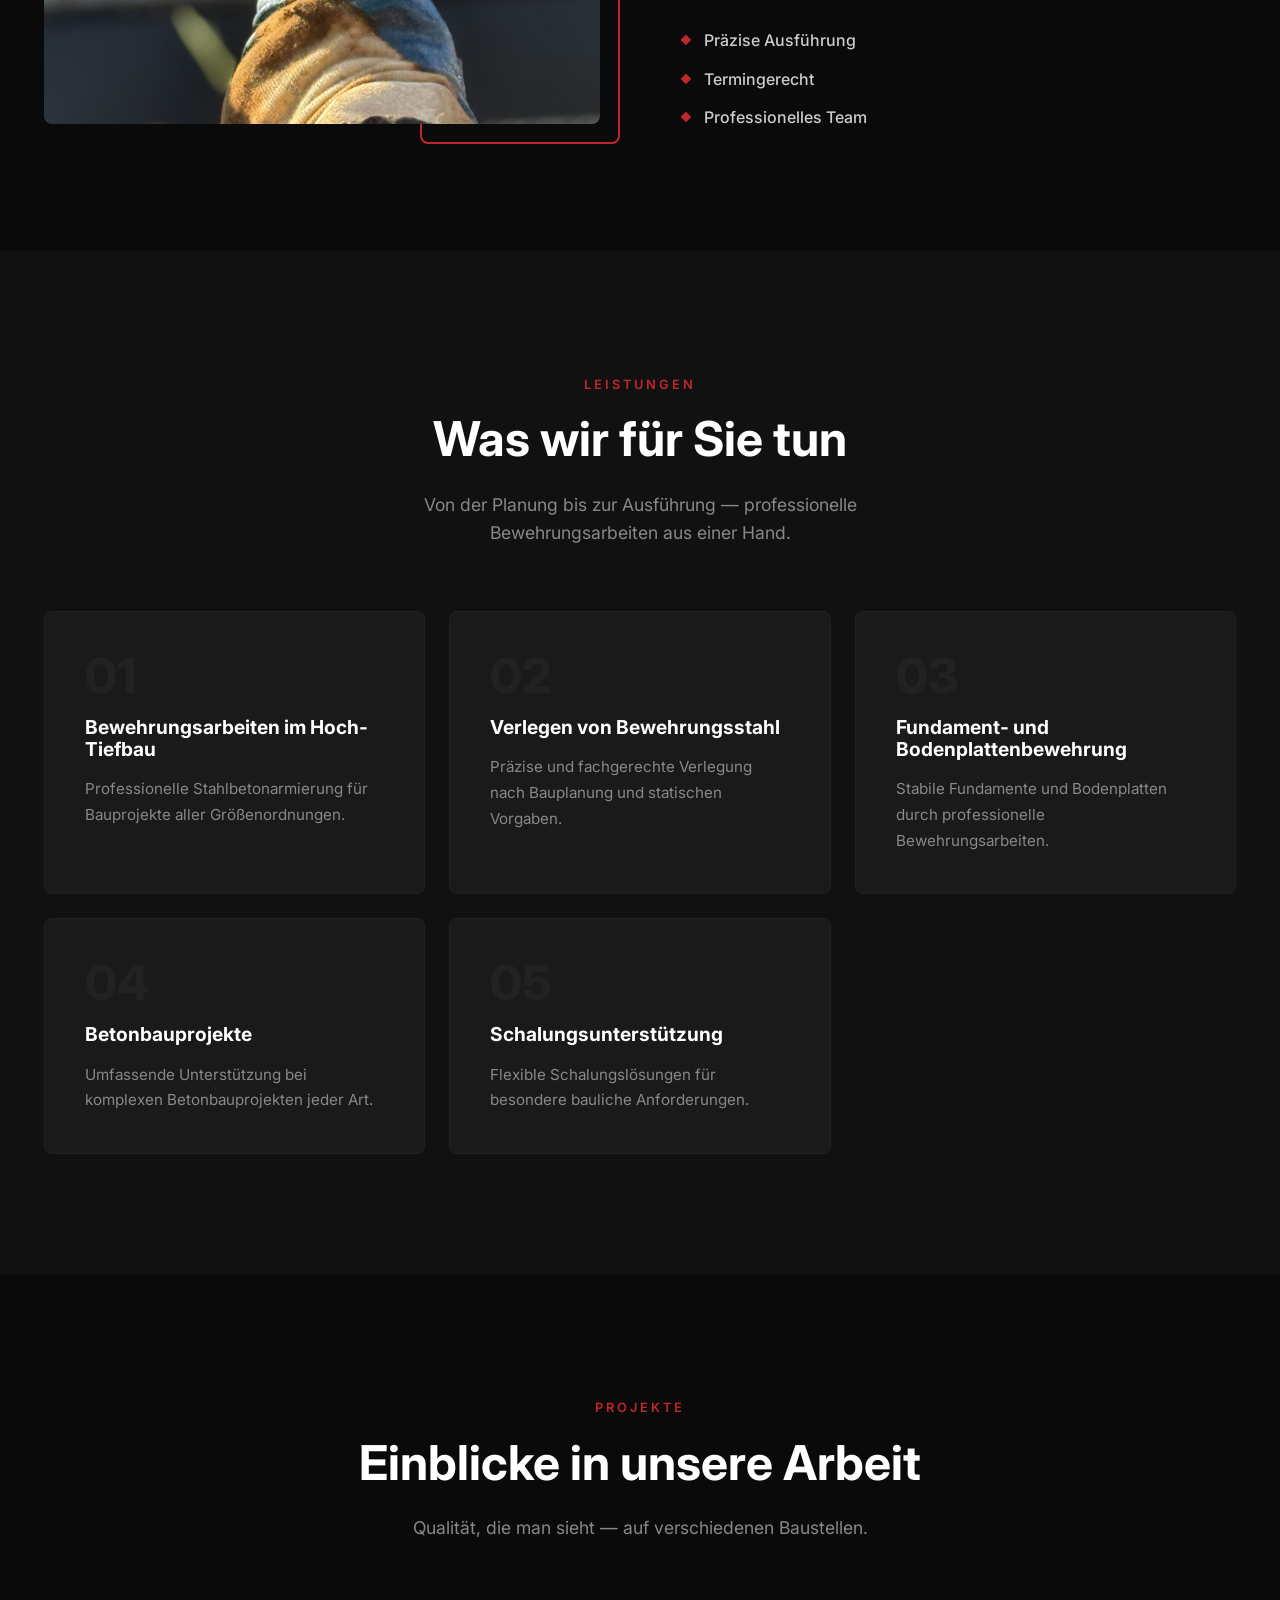
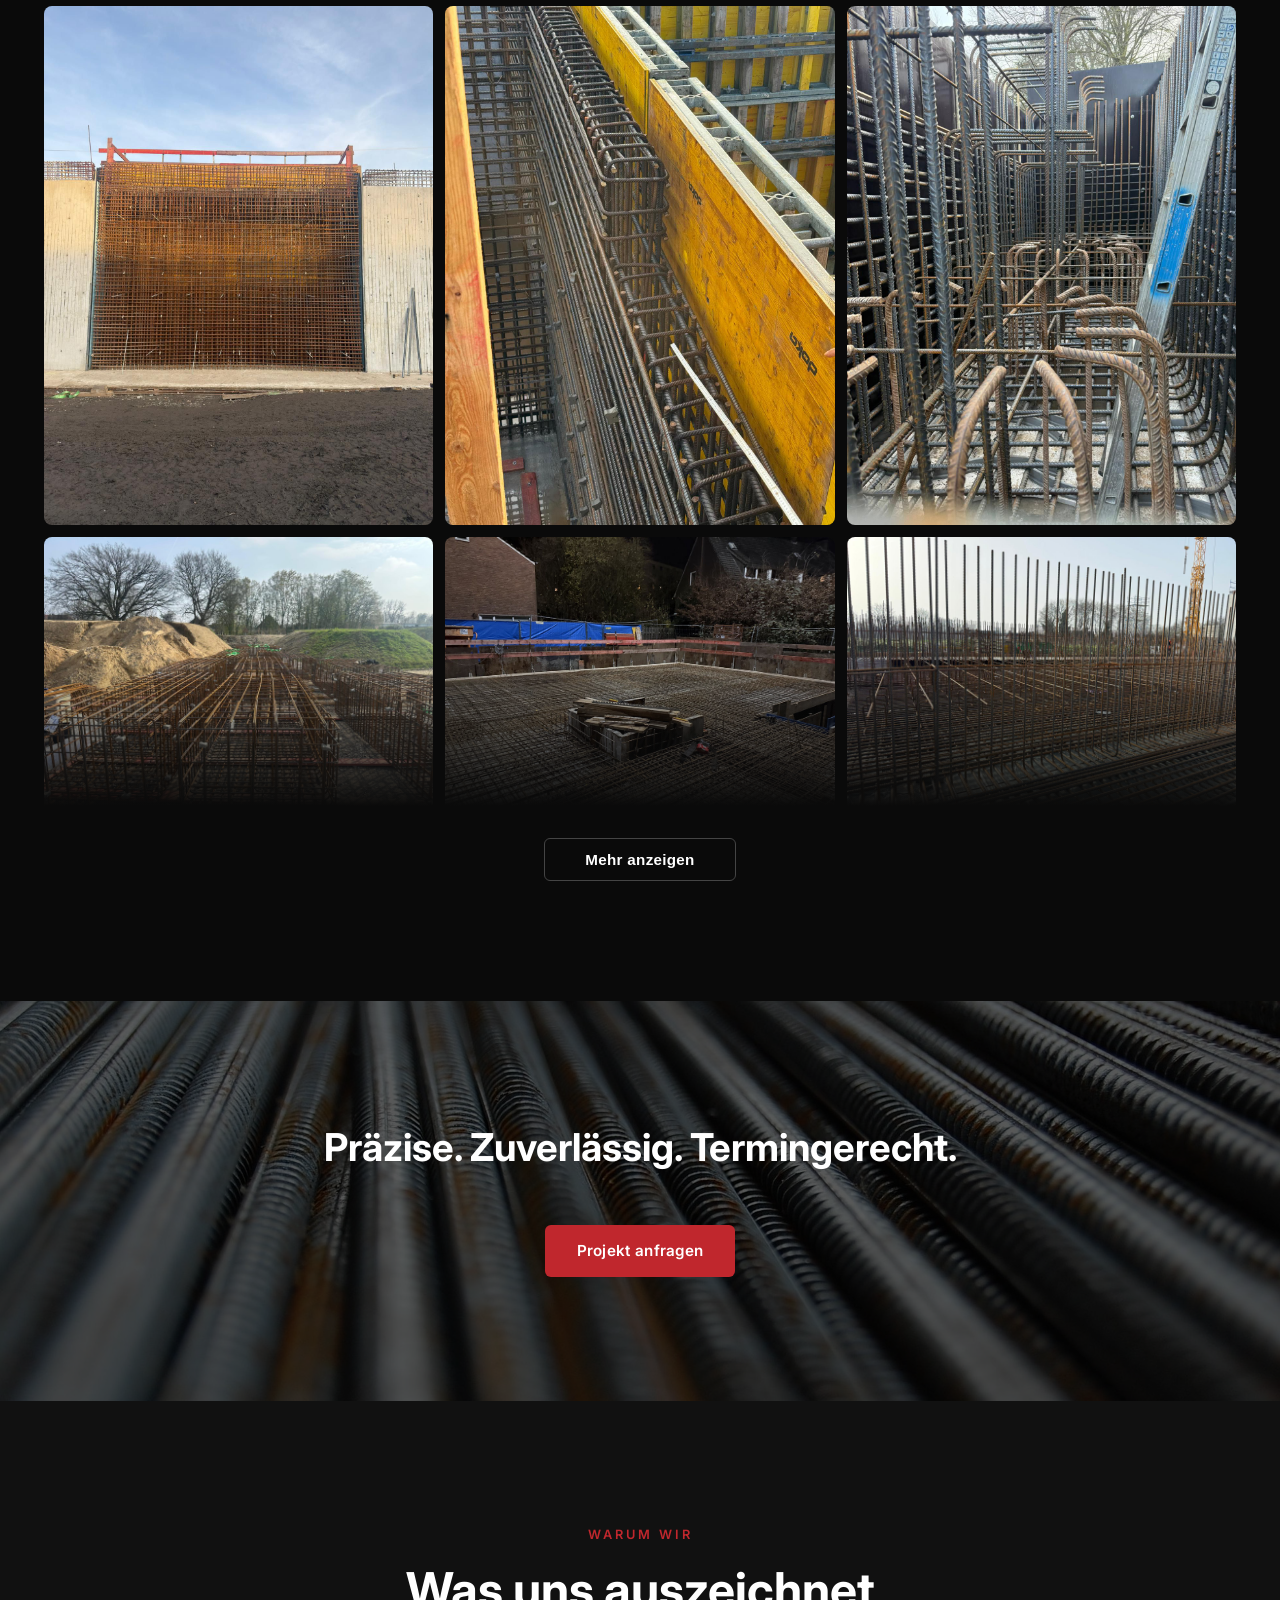
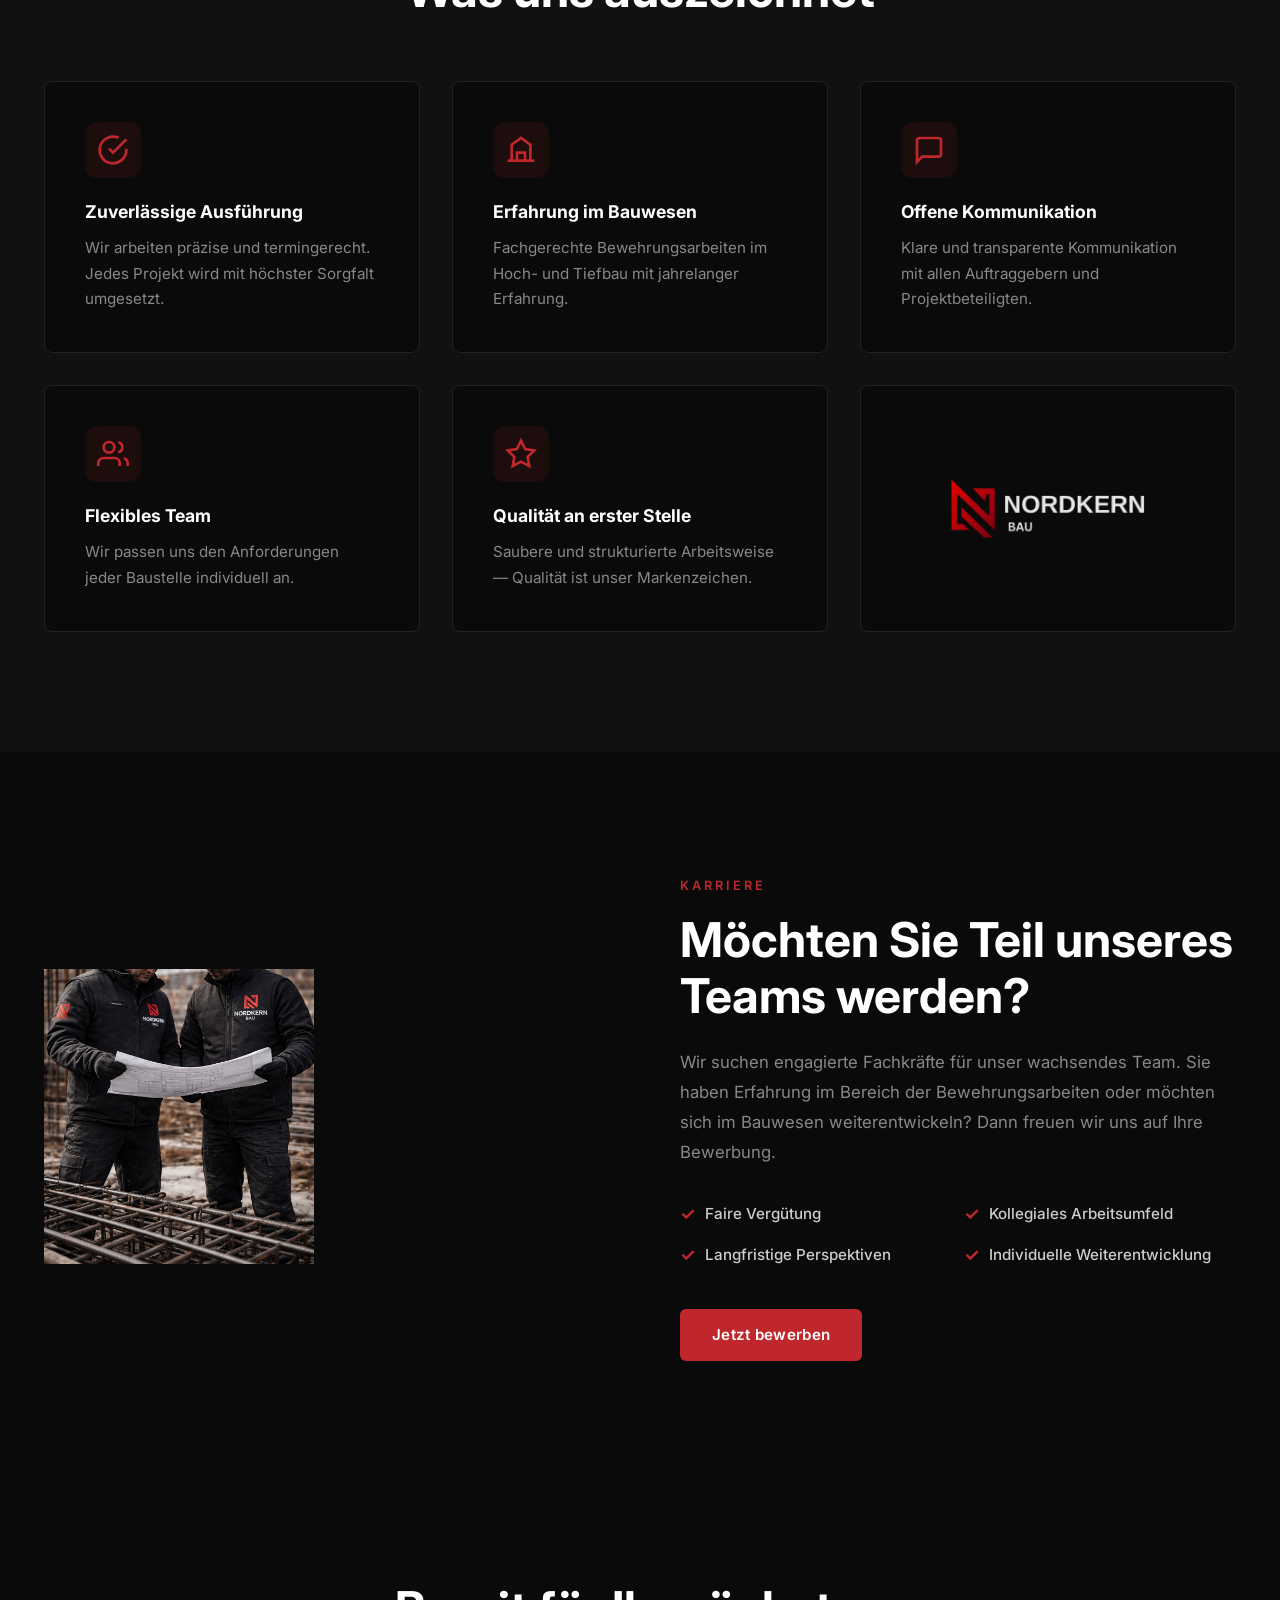
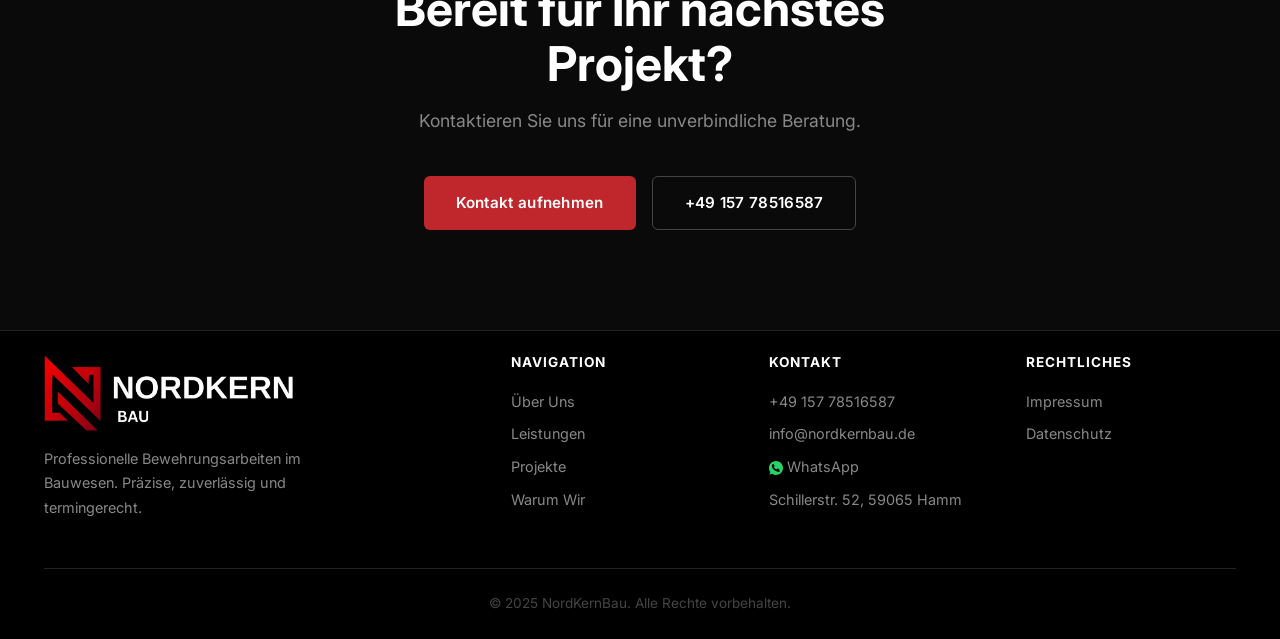
==== commit 7c9a6d24: "Add karriere team photo to career section Co-Authored-By: Claude Opus 4.6 <noreply@anthropic.com>" ====
--- a/index.html
+++ b/index.html
@@ -274,7 +274,12 @@
     <!-- Work With Us Section -->
     <section id="karriere" class="work-with-us">
         <div class="container">
-            <div class="wwu-grid wwu-grid-no-images">
+            <div class="wwu-grid">
+                <div class="wwu-images">
+                    <div class="wwu-img-main">
+                        <img src="images/karriere.jpg" alt="NordKernBau Team">
+                    </div>
+                </div>
                 <div class="wwu-text">
                     <span class="section-tag">Karriere</span>
                     <h2>Möchten Sie Teil unseres Teams werden?</h2>
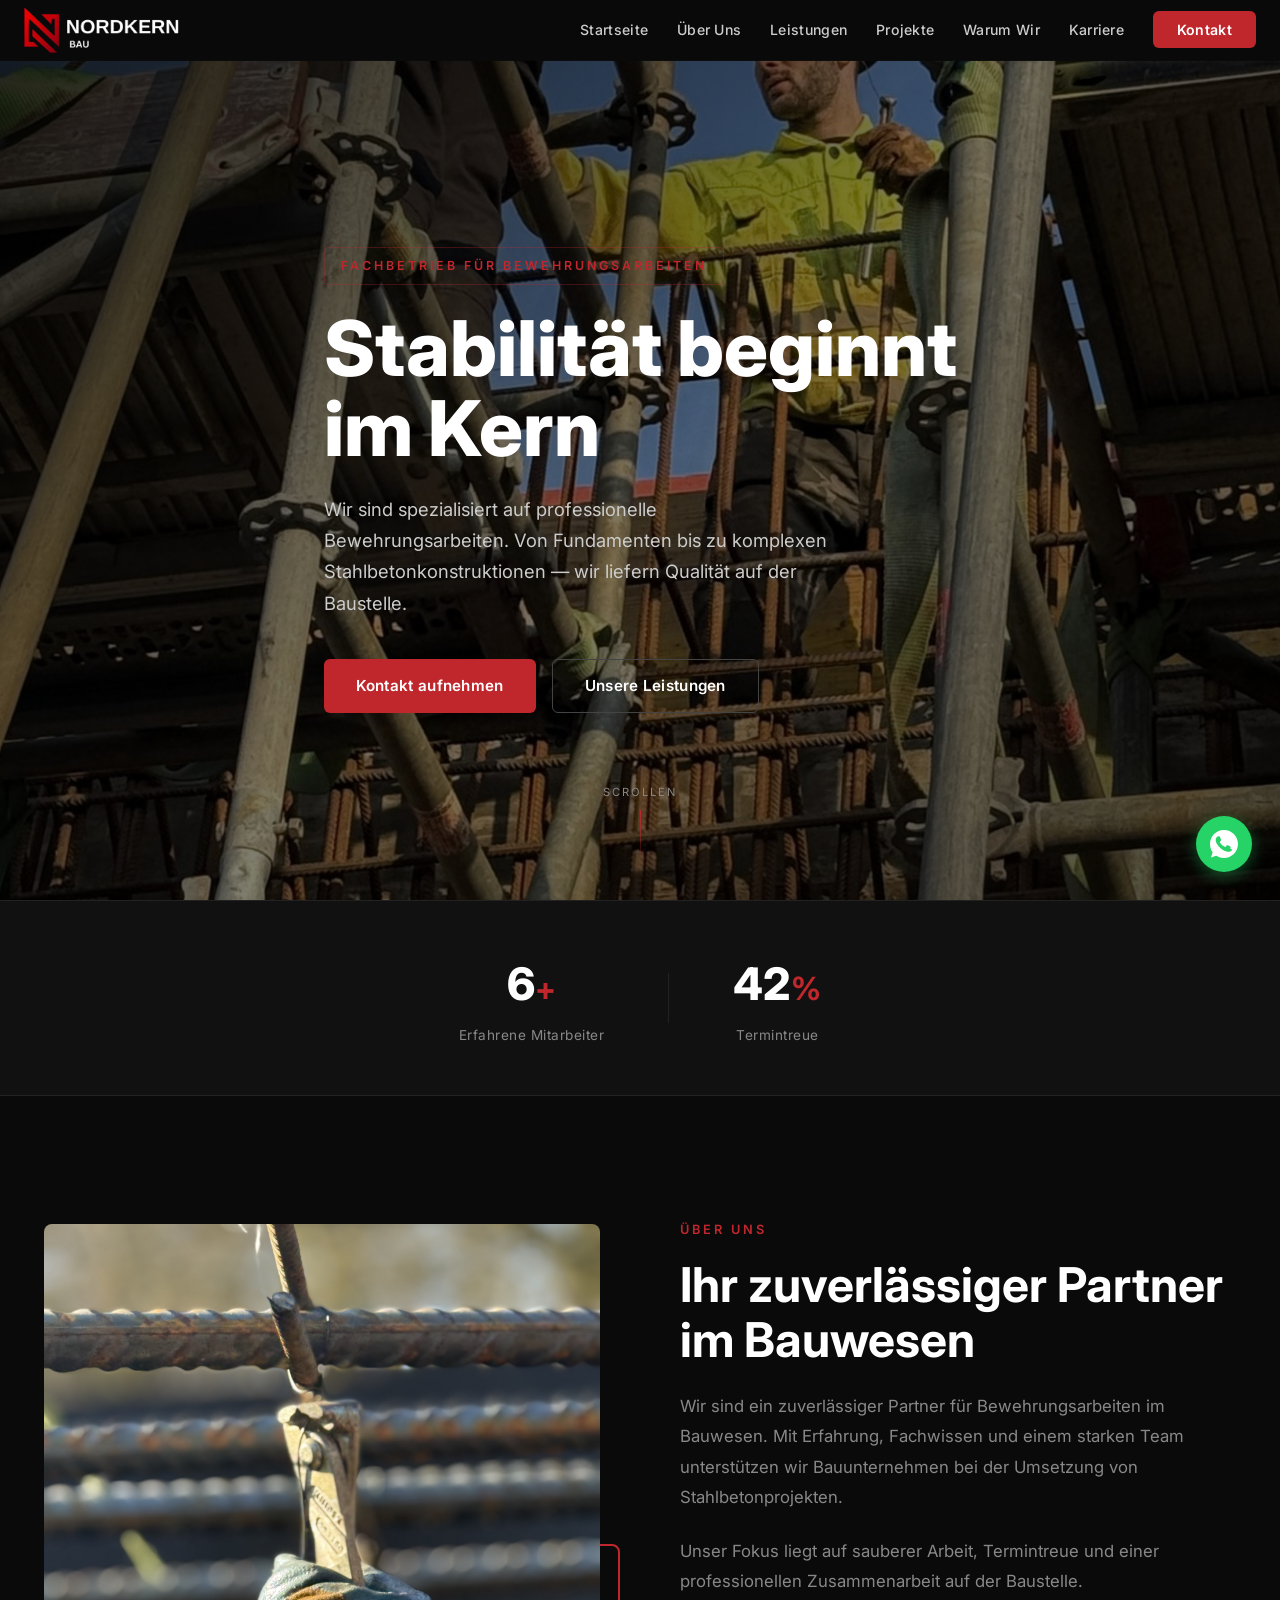
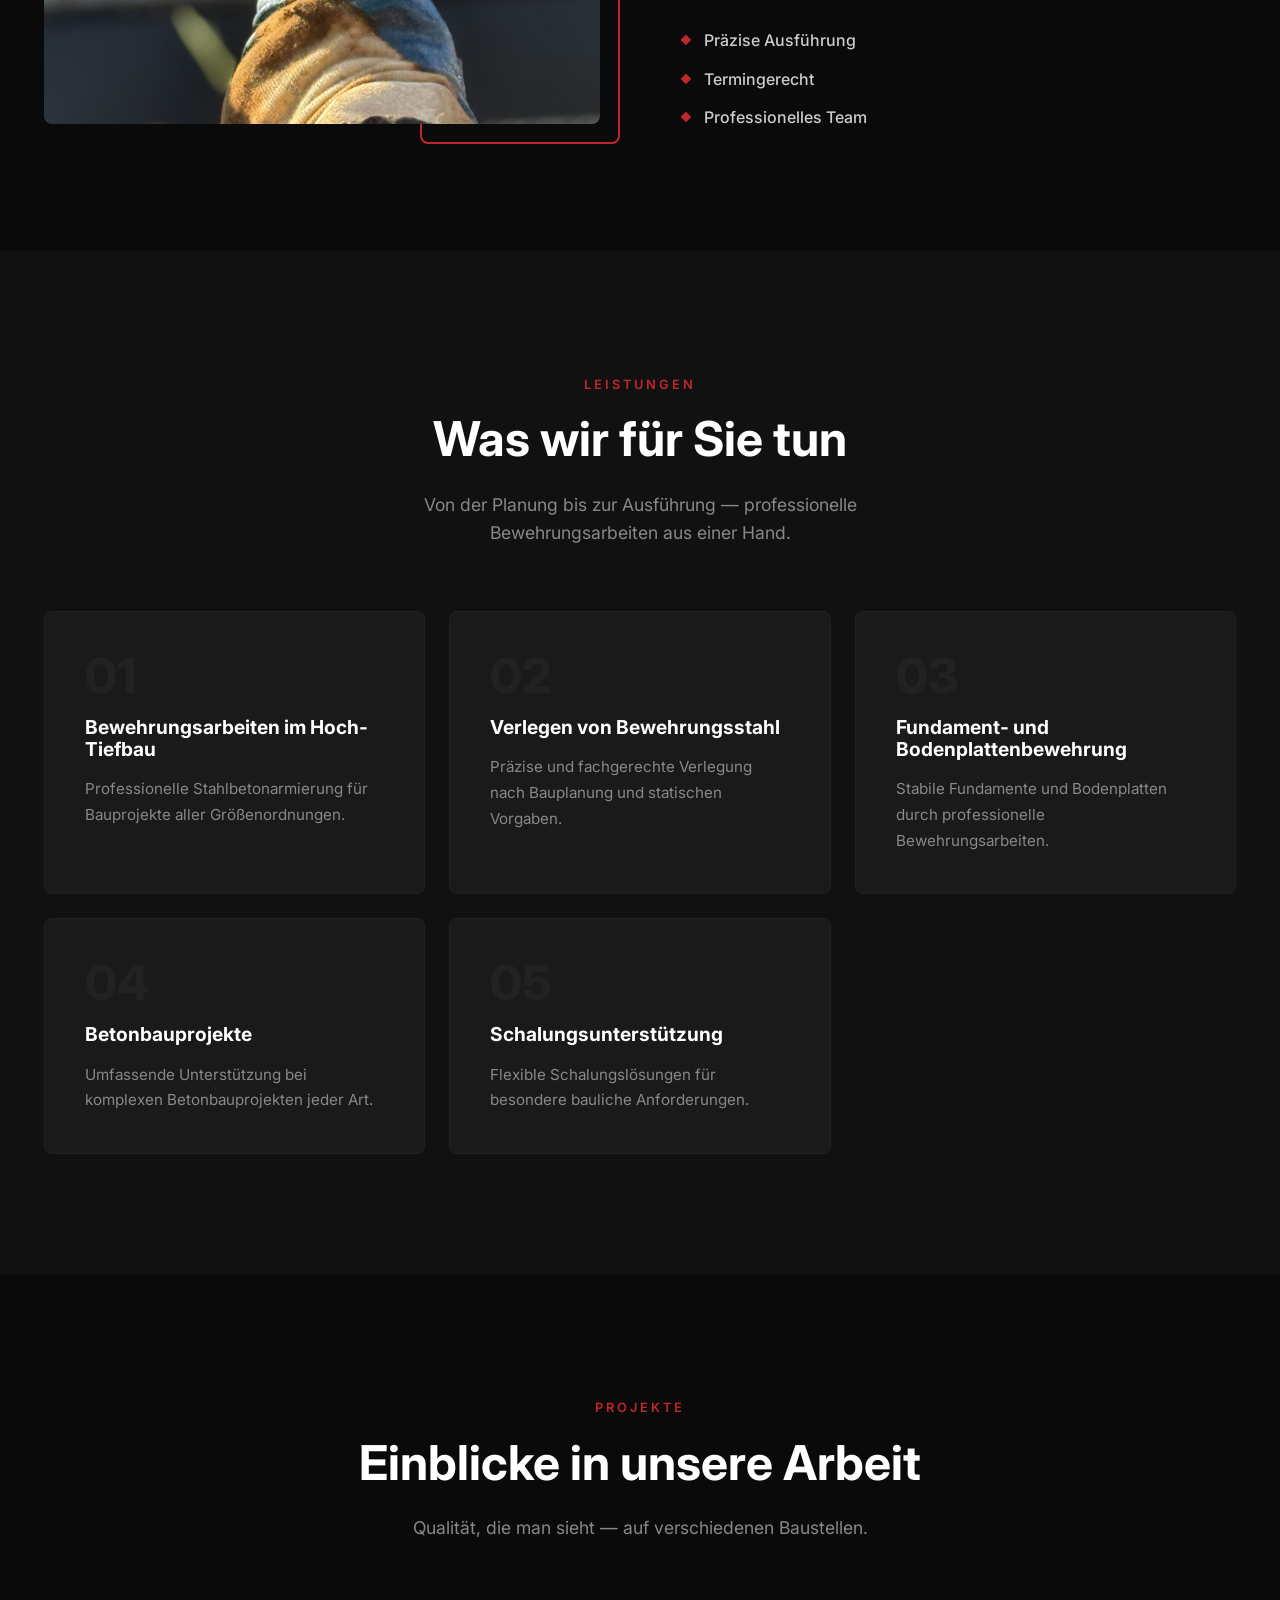
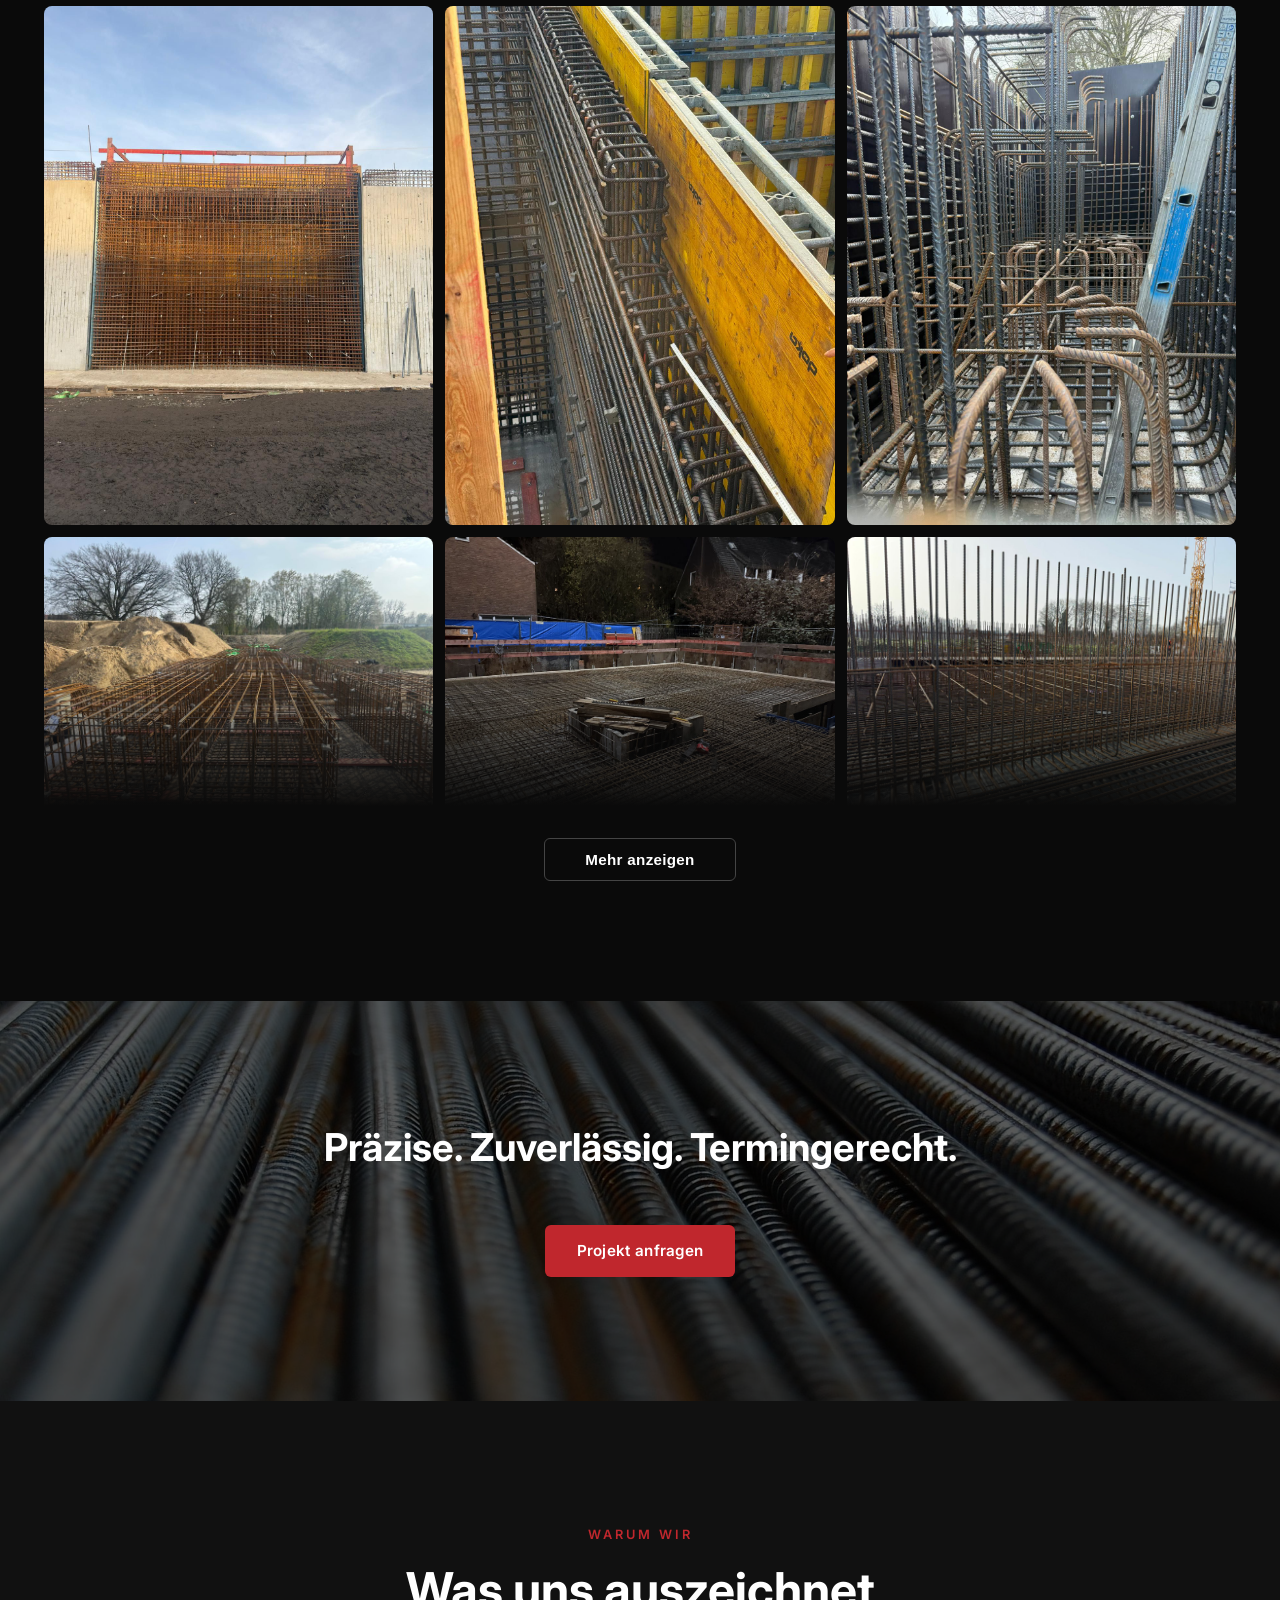
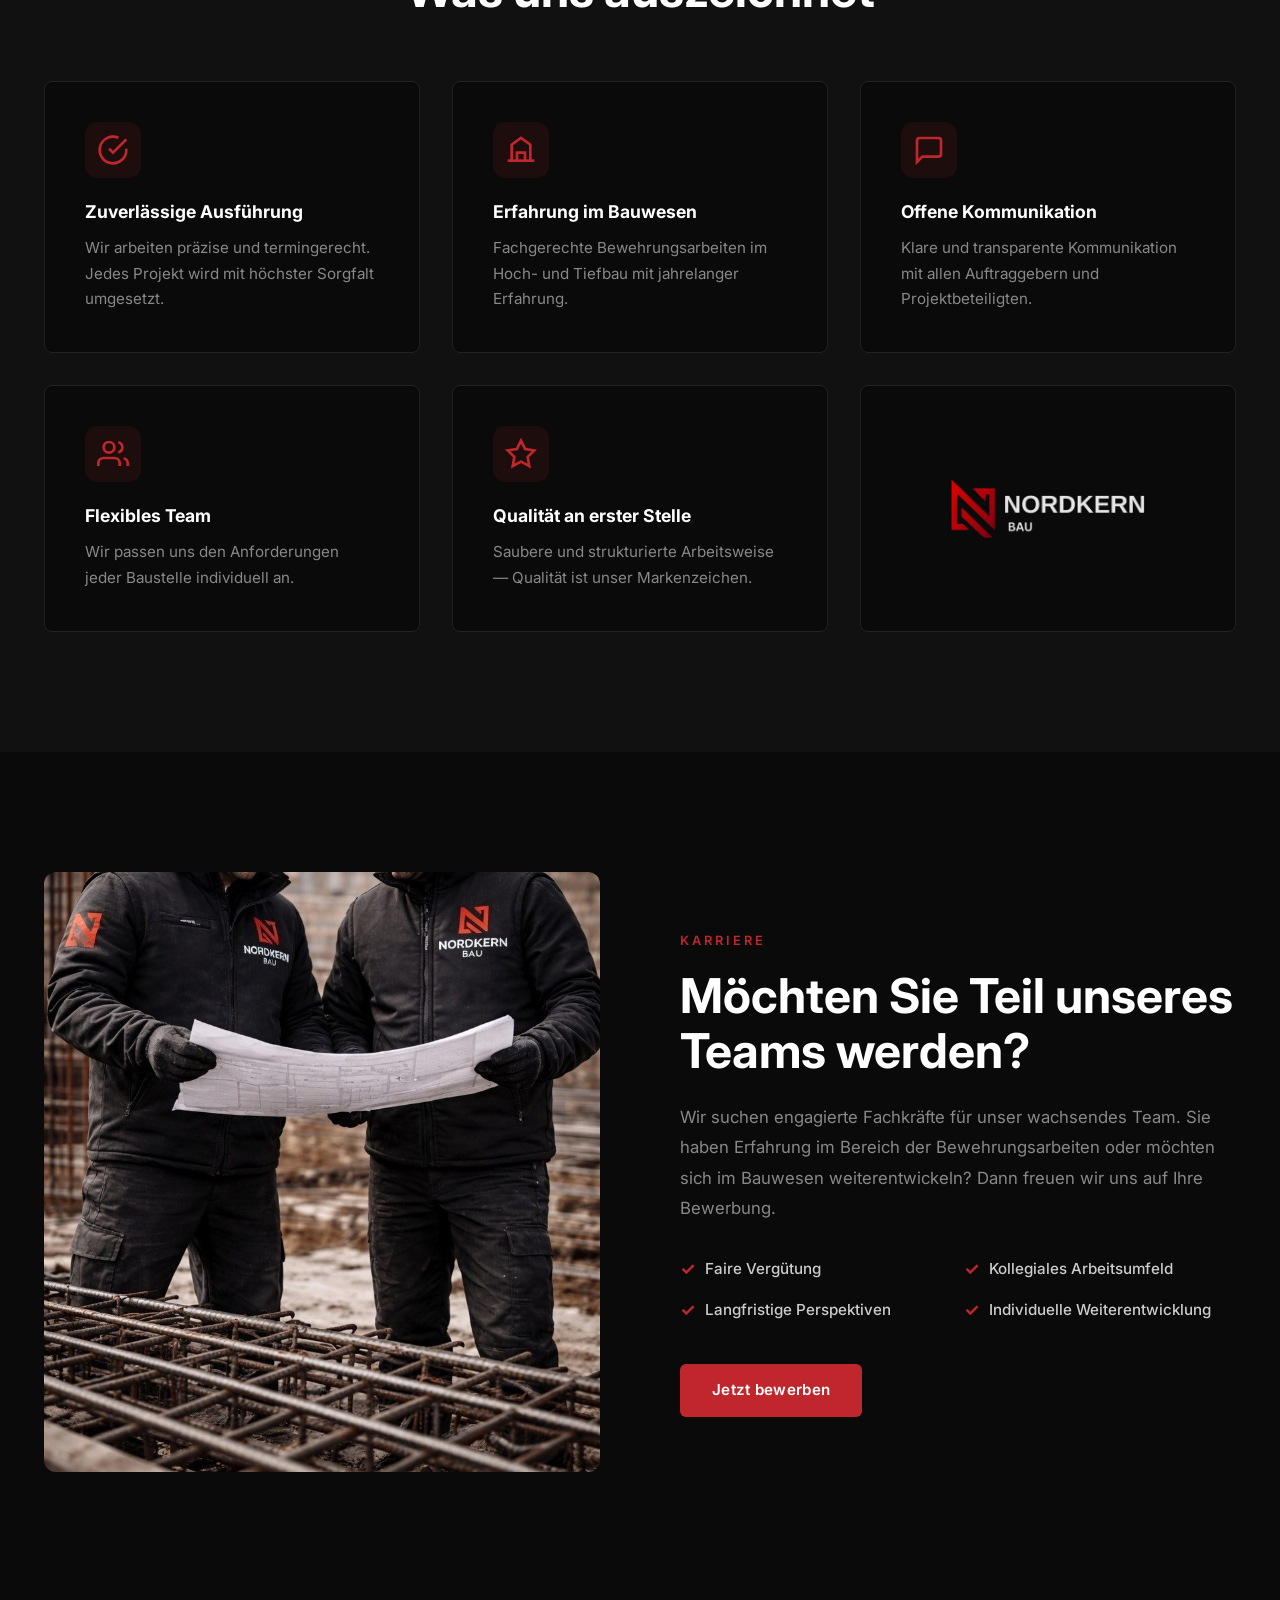
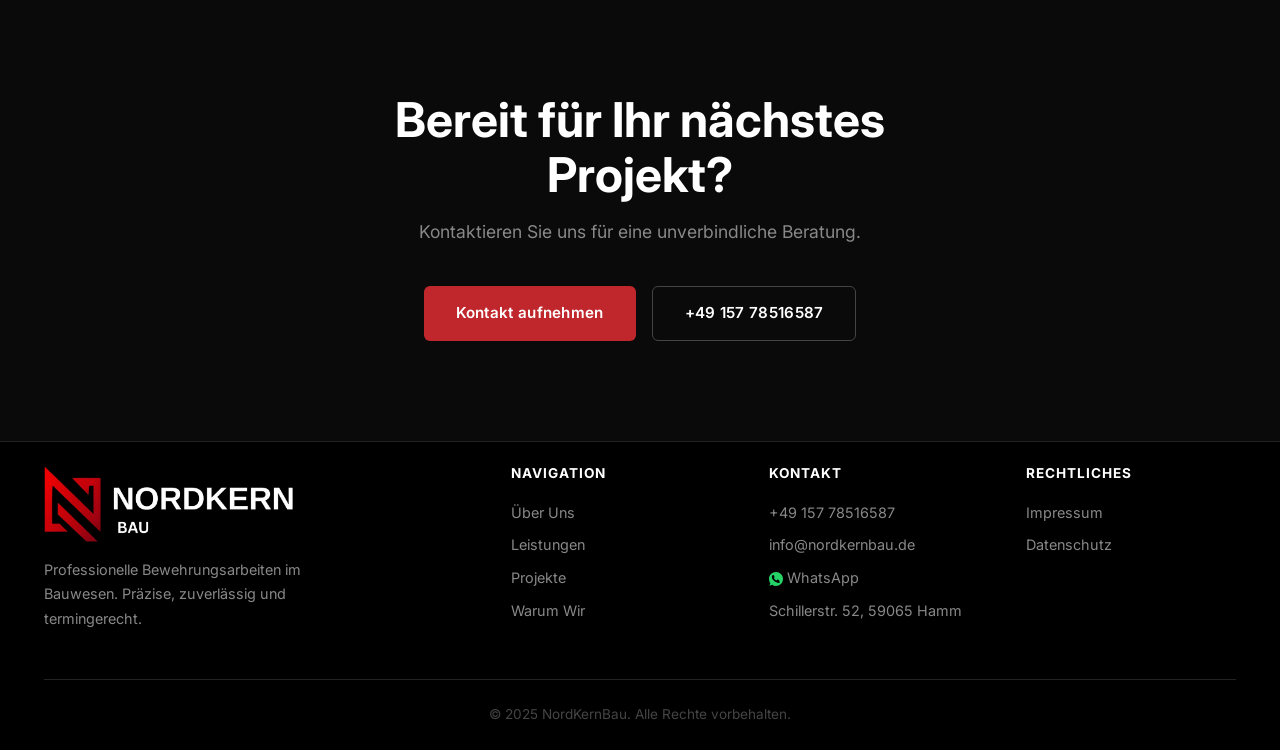
==== commit 2654c11b: "Make karriere image larger and more prominent Co-Authored-By: Claude Opus 4.6 <noreply@anthropic.com" ====
--- a/index.html
+++ b/index.html
@@ -275,10 +275,8 @@
     <section id="karriere" class="work-with-us">
         <div class="container">
             <div class="wwu-grid">
-                <div class="wwu-images">
-                    <div class="wwu-img-main">
-                        <img src="images/karriere.jpg" alt="NordKernBau Team">
-                    </div>
+                <div class="wwu-img-main">
+                    <img src="images/karriere.jpg" alt="NordKernBau Team">
                 </div>
                 <div class="wwu-text">
                     <span class="section-tag">Karriere</span>
--- a/style.css
+++ b/style.css
@@ -817,6 +817,19 @@
     gap: 1rem;
 }
 
+.wwu-img-main {
+    width: 100%;
+}
+
+.wwu-img-main img {
+    width: 100%;
+    height: 100%;
+    object-fit: cover;
+    border-radius: 12px;
+    min-height: 500px;
+    max-height: 600px;
+}
+
 .wwu-img-1 {
     grid-row: span 2;
 }
